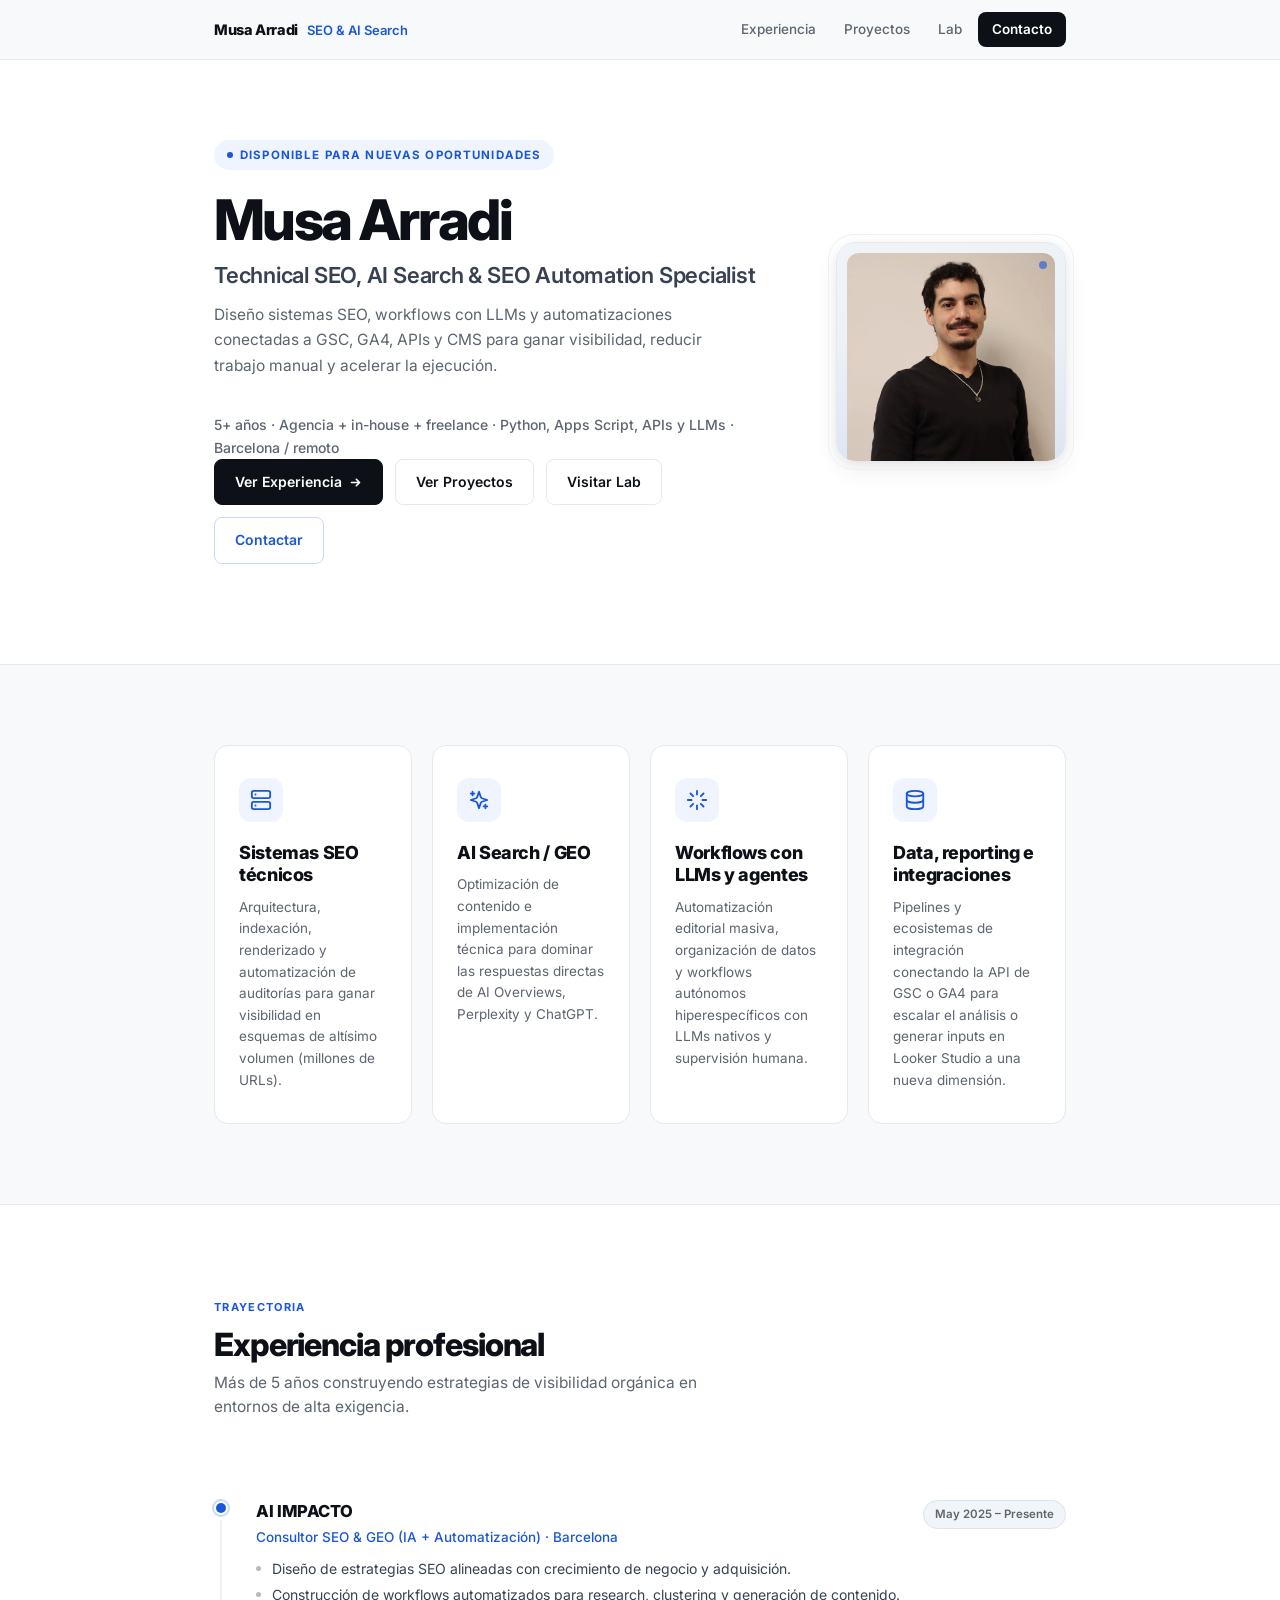
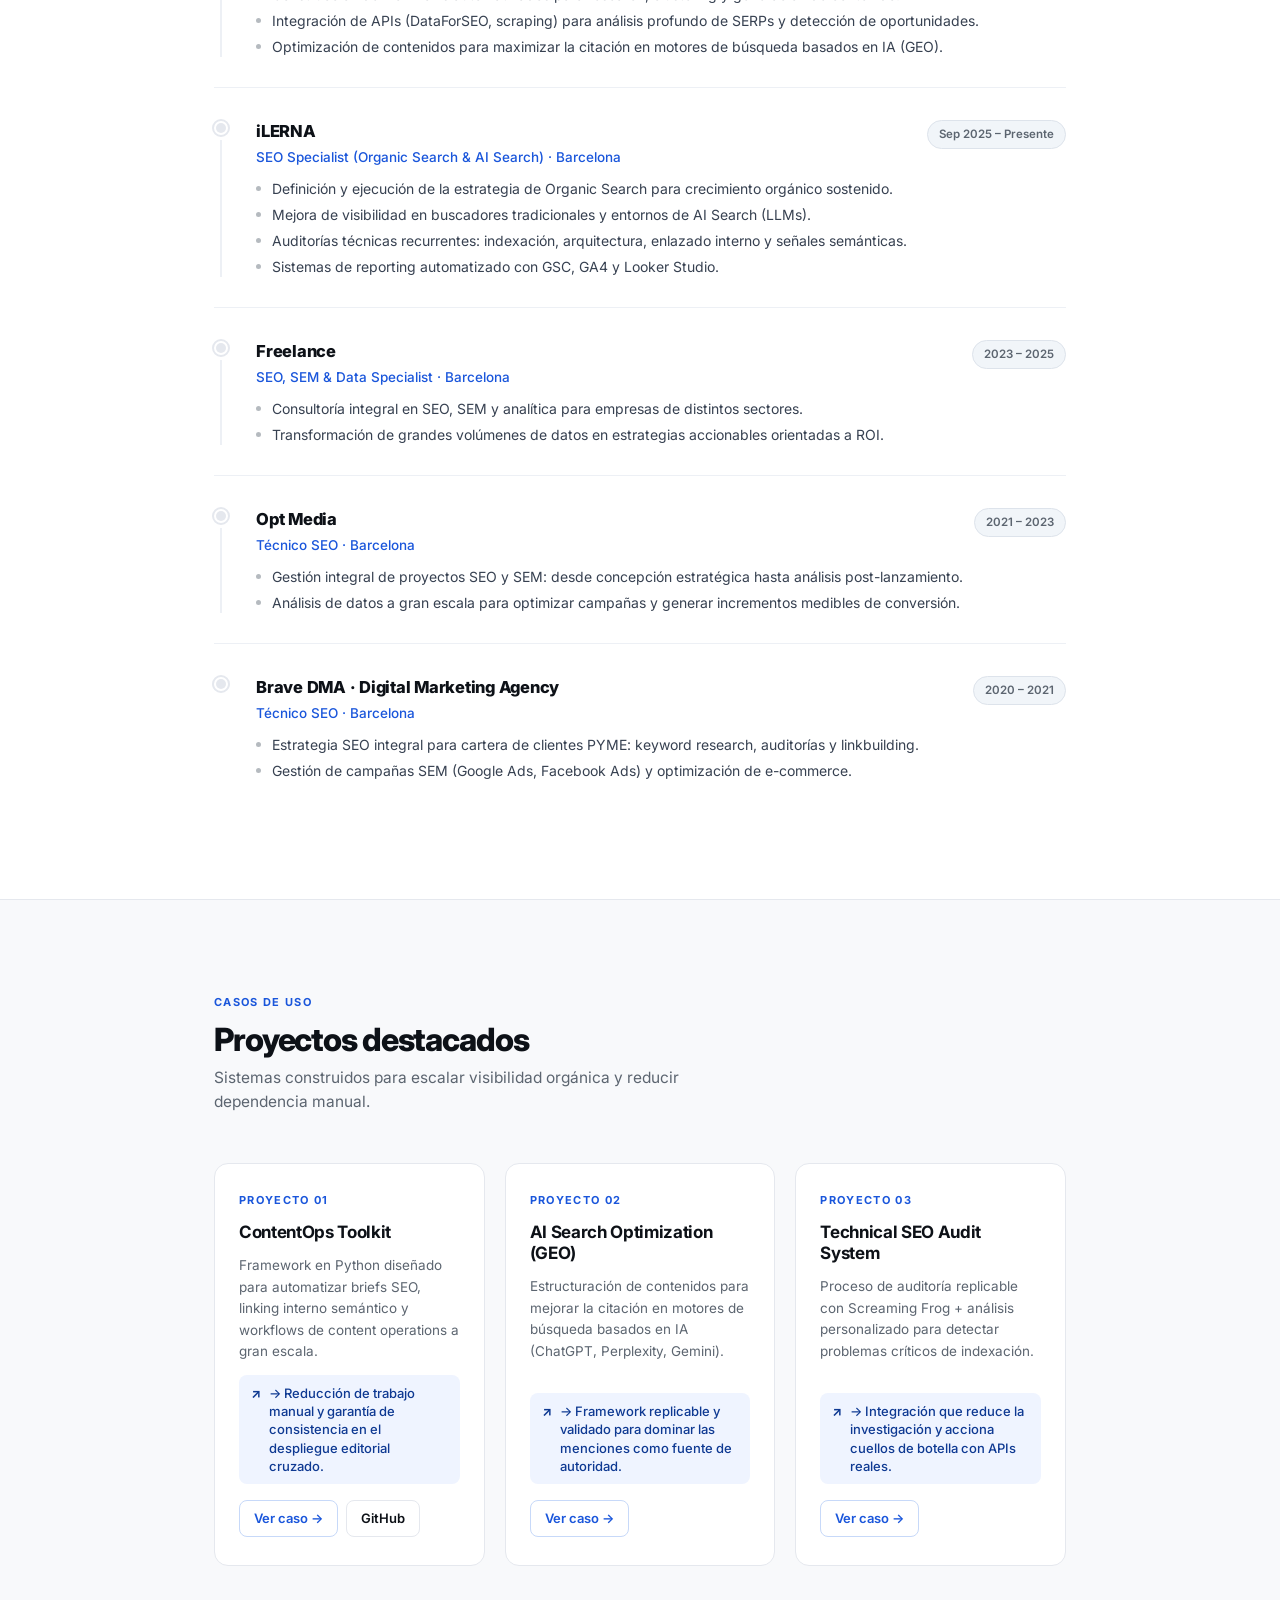
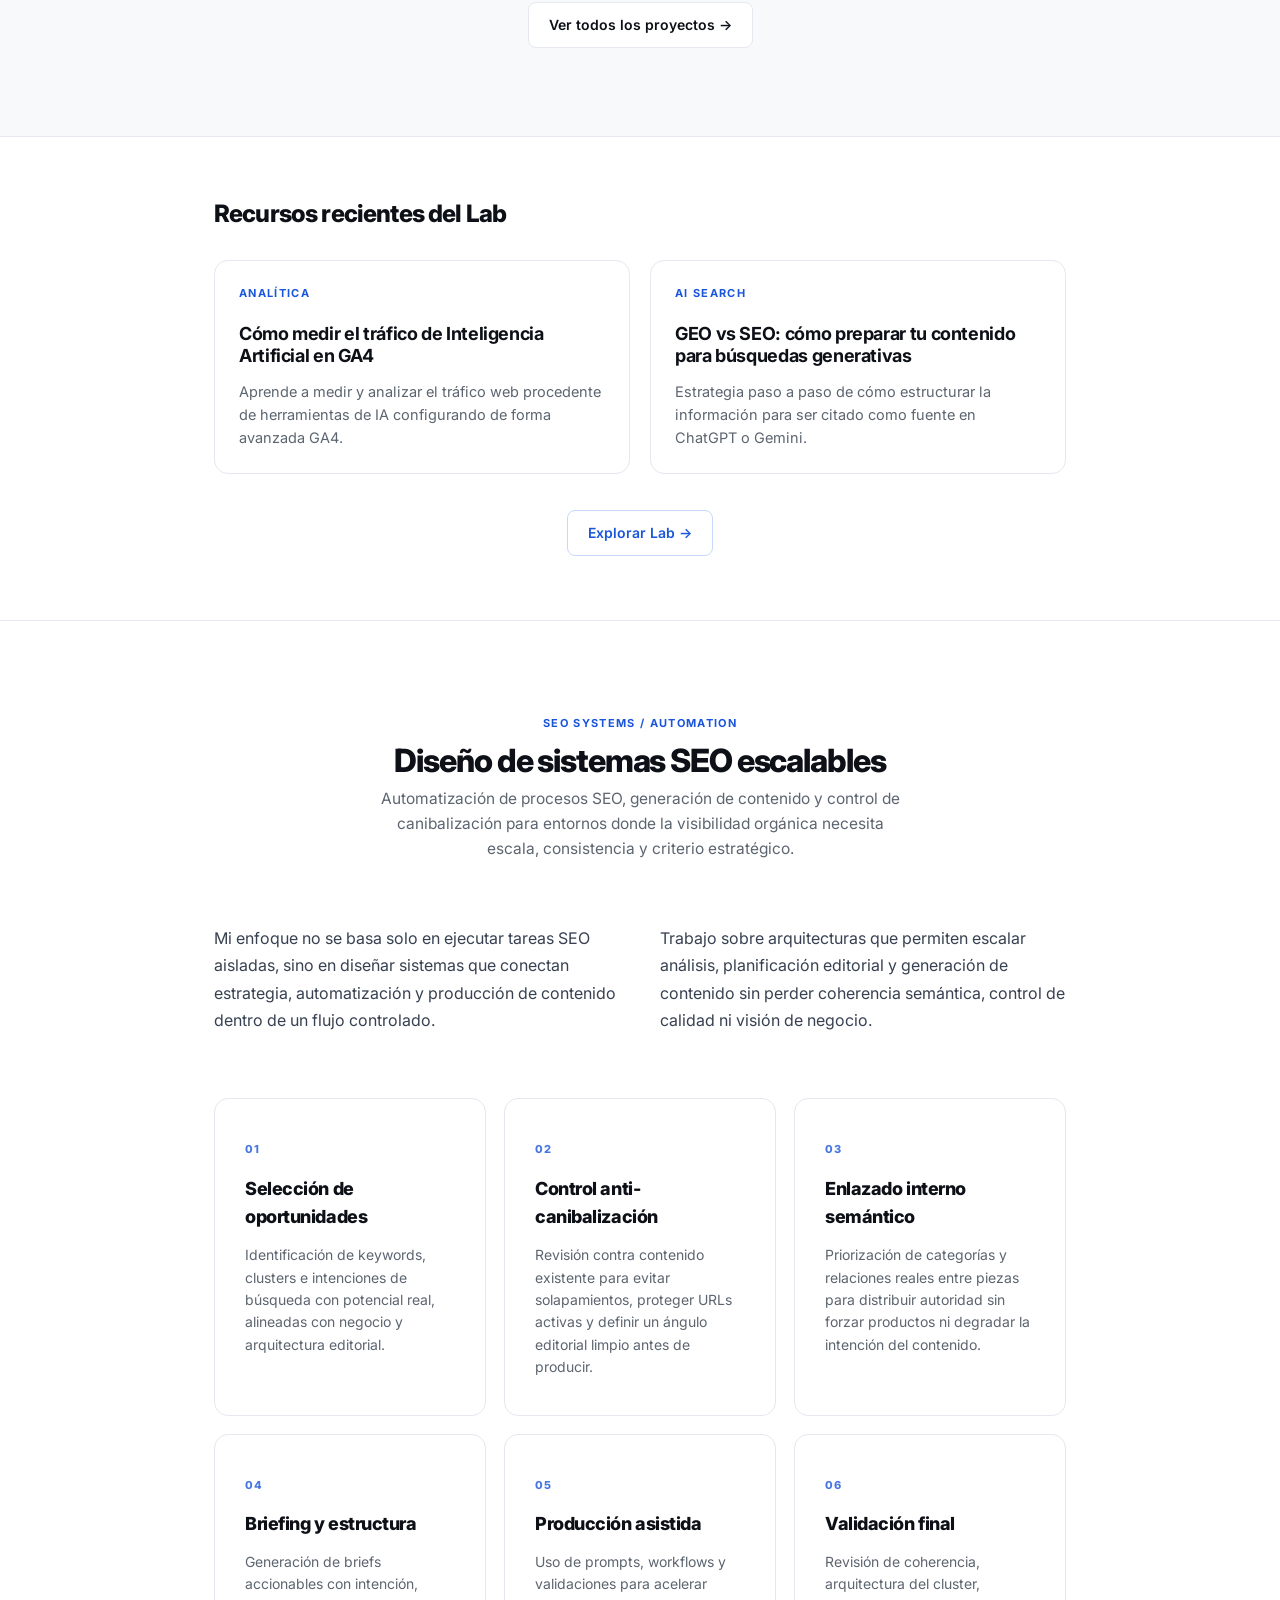
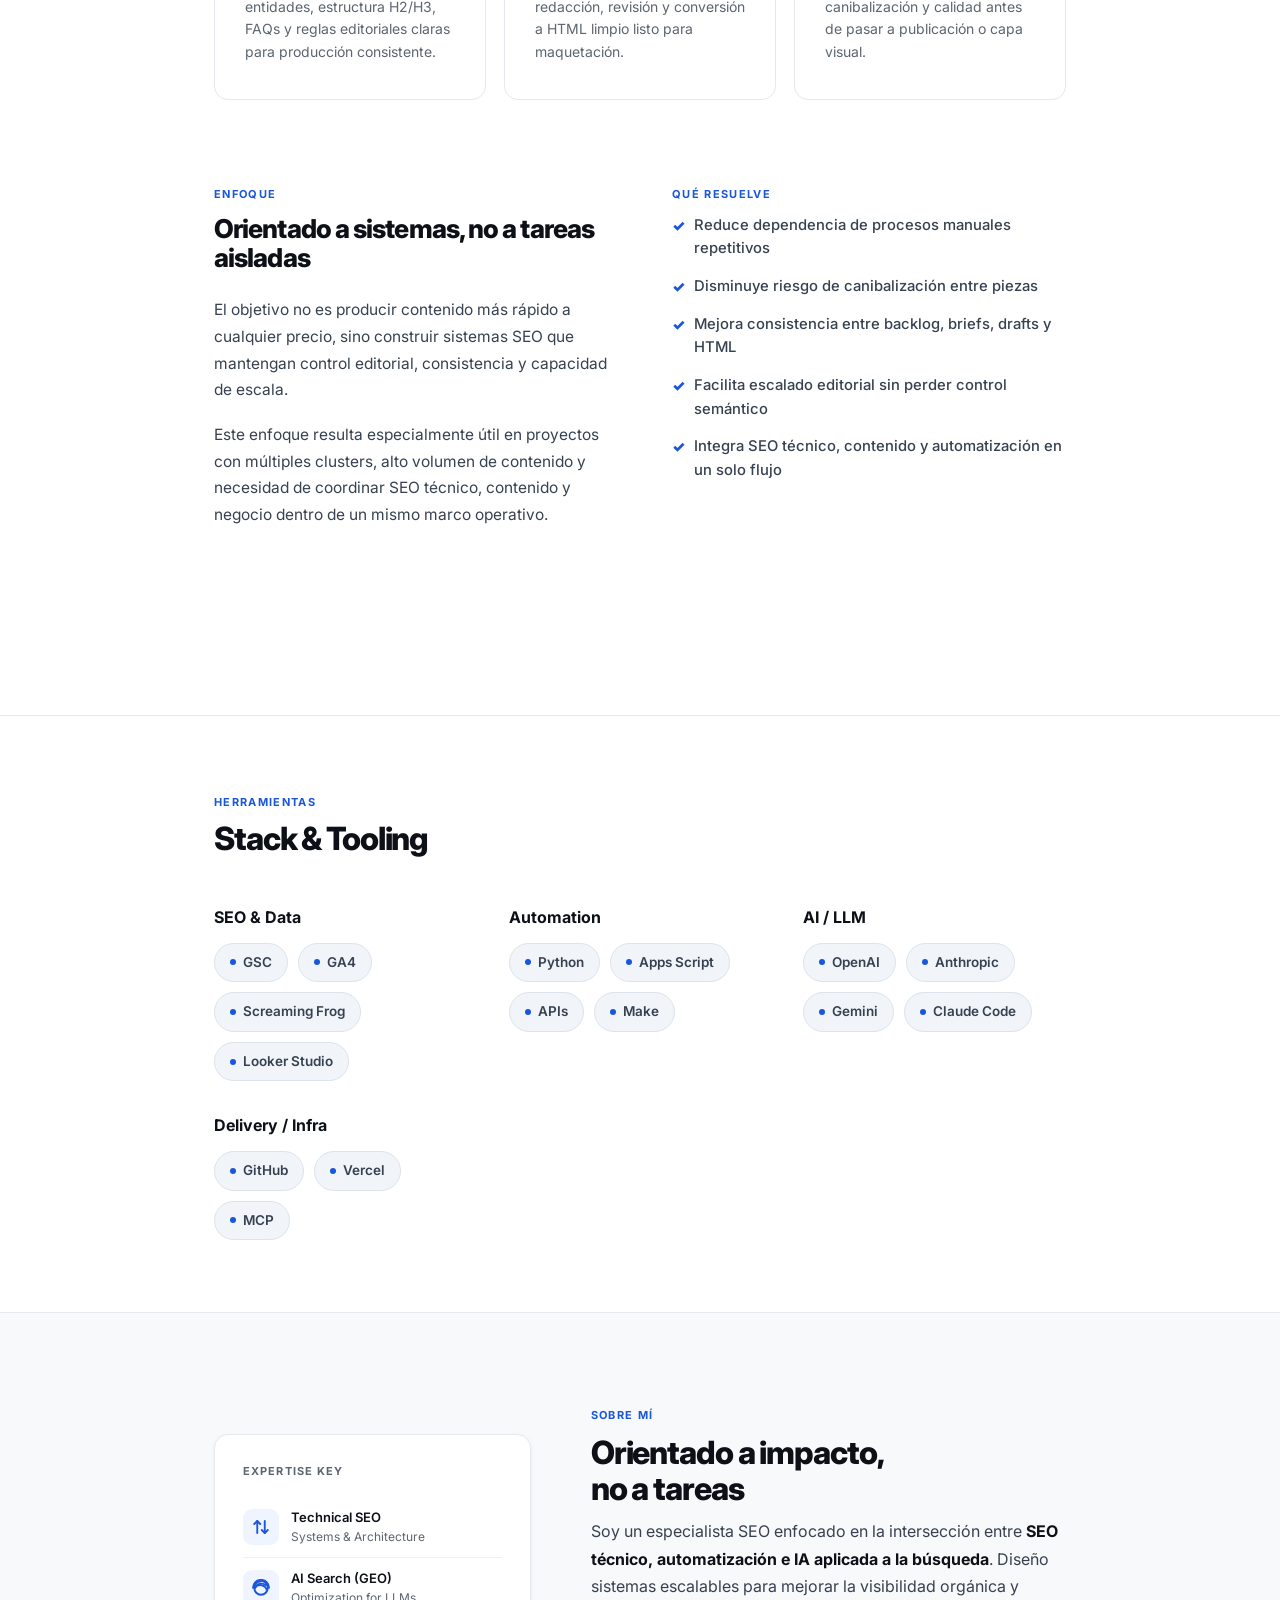
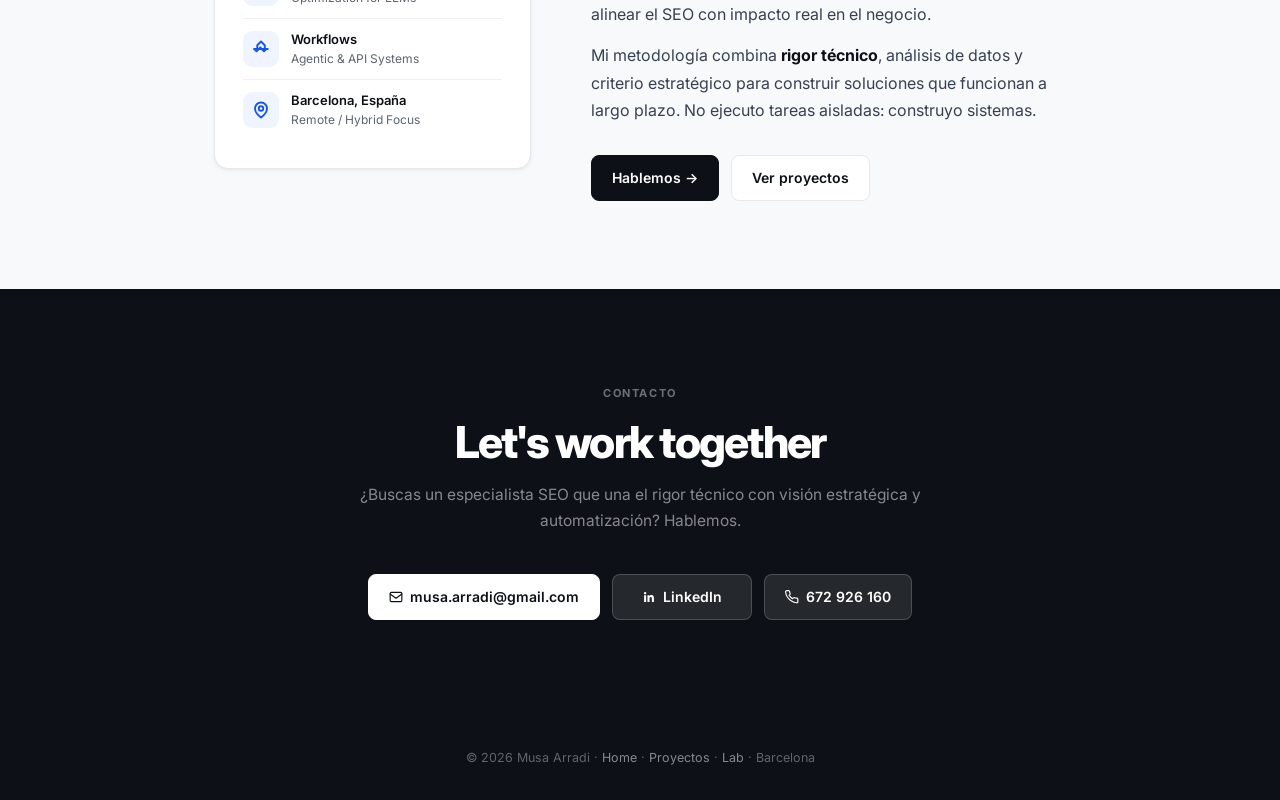
==== index.html @ 4c63f806 "refactor(home): elevate senior positioning, add Lab preview and consolidate tech stack" ====
<!DOCTYPE html>
<html lang="es">
<head>
  <meta charset="UTF-8" />
  <meta name="viewport" content="width=device-width, initial-scale=1.0" />
  <title>Musa Arradi &mdash; Technical SEO &amp; AI Search Specialist</title>
  <meta name="description" content="Technical SEO &amp; AI Search Specialist. SEO t&eacute;cnico, automatizaci&oacute;n y estrategia orientada a negocio. Especializado en visibilidad org&aacute;nica en entornos de AI Search (GEO / AEO)." />
  <link rel="preconnect" href="https://fonts.googleapis.com" />
  <link rel="preconnect" href="https://fonts.gstatic.com" crossorigin />
  <link href="https://fonts.googleapis.com/css2?family=Inter:wght@300;400;500;600;700;800&display=swap" rel="stylesheet" />
  <link rel="stylesheet" href="styles.css" />
  <link rel="icon" href="favicon.svg" type="image/svg+xml" />
  <link rel="icon" href="favicon.png" type="image/png" />
  <link rel="apple-touch-icon" href="apple-touch-icon.png" />
  <meta name="theme-color" content="#0f172a" />
  <meta property="og:title" content="Musa Arradi — Technical SEO & AI Search Specialist" />
  <meta property="og:description" content="Technical SEO & AI Search Specialist. SEO técnico, automatización y estrategia orientada a negocio." />
  <meta property="og:type" content="website" />
  <meta property="og:url" content="https://portfolio-musa-phi.vercel.app/" />
  <meta property="og:image" content="https://portfolio-musa-phi.vercel.app/profile.webp" />
  <meta name="twitter:card" content="summary_large_image" />
  <meta name="twitter:title" content="Musa Arradi — Technical SEO & AI Search Specialist" />
  <meta name="twitter:image" content="https://portfolio-musa-phi.vercel.app/profile.webp" />

  <style>
    /* ── Hero ──────────────────────────────────────────────── */
    #hero {
      padding: 140px 0 100px;
      background: var(--surface);
    }
    .hero-inner {
      display: grid;
      grid-template-columns: 1fr auto;
      gap: 56px;
      align-items: center;
    }
    .hero-name {
      font-size: clamp(40px, 6.5vw, 56px);
      font-weight: 800;
      letter-spacing: -0.045em;
      color: var(--ink);
      line-height: 1.0;
      margin-bottom: 10px;
    }
    .hero-title {
      font-size: clamp(18px, 2.6vw, 22px);
      font-weight: 600;
      color: var(--ink-2);
      margin-bottom: 8px;
      letter-spacing: -0.01em;
    }
    .hero-subtitle {
      font-size: 15.5px;
      color: var(--muted);
      line-height: 1.65;
      max-width: 490px;
      margin-bottom: 36px;
    }
    .hero-cta { display: flex; gap: 12px; flex-wrap: wrap; }
    .hero-badge { margin-bottom: 22px; }

    /* ── Hero Photo &mdash; Premium Component ──────────────── */
    .hero-photo {
      position: relative;
      flex-shrink: 0;
    }

    .hero-photo-card {
      position: relative;
      background: linear-gradient(160deg, #f0f4f8 0%, #e8eef4 100%);
      border: 1px solid var(--border);
      border-radius: 20px;
      padding: 10px 10px 0 10px;
      box-shadow: var(--shadow-md);
      overflow: hidden;
      width: 230px;
      transition: box-shadow 0.3s var(--ease), transform 0.3s var(--ease);
    }

    .hero-photo-card:hover {
      transform: scale(1.025) translateY(-3px);
      box-shadow: var(--shadow-lg);
    }

    /* Decorative gradient accent */
    .hero-photo-card::before {
      content: '';
      position: absolute;
      bottom: 0; left: 0; right: 0;
      height: 60%;
      background: linear-gradient(to top, rgba(26,86,219,.06) 0%, transparent 100%);
      pointer-events: none;
      z-index: 0;
    }

    .hero-photo-card img {
      position: relative;
      z-index: 1;
      width: 100%;
      aspect-ratio: 1 / 1;
      object-fit: cover;
      object-position: center top;
      display: block;
      border-radius: 12px 12px 0 0;
      filter: contrast(1.03) brightness(1.02);
    }

    /* Decorative accent dot top-right */
    .hero-photo-card::after {
      content: '';
      position: absolute;
      top: 18px; right: 18px;
      width: 8px; height: 8px;
      border-radius: 50%;
      background: var(--accent);
      opacity: 0.6;
      z-index: 2;
    }

    /* Outer ring frame */
    .hero-photo-ring {
      position: absolute;
      inset: -8px;
      border: 1.5px solid var(--border-soft);
      border-radius: 26px;
      pointer-events: none;
    }

    /* ── Value Snapshot ────────────────────────────────────── */
    #value { padding: 80px 0; background: var(--bg); }
    .value-grid {
      display: grid;
      grid-template-columns: repeat(4, 1fr);
      gap: 20px;
    }
    .value-card { 
      padding: 32px 24px; 
      display: flex; 
      flex-direction: column;
      height: 100%;
    }
    .value-icon {
      width: 44px; height: 44px;
      background: var(--accent-soft);
      border-radius: 12px;
      display: flex;
      align-items: center;
      justify-content: center;
      margin-bottom: 20px;
      color: var(--accent);
      flex-shrink: 0;
    }
    .value-title {
      font-size: 18px;
      font-weight: 800;
      letter-spacing: -0.02em;
      color: var(--ink);
      margin-bottom: 10px;
      line-height: 1.25;
    }
    .value-desc { 
      font-size: 13.5px; 
      color: var(--muted); 
      line-height: 1.6;
      font-weight: 400;
    }

    /* ── Experience ────────────────────────────────────────── */
    #experience { background: var(--surface); }
    .exp-list { display: flex; flex-direction: column; }
    .exp-item {
      display: grid;
      grid-template-columns: 14px 1fr;
      gap: 0 28px;
      padding: 30px 0;
      border-bottom: 1px solid var(--border-soft);
    }
    .exp-item:last-child { border-bottom: none; }
    .exp-timeline {
      display: flex; flex-direction: column; align-items: center;
      padding-top: 5px;
    }
    .exp-dot {
      width: 10px; height: 10px;
      border-radius: 50%;
      background: var(--border);
      outline: 2px solid var(--border);
      outline-offset: 2px;
      flex-shrink: 0;
    }
    .exp-item:first-child .exp-dot {
      background: var(--accent);
      outline-color: var(--accent-mid);
    }
    .exp-line {
      width: 2px; flex: 1;
      background: var(--border-soft);
      margin-top: 7px;
    }
    .exp-item:last-child .exp-line { display: none; }
    .exp-header {
      display: flex; justify-content: space-between;
      align-items: flex-start; gap: 12px;
      margin-bottom: 8px; flex-wrap: wrap;
    }
    .exp-company {
      font-size: 16.5px; font-weight: 800;
      color: var(--ink); letter-spacing: -0.015em;
    }
    .exp-role {
      font-size: 13.5px; font-weight: 500;
      color: var(--accent); margin-top: 2px;
    }
    .exp-dates {
      font-size: 11.5px; font-weight: 600;
      color: var(--muted);
      background: var(--pill-bg);
      padding: 4px 11px; border-radius: 99px;
      white-space: nowrap; flex-shrink: 0;
      margin-top: 2px;
      border: 1px solid var(--pill-border);
    }
    .exp-bullets { list-style: none; display: flex; flex-direction: column; gap: 5px; margin-top: 10px; }
    .exp-bullets li {
      font-size: 14px; color: var(--ink-2);
      line-height: 1.5; padding-left: 16px; position: relative;
    }
    .exp-bullets li::before {
      content: ''; position: absolute;
      left: 0; top: 8px;
      width: 5px; height: 5px;
      background: var(--muted);
      border-radius: 50%; opacity: 0.45;
    }

    /* ── Featured Projects ─────────────────────────────────── */
    #projects { background: var(--bg); }
    .projects-grid {
      display: grid;
      grid-template-columns: repeat(3, 1fr);
      gap: 20px;
      margin-bottom: 36px;
    }
    .project-card { padding: 28px 24px; display: flex; flex-direction: column; gap: 12px; flex: 1; }
    .project-num {
      font-size: 11px; font-weight: 700;
      letter-spacing: 0.12em; color: var(--accent); text-transform: uppercase;
    }
    .project-title {
      font-size: 17px; font-weight: 700;
      color: var(--ink); letter-spacing: -0.02em;
      line-height: 1.25;
    }
    .project-desc { font-size: 13.5px; color: var(--muted); line-height: 1.6; flex: 1; }
    .project-impact {
      background: var(--accent-soft);
      border-radius: var(--r-sm);
      padding: 9px 12px;
      font-size: 13px; color: var(--accent-dark);
      font-weight: 500; line-height: 1.4;
      display: flex; gap: 8px; align-items: flex-start;
    }
    .project-impact::before { content: '↗'; font-weight: 700; flex-shrink: 0; }
    .project-cta { display: flex; gap: 8px; flex-wrap: wrap; margin-top: 4px; }
    .projects-more { text-align: center; }

    /* ── Stack ─────────────────────────────────────────────── */
    #stack { background: var(--surface); padding: 72px 0; }
    .stack-pills { display: flex; flex-wrap: wrap; gap: 10px; }

    /* ── About ─────────────────────────────────────────────── */
    #about { background: var(--bg); }
    .about-inner {
      display: grid; grid-template-columns: 1fr 1.5fr;
      gap: 60px; align-items: center;
    }
    .about-card {
      background: var(--surface); border: 1px solid var(--border);
      border-radius: var(--r-md); padding: 28px;
      box-shadow: var(--shadow-sm);
    }
    .about-card-label {
      font-size: 11px; font-weight: 700; letter-spacing: 0.1em;
      text-transform: uppercase; color: var(--muted); margin-bottom: 16px;
    }
    .about-metric {
      display: flex; align-items: center; gap: 12px;
      padding: 10px 0; border-bottom: 1px solid var(--border-soft);
    }
    .about-metric:last-child { border-bottom: none; }
    .metric-icon {
      width: 36px; height: 36px; border-radius: 9px;
      background: var(--accent-soft);
      display: flex; align-items: center; justify-content: center;
      font-size: 16px; flex-shrink: 0;
    }
    .metric-label { font-size: 13px; font-weight: 600; color: var(--ink); }
    .metric-value { font-size: 12px; color: var(--muted); }
    .about-text {
      font-size: 16px; line-height: 1.72; color: var(--ink-2);
      margin-top: 12px;
    }
    .about-text strong { color: var(--ink); font-weight: 700; }

    /* ── Contact ───────────────────────────────────────────── */
    #contact { background: var(--ink); padding: 96px 0; }
    .contact-inner { text-align: center; max-width: 600px; margin: 0 auto; }
    .contact-eyebrow {
      font-size: 11px; font-weight: 700; letter-spacing: 0.14em;
      text-transform: uppercase; color: rgba(255,255,255,.4); margin-bottom: 16px;
      display: block;
    }
    .contact-title {
      font-size: clamp(30px, 5vw, 44px); font-weight: 800;
      letter-spacing: -0.04em; color: #fff; line-height: 1.08; margin-bottom: 16px;
    }
    .contact-sub {
      font-size: 15.5px; color: rgba(255,255,255,.5);
      margin-bottom: 40px; line-height: 1.65;
    }
    .contact-links { display: flex; gap: 12px; justify-content: center; flex-wrap: wrap; }
    .contact-links .btn { min-width: 140px; justify-content: center; }

    /* ── Responsive ────────────────────────────────────────── */
    @media (max-width: 768px) {
      #hero { padding: 110px 0 72px; }
      .hero-inner { grid-template-columns: 1fr; text-align: center; }
      .hero-photo { order: -1; display: flex; justify-content: center; }
      .hero-photo-card { width: 180px; }
      .hero-photo-ring { display: none; }
      .hero-subtitle { max-width: 100%; }
      .hero-cta { justify-content: center; }
      .value-grid { grid-template-columns: 1fr 1fr; }
      .projects-grid { grid-template-columns: 1fr; }
      .about-inner { grid-template-columns: 1fr; gap: 36px; }
      .exp-timeline { display: none; }
      .exp-item { grid-template-columns: 1fr; }
    }
    @media (max-width: 480px) {
      .value-grid { grid-template-columns: 1fr; }
    }
  </style>
</head>
<body>

  <!-- Navigation -->
  <nav class="nav" id="navbar">
    <div class="nav-inner">
      <a href="index.html" class="nav-logo">Musa Arradi <span>SEO &amp; AI Search</span></a>
      <ul class="nav-links" id="navLinks">
        <li><a href="index.html#experience">Experiencia</a></li>
        <li><a href="projects.html">Proyectos</a></li>
        <li><a href="blog.html">Lab</a></li>
        <li class="nav-cta"><a href="index.html#contact">Contacto</a></li>
      </ul>
      <button class="hamburger" id="hamburger" aria-label="Abrir men&uacute;">
        <span></span><span></span><span></span>
      </button>
    </div>
  </nav>

  <!-- HERO -->
  <section id="hero">
    <div class="container">
      <div class="hero-inner">
        <div>
          <div class="badge hero-badge">Disponible para nuevas oportunidades</div>
          <h1 class="hero-name">Musa Arradi</h1>
          <div class="hero-title">Technical SEO, AI Search &amp; SEO Automation Specialist</div>
          <p class="hero-subtitle">
            Dise&ntilde;o sistemas SEO, workflows con LLMs y automatizaciones conectadas a GSC, GA4, APIs y CMS para ganar visibilidad, reducir trabajo manual y acelerar la ejecuci&oacute;n.
          </p>
          <div class="hero-micro-proof" style="margin-top:20px; font-size:14px; color:var(--muted); font-weight:500;">
            5+ a&ntilde;os &middot; Agencia + in-house + freelance &middot; Python, Apps Script, APIs y LLMs &middot; Barcelona / remoto
          </div>
          <div class="hero-cta">
            <a href="#experience" class="btn btn-primary" id="cta-experience">
              Ver Experiencia
              <svg width="13" height="13" viewBox="0 0 16 16" fill="none"><path d="M3 8h10M9 4l4 4-4 4" stroke="currentColor" stroke-width="2" stroke-linecap="round" stroke-linejoin="round"/></svg>
            </a>
            <a href="projects.html" class="btn btn-secondary" id="cta-projects">Ver Proyectos</a>
            <a href="blog.html" class="btn btn-secondary" id="cta-lab">Visitar Lab</a>
            <a href="#contact" class="btn btn-ghost" id="cta-contact">Contactar</a>
          </div>
        </div>
        <div class="hero-photo">
          <div class="hero-photo-card">
            <picture>
              <source srcset="profile.webp" type="image/webp">
              <img id="profile-img" src="profile.webp" alt="Musa Arradi - Technical SEO &amp; AI Search Specialist" />
            </picture>
          </div>
          <div class="hero-photo-ring"></div>
        </div>
      </div>
    </div>
  </section>

  <hr class="divider" />

  <!-- VALUE SNAPSHOT -->
  <section id="value">
    <div class="container">
      <div class="value-grid">

        <div class="card value-card fi" data-delay="0">
          <div class="value-icon">
            <svg width="22" height="22" viewBox="0 0 24 24" fill="none" stroke="currentColor" stroke-width="2" stroke-linecap="round" stroke-linejoin="round"><rect x="2" y="2" width="20" height="8" rx="2" ry="2"></rect><rect x="2" y="14" width="20" height="8" rx="2" ry="2"></rect><line x1="6" y1="6" x2="6.01" y2="6"></line><line x1="6" y1="18" x2="6.01" y2="18"></line></svg>
          </div>
          <h3 class="value-title">Sistemas SEO t&eacute;cnicos</h3>
          <p class="value-desc">Arquitectura, indexaci&oacute;n, renderizado y automatizaci&oacute;n de auditor&iacute;as para ganar visibilidad en esquemas de alt&iacute;simo volumen (millones de URLs).</p>
        </div>

        <div class="card value-card fi" data-delay="1">
          <div class="value-icon">
            <svg width="22" height="22" viewBox="0 0 24 24" fill="none" stroke="currentColor" stroke-width="2" stroke-linecap="round" stroke-linejoin="round"><path d="m12 3-1.912 5.813a2 2 0 0 1-1.275 1.275L3 12l5.813 1.912a2 2 0 0 1 1.275 1.275L12 21l1.912-5.813a2 2 0 0 1 1.275-1.275L21 12l-5.813-1.912a2 2 0 0 1-1.275-1.275L12 3Z"></path><path d="M5 3v4"></path><path d="M19 17v4"></path><path d="M3 5h4"></path><path d="M17 19h4"></path></svg>
          </div>
          <h3 class="value-title">AI Search / GEO</h3>
          <p class="value-desc">Optimizaci&oacute;n de contenido e implementaci&oacute;n t&eacute;cnica para dominar las respuestas directas de AI Overviews, Perplexity y ChatGPT.</p>
        </div>

        <div class="card value-card fi" data-delay="2">
          <div class="value-icon">
            <svg width="22" height="22" viewBox="0 0 24 24" fill="none" stroke="currentColor" stroke-width="2" stroke-linecap="round" stroke-linejoin="round"><path d="M12 2v4"></path><path d="m16.2 7.8 2.9-2.9"></path><path d="M18 12h4"></path><path d="m16.2 16.2 2.9 2.9"></path><path d="M12 18v4"></path><path d="m4.9 19.1 2.9-2.9"></path><path d="M2 12h4"></path><path d="m4.9 4.9 2.9 2.9"></path></svg>
          </div>
          <h3 class="value-title">Workflows con LLMs y agentes</h3>
          <p class="value-desc">Automatizaci&oacute;n editorial masiva, organizaci&oacute;n de datos y workflows aut&oacute;nomos hiperespec&iacute;ficos con LLMs nativos y supervisi&oacute;n humana.</p>
        </div>

        <div class="card value-card fi" data-delay="3">
          <div class="value-icon">
            <svg width="22" height="22" viewBox="0 0 24 24" fill="none" stroke="currentColor" stroke-width="2" stroke-linecap="round" stroke-linejoin="round"><ellipse cx="12" cy="5" rx="9" ry="3"></ellipse><path d="M21 12c0 1.66-4 3-9 3s-9-1.34-9-3"></path><path d="M3 5v14c0 1.66 4 3 9 3s9-1.34 9-3V5"></path></svg>
          </div>
          <h3 class="value-title">Data, reporting e integraciones</h3>
          <p class="value-desc">Pipelines y ecosistemas de integraci&oacute;n conectando la API de GSC o GA4 para escalar el an&aacute;lisis o generar inputs en Looker Studio a una nueva dimensi&oacute;n.</p
        </div>

      </div>
    </div>
  </section>

  <hr class="divider" />

  <!-- EXPERIENCE -->
  <section id="experience">
    <div class="container">
      <div class="section-header fi">
        <span class="section-label">Trayectoria</span>
        <h2 class="section-title">Experiencia profesional</h2>
        <p class="section-subtitle">M&aacute;s de 5 a&ntilde;os construyendo estrategias de visibilidad org&aacute;nica en entornos de alta exigencia.</p>
      </div>
      <div class="exp-list">

        <div class="exp-item fi">
          <div class="exp-timeline"><div class="exp-dot"></div><div class="exp-line"></div></div>
          <div>
            <div class="exp-header">
              <div>
                <div class="exp-company">AI IMPACTO</div>
                <div class="exp-role">Consultor SEO &amp; GEO (IA + Automatizaci&oacute;n) &middot; Barcelona</div>
              </div>
              <div class="exp-dates">May 2025 &ndash; Presente</div>
            </div>
            <ul class="exp-bullets">
              <li>Dise&ntilde;o de estrategias SEO alineadas con crecimiento de negocio y adquisici&oacute;n.</li>
              <li>Construcci&oacute;n de workflows automatizados para research, clustering y generaci&oacute;n de contenido.</li>
              <li>Integraci&oacute;n de APIs (DataForSEO, scraping) para an&aacute;lisis profundo de SERPs y detecci&oacute;n de oportunidades.</li>
              <li>Optimizaci&oacute;n de contenidos para maximizar la citaci&oacute;n en motores de b&uacute;squeda basados en IA (GEO).</li>
            </ul>
          </div>
        </div>

        <div class="exp-item fi">
          <div class="exp-timeline"><div class="exp-dot"></div><div class="exp-line"></div></div>
          <div>
            <div class="exp-header">
              <div>
                <div class="exp-company">iLERNA</div>
                <div class="exp-role">SEO Specialist (Organic Search &amp; AI Search) &middot; Barcelona</div>
              </div>
              <div class="exp-dates">Sep 2025 &ndash; Presente</div>
            </div>
            <ul class="exp-bullets">
              <li>Definici&oacute;n y ejecuci&oacute;n de la estrategia de Organic Search para crecimiento org&aacute;nico sostenido.</li>
              <li>Mejora de visibilidad en buscadores tradicionales y entornos de AI Search (LLMs).</li>
              <li>Auditor&iacute;as t&eacute;cnicas recurrentes: indexaci&oacute;n, arquitectura, enlazado interno y se&ntilde;ales sem&aacute;nticas.</li>
              <li>Sistemas de reporting automatizado con GSC, GA4 y Looker Studio.</li>
            </ul>
          </div>
        </div>

        <div class="exp-item fi">
          <div class="exp-timeline"><div class="exp-dot"></div><div class="exp-line"></div></div>
          <div>
            <div class="exp-header">
              <div>
                <div class="exp-company">Freelance</div>
                <div class="exp-role">SEO, SEM &amp; Data Specialist &middot; Barcelona</div>
              </div>
              <div class="exp-dates">2023 &ndash; 2025</div>
            </div>
            <ul class="exp-bullets">
              <li>Consultor&iacute;a integral en SEO, SEM y anal&iacute;tica para empresas de distintos sectores.</li>
              <li>Transformaci&oacute;n de grandes vol&uacute;menes de datos en estrategias accionables orientadas a ROI.</li>
            </ul>
          </div>
        </div>

        <div class="exp-item fi">
          <div class="exp-timeline"><div class="exp-dot"></div><div class="exp-line"></div></div>
          <div>
            <div class="exp-header">
              <div>
                <div class="exp-company">Opt Media</div>
                <div class="exp-role">T&eacute;cnico SEO &middot; Barcelona</div>
              </div>
              <div class="exp-dates">2021 &ndash; 2023</div>
            </div>
            <ul class="exp-bullets">
              <li>Gesti&oacute;n integral de proyectos SEO y SEM: desde concepci&oacute;n estrat&eacute;gica hasta an&aacute;lisis post-lanzamiento.</li>
              <li>An&aacute;lisis de datos a gran escala para optimizar campa&ntilde;as y generar incrementos medibles de conversi&oacute;n.</li>
            </ul>
          </div>
        </div>

        <div class="exp-item fi">
          <div class="exp-timeline"><div class="exp-dot"></div><div class="exp-line"></div></div>
          <div>
            <div class="exp-header">
              <div>
                <div class="exp-company">Brave DMA &middot; Digital Marketing Agency</div>
                <div class="exp-role">T&eacute;cnico SEO &middot; Barcelona</div>
              </div>
              <div class="exp-dates">2020 &ndash; 2021</div>
            </div>
            <ul class="exp-bullets">
              <li>Estrategia SEO integral para cartera de clientes PYME: keyword research, auditor&iacute;as y linkbuilding.</li>
              <li>Gesti&oacute;n de campa&ntilde;as SEM (Google Ads, Facebook Ads) y optimizaci&oacute;n de e-commerce.</li>
            </ul>
          </div>
        </div>

      </div>
    </div>
  </section>

  <hr class="divider" />

  <!-- FEATURED PROJECTS -->
  <section id="projects">
    <div class="container">
      <div class="section-header fi">
        <span class="section-label">Casos de uso</span>
        <h2 class="section-title">Proyectos destacados</h2>
        <p class="section-subtitle">Sistemas construidos para escalar visibilidad org&aacute;nica y reducir dependencia manual.</p>
      </div>
      <div class="projects-grid">

        <div class="card project-card fi" data-delay="0">
          <div class="project-num">Proyecto 01</div>
          <h3 class="project-title">ContentOps Toolkit</h3>
          <p class="project-desc">Framework en Python diseñado para automatizar briefs SEO, linking interno semántico y workflows de content operations a gran escala.</p>
          <div class="project-impact">&rarr; Reducci&oacute;n de trabajo manual y garant&iacute;a de consistencia en el despliegue editorial cruzado.</div>
          <div class="project-cta">
            <a href="projects.html#p-toolkit" class="btn btn-sm btn-ghost">Ver caso &rarr;</a>
            <a href="https://github.com/musaarradi-gif/contentops-toolkit" target="_blank" rel="noopener" class="btn btn-sm btn-secondary">GitHub</a>
          </div>
        </div>

        <div class="card project-card fi" data-delay="1">
          <div class="project-num">Proyecto 02</div>
          <h3 class="project-title">AI Search Optimization (GEO)</h3>
          <p class="project-desc">Estructuraci&oacute;n de contenidos para mejorar la citaci&oacute;n en motores de b&uacute;squeda basados en IA (ChatGPT, Perplexity, Gemini).</p>
          <div class="project-impact">&rarr; Framework replicable y validado para dominar las menciones como fuente de autoridad.</div>
          <div class="project-cta">
            <a href="projects.html#p-geo" class="btn btn-sm btn-ghost">Ver caso &rarr;</a>
          </div>
        </div>

        <div class="card project-card fi" data-delay="2">
          <div class="project-num">Proyecto 03</div>
          <h3 class="project-title">Technical SEO Audit System</h3>
          <p class="project-desc">Proceso de auditor&iacute;a replicable con Screaming Frog + an&aacute;lisis personalizado para detectar problemas cr&iacute;ticos de indexaci&oacute;n.</p>
          <div class="project-impact">&rarr; Integraci&oacute;n que reduce la investigaci&oacute;n y acciona cuellos de botella con APIs reales.</div>
          <div class="project-cta">
            <a href="projects.html#p-audit" class="btn btn-sm btn-ghost">Ver caso &rarr;</a>
          </div>
        </div>

      </div>
      <div class="projects-more fi">
        <a href="projects.html" class="btn btn-secondary">Ver todos los proyectos &rarr;</a>
      </div>
    </div>
  </section>

  <hr class="divider" />

  <!-- LAB PREVIEW -->
  <section id="lab-preview" style="padding: 64px 0; background: var(--surface);">
    <div class="container">
      <div class="section-header fi" style="margin-bottom: 32px;">
        <h2 class="section-title" style="font-size: 24px;">Recursos recientes del Lab</h2>
      </div>
      <div class="projects-grid fi" style="grid-template-columns: repeat(auto-fit, minmax(300px, 1fr)); row-gap: 24px;">
        
        <a href="blog/medir-trafico-ia-ga4.html" class="card project-card" style="text-decoration:none; padding:24px;">
          <div class="project-num" style="margin-bottom:8px;">Anal&iacute;tica</div>
          <h3 class="project-title" style="font-size:18px;">C&oacute;mo medir el tr&aacute;fico de Inteligencia Artificial en GA4</h3>
          <p class="project-desc" style="font-size:14.5px;">Aprende a medir y analizar el tr&aacute;fico web procedente de herramientas de IA configurando de forma avanzada GA4.</p>
        </a>

        <a href="blog/geo-vs-seo-especialista-seo.html" class="card project-card" style="text-decoration:none; padding:24px;">
          <div class="project-num" style="margin-bottom:8px;">AI Search</div>
          <h3 class="project-title" style="font-size:18px;">GEO vs SEO: c&oacute;mo preparar tu contenido para b&uacute;squedas generativas</h3>
          <p class="project-desc" style="font-size:14.5px;">Estrategia paso a paso de c&oacute;mo estructurar la informaci&oacute;n para ser citado como fuente en ChatGPT o Gemini.</p>
        </a>

      </div>
      <div class="projects-more fi" style="margin-top:24px;">
        <a href="blog.html" class="btn btn-ghost">Explorar Lab &rarr;</a>
      </div>
    </div>
  </section>

  <hr class="divider" />

  <!-- SEO SYSTEMS / AUTOMATION -->
  <section id="seo-system">
    <div class="container">
      <div class="section-header fi">
        <span class="section-label">SEO Systems / Automation</span>
        <h2 class="section-title">Dise&ntilde;o de sistemas SEO escalables</h2>
        <p class="section-subtitle">
          Automatizaci&oacute;n de procesos SEO, generaci&oacute;n de contenido y control de canibalizaci&oacute;n
          para entornos donde la visibilidad org&aacute;nica necesita escala, consistencia y criterio estrat&eacute;gico.
        </p>
      </div>

      <div class="seo-system__intro fi" data-delay="1">
        <p>
          Mi enfoque no se basa solo en ejecutar tareas SEO aisladas, sino en dise&ntilde;ar sistemas
          que conectan estrategia, automatizaci&oacute;n y producci&oacute;n de contenido dentro de un flujo controlado.
        </p>
        <p>
          Trabajo sobre arquitecturas que permiten escalar an&aacute;lisis, planificaci&oacute;n editorial y generaci&oacute;n
          de contenido sin perder coherencia sem&aacute;ntica, control de calidad ni visi&oacute;n de negocio.
        </p>
      </div>

      <div class="seo-system__grid">
        <article class="card seo-system__card fi" data-delay="0">
          <span class="seo-system__step">01</span>
          <h3>Selecci&oacute;n de oportunidades</h3>
          <p>
            Identificaci&oacute;n de keywords, clusters e intenciones de b&uacute;squeda con potencial real,
            alineadas con negocio y arquitectura editorial.
          </p>
        </article>

        <article class="card seo-system__card fi" data-delay="1">
          <span class="seo-system__step">02</span>
          <h3>Control anti-canibalizaci&oacute;n</h3>
          <p>
            Revisi&oacute;n contra contenido existente para evitar solapamientos, proteger URLs activas
            y definir un &aacute;ngulo editorial limpio antes de producir.
          </p>
        </article>

        <article class="card seo-system__card fi" data-delay="2">
          <span class="seo-system__step">03</span>
          <h3>Enlazado interno sem&aacute;ntico</h3>
          <p>
            Priorizaci&oacute;n de categor&iacute;as y relaciones reales entre piezas para distribuir autoridad
            sin forzar productos ni degradar la intenci&oacute;n del contenido.
          </p>
        </article>

        <article class="card seo-system__card fi" data-delay="0">
          <span class="seo-system__step">04</span>
          <h3>Briefing y estructura</h3>
          <p>
            Generaci&oacute;n de briefs accionables con intenci&oacute;n, entidades, estructura H2/H3,
            FAQs y reglas editoriales claras para producci&oacute;n consistente.
          </p>
        </article>

        <article class="card seo-system__card fi" data-delay="1">
          <span class="seo-system__step">05</span>
          <h3>Producci&oacute;n asistida</h3>
          <p>
            Uso de prompts, workflows y validaciones para acelerar redacci&oacute;n, revisi&oacute;n
            y conversi&oacute;n a HTML limpio listo para maquetaci&oacute;n.
          </p>
        </article>

        <article class="card seo-system__card fi" data-delay="2">
          <span class="seo-system__step">06</span>
          <h3>Validaci&oacute;n final</h3>
          <p>
            Revisi&oacute;n de coherencia, arquitectura del cluster, canibalizaci&oacute;n y calidad
            antes de pasar a publicaci&oacute;n o capa visual.
          </p>
        </article>
      </div>

      <div class="seo-system__split fi" data-delay="1">
        <div class="seo-system__block">
          <span class="section-label">Enfoque</span>
          <h3>Orientado a sistemas, no a tareas aisladas</h3>
          <p>
            El objetivo no es producir contenido m&aacute;s r&aacute;pido a cualquier precio, sino construir
            sistemas SEO que mantengan control editorial, consistencia y capacidad de escala.
          </p>
          <p>
            Este enfoque resulta especialmente &uacute;til en proyectos con m&uacute;ltiples clusters,
            alto volumen de contenido y necesidad de coordinar SEO t&eacute;cnico, contenido y negocio
            dentro de un mismo marco operativo.
          </p>
        </div>

        <div class="seo-system__block">
          <span class="section-label">Qu&eacute; resuelve</span>
          <ul class="seo-system__list">
            <li>Reduce dependencia de procesos manuales repetitivos</li>
            <li>Disminuye riesgo de canibalizaci&oacute;n entre piezas</li>
            <li>Mejora consistencia entre backlog, briefs, drafts y HTML</li>
            <li>Facilita escalado editorial sin perder control sem&aacute;ntico</li>
            <li>Integra SEO t&eacute;cnico, contenido y automatizaci&oacute;n en un solo flujo</li>
          </ul>
        </div>
      </div>
    </div>
  </section>

  <hr class="divider" />

  <!-- TECH STACK -->
  <section id="stack">
    <div class="container">
      <div class="section-header fi">
        <span class="section-label">Herramientas</span>
        <h2 class="section-title">Stack &amp; Tooling</h2>
      </div>
      <div class="stack-grid fi" style="display:grid; grid-template-columns:repeat(auto-fit, minmax(200px, 1fr)); gap:32px; margin-top:32px;">
        <div>
          <h4 style="font-size:16px; margin-bottom:12px; color:var(--ink);">SEO &amp; Data</h4>
          <div class="stack-pills" style="margin-top:0; justify-content:flex-start;">
            <span class="pill"><span class="pill-dot"></span>GSC</span>
            <span class="pill"><span class="pill-dot"></span>GA4</span>
            <span class="pill"><span class="pill-dot"></span>Screaming Frog</span>
            <span class="pill"><span class="pill-dot"></span>Looker Studio</span>
          </div>
        </div>
        <div>
          <h4 style="font-size:16px; margin-bottom:12px; color:var(--ink);">Automation</h4>
          <div class="stack-pills" style="margin-top:0; justify-content:flex-start;">
            <span class="pill"><span class="pill-dot"></span>Python</span>
            <span class="pill"><span class="pill-dot"></span>Apps Script</span>
            <span class="pill"><span class="pill-dot"></span>APIs</span>
            <span class="pill"><span class="pill-dot"></span>Make</span>
          </div>
        </div>
        <div>
          <h4 style="font-size:16px; margin-bottom:12px; color:var(--ink);">AI / LLM</h4>
          <div class="stack-pills" style="margin-top:0; justify-content:flex-start;">
            <span class="pill"><span class="pill-dot"></span>OpenAI</span>
            <span class="pill"><span class="pill-dot"></span>Anthropic</span>
            <span class="pill"><span class="pill-dot"></span>Gemini</span>
            <span class="pill"><span class="pill-dot"></span>Claude Code</span>
          </div>
        </div>
        <div>
          <h4 style="font-size:16px; margin-bottom:12px; color:var(--ink);">Delivery / Infra</h4>
          <div class="stack-pills" style="margin-top:0; justify-content:flex-start;">
            <span class="pill"><span class="pill-dot"></span>GitHub</span>
            <span class="pill"><span class="pill-dot"></span>Vercel</span>
            <span class="pill"><span class="pill-dot"></span>MCP</span>
          </div>
        </div>
      </div>
    </div>
  </section>

  <hr class="divider" />

  <!-- ABOUT -->
  <section id="about">
    <div class="container">
      <div class="about-inner">

        <div class="about-card fi">
          <div class="about-card-label">Expertise Key</div>
          <div class="about-metric">
            <div class="metric-icon">
              <svg width="18" height="18" viewBox="0 0 24 24" fill="none" stroke="currentColor" stroke-width="2.5" stroke-linecap="round" stroke-linejoin="round" style="color: var(--accent)"><path d="m21 16-4 4-4-4"></path><path d="M17 20V4"></path><path d="m3 8 4-4 4 4"></path><path d="M7 4v16"></path></svg>
            </div>
            <div>
              <div class="metric-label">Technical SEO</div>
              <div class="metric-value">Systems &amp; Architecture</div>
            </div>
          </div>
          <div class="about-metric">
            <div class="metric-icon">
              <svg width="18" height="18" viewBox="0 0 24 24" fill="none" stroke="currentColor" stroke-width="2.5" stroke-linecap="round" stroke-linejoin="round" style="color: var(--accent)"><path d="M12 3a9 9 0 1 0 9 9 9.75 9.75 0 0 0-6.74-9.31"></path><path d="M18.39 8.26a9.25 9.25 0 0 0-14.66 4.27"></path><path d="M22.69 11.8a9.25 9.25 0 0 0-21.38 0"></path><path d="M19.89 15.31a9.25 9.25 0 0 0-15.78-4.26"></path></svg>
            </div>
            <div>
              <div class="metric-label">AI Search (GEO)</div>
              <div class="metric-value">Optimization for LLMs</div>
            </div>
          </div>
          <div class="about-metric">
            <div class="metric-icon">
              <svg width="18" height="18" viewBox="0 0 24 24" fill="none" stroke="currentColor" stroke-width="2.5" stroke-linecap="round" stroke-linejoin="round" style="color: var(--accent)"><path d="M7 11V7l5-5 5 5v4"></path><path d="M21 12H3"></path><path d="m3 12 3 3 5-5 5 5 3-3"></path></svg>
            </div>
            <div>
              <div class="metric-label">Workflows</div>
              <div class="metric-value">Agentic &amp; API Systems</div>
            </div>
          </div>
          <div class="about-metric">
            <div class="metric-icon">
              <svg width="18" height="18" viewBox="0 0 24 24" fill="none" stroke="currentColor" stroke-width="2.5" stroke-linecap="round" stroke-linejoin="round" style="color: var(--accent)"><path d="M20 10c0 6-8 12-8 12s-8-6-8-12a8 8 0 0 1 16 0Z"></path><circle cx="12" cy="10" r="3"></circle></svg>
            </div>
            <div>
              <div class="metric-label">Barcelona, España</div>
              <div class="metric-value">Remote / Hybrid Focus</div>
            </div>
          </div>
        </div>

        <div class="fi">
          <span class="section-label">Sobre m&iacute;</span>
          <h2 class="section-title">Orientado a impacto,<br>no a tareas</h2>
          <p class="about-text">
            Soy un especialista SEO enfocado en la intersecci&oacute;n entre <strong>SEO t&eacute;cnico, automatizaci&oacute;n e IA aplicada a la b&uacute;squeda</strong>. Dise&ntilde;o sistemas escalables para mejorar la visibilidad org&aacute;nica y alinear el SEO con impacto real en el negocio.
          </p>
          <p class="about-text" style="margin-top:14px;">
            Mi metodolog&iacute;a combina <strong>rigor t&eacute;cnico</strong>, an&aacute;lisis de datos y criterio estrat&eacute;gico para construir soluciones que funcionan a largo plazo. No ejecuto tareas aisladas: construyo sistemas.
          </p>
          <div style="margin-top:30px; display:flex; gap:12px; flex-wrap:wrap;">
            <a href="#contact" class="btn btn-primary">Hablemos &rarr;</a>
            <a href="projects.html" class="btn btn-secondary">Ver proyectos</a>
          </div>
        </div>

      </div>
    </div>
  </section>

  <!-- CONTACT -->
  <section id="contact">
    <div class="container">
      <div class="contact-inner fi">
        <span class="contact-eyebrow">Contacto</span>
        <h2 class="contact-title">Let's work together</h2>
        <p class="contact-sub">&iquest;Buscas un especialista SEO que una el rigor t&eacute;cnico con visi&oacute;n estrat&eacute;gica y automatizaci&oacute;n? Hablemos.</p>
        <div class="contact-links">
          <a href="mailto:musa.arradi@gmail.com" class="btn btn-white" id="contact-email">
            <svg width="14" height="14" viewBox="0 0 24 24" fill="none"><rect x="2" y="4" width="20" height="16" rx="2" stroke="currentColor" stroke-width="2"/><path d="m2 7 10 7 10-7" stroke="currentColor" stroke-width="2" stroke-linecap="round"/></svg>
            musa.arradi@gmail.com
          </a>
          <a href="https://www.linkedin.com/in/musa-arradi" target="_blank" rel="noopener" class="btn btn-light" id="contact-linkedin">
            <svg width="14" height="14" viewBox="0 0 24 24" fill="currentColor"><path d="M20.447 20.452h-3.554v-5.569c0-1.328-.027-3.037-1.852-3.037-1.853 0-2.136 1.445-2.136 2.939v5.667H9.351V9h3.414v1.561h.046c.477-.9 1.637-1.85 3.37-1.85 3.601 0 4.267 2.37 4.267 5.455v6.286zM5.337 7.433a2.062 2.062 0 0 1-2.063-2.065 2.064 2.064 0 1 1 2.063 2.065zm1.782 13.019H3.555V9h3.564v11.452z"/></svg>
            LinkedIn
          </a>
          <a href="tel:+34672926160" class="btn btn-light" id="contact-phone">
            <svg width="14" height="14" viewBox="0 0 24 24" fill="none"><path d="M22 16.92v3a2 2 0 0 1-2.18 2 19.79 19.79 0 0 1-8.63-3.07A19.5 19.5 0 0 1 4.08 12a19.79 19.79 0 0 1-3.07-8.67A2 2 0 0 1 3 1.18h3a2 2 0 0 1 2 1.72 12.84 12.84 0 0 0 .7 2.81 2 2 0 0 1-.45 2.11L7.09 8.91a16 16 0 0 0 6 6l1.27-1.27a2 2 0 0 1 2.11-.45 12.84 12.84 0 0 0 2.81.7A2 2 0 0 1 22 16z" stroke="currentColor" stroke-width="2" stroke-linecap="round" stroke-linejoin="round"/></svg>
            672 926 160
          </a>
        </div>
      </div>
    </div>
  </section>

  <footer class="site-footer">
    <p>&copy; 2026 Musa Arradi &middot; <a href="index.html">Home</a> &middot; <a href="projects.html">Proyectos</a> &middot; <a href="blog.html">Lab</a> &middot; Barcelona</p>
  </footer>

  <script>
    const nav = document.getElementById('navbar');
    window.addEventListener('scroll', () => nav.classList.toggle('scrolled', window.scrollY > 10), { passive: true });

    const ham = document.getElementById('hamburger');
    const links = document.getElementById('navLinks');
    ham.addEventListener('click', () => links.classList.toggle('open'));
    links.querySelectorAll('a').forEach(a => a.addEventListener('click', () => links.classList.remove('open')));

    const obs = new IntersectionObserver(entries => {
      entries.forEach(e => { if (e.isIntersecting) { e.target.classList.add('visible'); obs.unobserve(e.target); } });
    }, { threshold: 0.1 });
    document.querySelectorAll('.fi').forEach(el => obs.observe(el));

    const img = document.getElementById('profile-img');
    if (img) img.onerror = () => { img.parentElement.style.display = 'none'; };
  </script>
</body>
</html>
---- styles.css ----
/* ═══════════════════════════════════════════════════════════════
   MUSA ARRADI — Shared Design System
   styles.css
═══════════════════════════════════════════════════════════════ */

/* ─── Reset ────────────────────────────────────────────────── */
*, *::before, *::after { box-sizing: border-box; margin: 0; padding: 0; }
html { scroll-behavior: smooth; }

/* ─── Design Tokens ────────────────────────────────────────── */
:root {
  /* Colors */
  --bg:           #f8f9fb;
  --surface:      #ffffff;
  --border:       #e5e8ee;
  --border-soft:  #edf0f5;
  --ink:          #0d1117;
  --ink-2:        #374151;
  --muted:        #5c6570;
  --accent:       #1a56db;
  --accent-dark:  #0e3992;
  --accent-soft:  #eff4ff;
  --accent-mid:   #c7d9f9;
  --pill-bg:      #f1f5f9;
  --pill-border:  #dde3eb;

  /* Shadows */
  --shadow-sm:    0 1px 2px rgba(0,0,0,.04), 0 2px 6px rgba(0,0,0,.04);
  --shadow-md:    0 2px 8px rgba(0,0,0,.05), 0 8px 24px rgba(0,0,0,.07);
  --shadow-lg:    0 4px 12px rgba(0,0,0,.07), 0 20px 48px rgba(0,0,0,.10);

  /* Radii */
  --r-sm:  8px;
  --r-md:  14px;
  --r-lg:  20px;

  /* Typography */
  --font:  'Inter', system-ui, -apple-system, sans-serif;

  /* Layout */
  --max-w: 900px;

  /* Transition */
  --ease:  cubic-bezier(.4, 0, .2, 1);
  --t:     0.2s;
}

/* ─── Base ─────────────────────────────────────────────────── */
body {
  background: var(--bg);
  color: var(--ink);
  font-family: var(--font);
  font-size: 16px;
  line-height: 1.6;
  -webkit-font-smoothing: antialiased;
}

::-webkit-scrollbar           { width: 5px; }
::-webkit-scrollbar-track     { background: transparent; }
::-webkit-scrollbar-thumb     { background: #d1d5db; border-radius: 99px; }

/* ─── Container ────────────────────────────────────────────── */
.container {
  max-width: var(--max-w);
  margin: 0 auto;
  padding: 0 24px;
}

/* ─── Navigation ───────────────────────────────────────────── */
.nav {
  position: fixed;
  top: 0; left: 0; right: 0;
  z-index: 200;
  height: 60px;
  background: rgba(248,249,251,.88);
  backdrop-filter: blur(16px);
  -webkit-backdrop-filter: blur(16px);
  border-bottom: 1px solid var(--border);
  transition: box-shadow var(--t) var(--ease);
}
.nav.scrolled { box-shadow: 0 2px 20px rgba(0,0,0,.07); }

.nav-inner {
  max-width: var(--max-w);
  margin: 0 auto;
  padding: 0 24px;
  height: 100%;
  display: flex;
  align-items: center;
  justify-content: space-between;
}

.nav-logo {
  font-size: 14.5px;
  font-weight: 800;
  color: var(--ink);
  text-decoration: none;
  letter-spacing: -0.025em;
}

.nav-logo span {
  color: var(--accent);
  font-weight: 600;
  font-size: 13px;
  margin-left: 6px;
  letter-spacing: 0;
}

.nav-links {
  display: flex;
  align-items: center;
  gap: 4px;
  list-style: none;
}

.nav-links a {
  display: block;
  padding: 6px 12px;
  font-size: 13.5px;
  font-weight: 500;
  color: var(--muted);
  text-decoration: none;
  border-radius: var(--r-sm);
  transition: color var(--t) var(--ease), background var(--t) var(--ease);
}

.nav-links a:hover { color: var(--ink); background: var(--border-soft); }
.nav-links a.active { color: var(--ink); font-weight: 600; }

.nav-links .nav-cta a {
  background: var(--ink);
  color: #fff;
  padding: 7px 14px;
  font-weight: 600;
}
.nav-links .nav-cta a:hover {
  background: #1d2330;
  color: #fff;
}

/* Hamburger (mobile) */
.hamburger {
  display: none;
  flex-direction: column;
  gap: 5px;
  cursor: pointer;
  padding: 4px;
  background: none;
  border: none;
}
.hamburger span {
  width: 22px; height: 2px;
  background: var(--ink);
  border-radius: 2px;
  display: block;
  transition: all var(--t) var(--ease);
}

/* ─── Section Primitives ────────────────────────────────────── */
section { padding: 88px 0; }

hr.divider {
  border: none;
  border-top: 1px solid var(--border);
}

.section-label {
  display: inline-block;
  font-size: 11px;
  font-weight: 700;
  letter-spacing: 0.12em;
  text-transform: uppercase;
  color: var(--accent);
  margin-bottom: 10px;
}

.section-title {
  font-size: clamp(24px, 4vw, 32px);
  font-weight: 800;
  letter-spacing: -0.035em;
  color: var(--ink);
  line-height: 1.12;
  margin-bottom: 8px;
}

.section-subtitle {
  font-size: 15.5px;
  color: var(--muted);
  max-width: 520px;
  line-height: 1.6;
}

.section-header { margin-bottom: 48px; }

/* ─── Buttons ──────────────────────────────────────────────── */
.btn {
  display: inline-flex;
  align-items: center;
  gap: 7px;
  padding: 11px 20px;
  border-radius: var(--r-sm);
  font-size: 14px;
  font-weight: 600;
  text-decoration: none;
  transition: transform var(--t) var(--ease), box-shadow var(--t) var(--ease),
              background var(--t) var(--ease), border-color var(--t) var(--ease);
  cursor: pointer;
  border: 1.5px solid transparent;
  white-space: nowrap;
  font-family: var(--font);
}

.btn-primary {
  background: var(--ink);
  color: #fff;
  border-color: var(--ink);
}
.btn-primary:hover {
  background: #1d2330;
  box-shadow: 0 6px 22px rgba(0,0,0,.2);
  transform: translateY(-1px);
}

.btn-secondary {
  background: var(--surface);
  color: var(--ink);
  border-color: var(--border);
}
.btn-secondary:hover {
  border-color: #bdc6d2;
  background: #f4f6f9;
  transform: translateY(-1px);
}

.btn-accent {
  background: var(--accent);
  color: #fff;
  border-color: var(--accent);
}
.btn-accent:hover {
  background: var(--accent-dark);
  box-shadow: 0 6px 22px rgba(26,86,219,.28);
  transform: translateY(-1px);
}

.btn-ghost {
  background: transparent;
  color: var(--accent);
  border-color: var(--accent-mid);
}
.btn-ghost:hover {
  background: var(--accent-soft);
  transform: translateY(-1px);
}

.btn-sm {
  padding: 7px 14px;
  font-size: 13px;
}

/* Contact section buttons (dark bg) */
.btn-light {
  background: rgba(255,255,255,.1);
  color: #fff;
  border-color: rgba(255,255,255,.18);
}
.btn-light:hover {
  background: rgba(255,255,255,.18);
  border-color: rgba(255,255,255,.3);
  transform: translateY(-1px);
}
.btn-white {
  background: #fff;
  color: var(--ink);
  border-color: #fff;
}
.btn-white:hover {
  background: #f0f2f5;
  box-shadow: 0 8px 28px rgba(0,0,0,.22);
  transform: translateY(-1px);
}

/* ─── Cards ────────────────────────────────────────────────── */
.card {
  background: var(--surface);
  border: 1px solid var(--border);
  border-radius: var(--r-md);
  transition: transform var(--t) var(--ease), box-shadow var(--t) var(--ease),
              border-color var(--t) var(--ease);
}
.card:hover {
  transform: translateY(-3px);
  box-shadow: var(--shadow-lg);
  border-color: #cdd5e0;
}

/* Pills */
.pill {
  display: inline-flex;
  align-items: center;
  gap: 7px;
  padding: 8px 15px;
  background: var(--pill-bg);
  border: 1px solid var(--pill-border);
  border-radius: 99px;
  font-size: 13.5px;
  font-weight: 600;
  color: var(--ink-2);
  transition: background var(--t) var(--ease), color var(--t) var(--ease),
              border-color var(--t) var(--ease), transform var(--t) var(--ease);
  cursor: default;
}
.pill:hover {
  background: var(--ink);
  color: #fff;
  border-color: var(--ink);
  transform: translateY(-2px);
}
.pill-dot {
  width: 6px; height: 6px;
  border-radius: 50%;
  background: var(--accent);
  flex-shrink: 0;
  transition: background var(--t) var(--ease);
}
.pill:hover .pill-dot { background: rgba(255,255,255,.55); }

/* Mini tech pills (inside cards) */
.tech-pill {
  display: inline-block;
  padding: 3px 9px;
  background: var(--accent-soft);
  border: 1px solid var(--accent-mid);
  border-radius: 99px;
  font-size: 11.5px;
  font-weight: 600;
  color: var(--accent-dark);
  transition: background var(--t) var(--ease), color var(--t) var(--ease),
              border-color var(--t) var(--ease);
}
.tech-pill:hover {
  background: var(--accent);
  color: #fff;
  border-color: var(--accent);
}

/* ─── Badge / Eyebrow ──────────────────────────────────────── */
.badge {
  display: inline-flex;
  align-items: center;
  gap: 7px;
  font-size: 11.5px;
  font-weight: 700;
  letter-spacing: 0.1em;
  text-transform: uppercase;
  color: var(--accent);
  background: var(--accent-soft);
  padding: 6px 13px;
  border-radius: 99px;
}
.badge::before {
  content: '';
  width: 6px; height: 6px;
  background: var(--accent);
  border-radius: 50%;
  flex-shrink: 0;
}

/* ─── Fade-in Animation ─────────────────────────────────────── */
.fi {
  opacity: 0;
  transform: translateY(24px);
  transition: opacity .55s var(--ease), transform .55s var(--ease);
}
.fi.visible { opacity: 1; transform: translateY(0); }
.fi[data-delay="1"] { transition-delay: .08s; }
.fi[data-delay="2"] { transition-delay: .16s; }
.fi[data-delay="3"] { transition-delay: .24s; }
.fi[data-delay="4"] { transition-delay: .32s; }

/* ─── Footer ────────────────────────────────────────────────── */
.site-footer {
  background: var(--ink);
  padding: 32px 24px;
  text-align: center;
}
.site-footer p {
  font-size: 12.5px;
  color: rgba(255,255,255,.35);
}
.site-footer a {
  color: rgba(255,255,255,.5);
  text-decoration: none;
  transition: color var(--t) var(--ease);
}
.site-footer a:hover { color: rgba(255,255,255,.85); }

/* ─── Page Header (inner pages) ─────────────────────────────── */
.page-header {
  padding: 120px 0 64px;
  background: var(--surface);
  border-bottom: 1px solid var(--border);
}
.page-header .badge { margin-bottom: 16px; }
.page-header h1 {
  font-size: clamp(30px, 5vw, 44px);
  font-weight: 800;
  letter-spacing: -0.04em;
  line-height: 1.08;
  color: var(--ink);
  margin-bottom: 12px;
}
.page-header p {
  font-size: 16px;
  color: var(--muted);
  max-width: 520px;
  line-height: 1.65;
}

/* ─── Empty State ──────────────────────────────────────────── */
.empty-state {
  text-align: center;
  padding: 72px 24px;
  color: var(--muted);
}
.empty-state-icon {
  font-size: 40px;
  margin-bottom: 16px;
  opacity: .5;
}
.empty-state h3 {
  font-size: 18px;
  font-weight: 700;
  color: var(--ink);
  margin-bottom: 8px;
}
.empty-state p { font-size: 14px; line-height: 1.6; }

/* ─── Responsive ────────────────────────────────────────────── */
@media (max-width: 768px) {
  section { padding: 64px 0; }
  .section-header { margin-bottom: 36px; }

  .nav-links {
    display: none;
    position: absolute;
    top: 60px; left: 0; right: 0;
    background: rgba(248,249,251,.97);
    backdrop-filter: blur(16px);
    border-bottom: 1px solid var(--border);
    flex-direction: column;
    align-items: flex-start;
    padding: 16px 24px;
    gap: 4px;
    z-index: 199;
  }
  .nav-links.open { display: flex; }
  .nav-links a { padding: 10px 14px; width: 100%; }
  .hamburger { display: flex; }

  .page-header { padding: 100px 0 48px; }
}

/* ─── SEO Systems Section ───────────────────────────────────── */
#seo-system { background: var(--surface); }
#seo-system .section-header { text-align: center; margin-bottom: 64px; }
#seo-system .section-subtitle { margin: 0 auto; }

.seo-system__intro {
  display: grid;
  grid-template-columns: 1fr 1fr;
  gap: 40px;
  margin-bottom: 64px;
}
.seo-system__intro p {
  font-size: 16px;
  line-height: 1.7;
  color: var(--ink-2);
}

.seo-system__grid {
  display: grid;
  grid-template-columns: repeat(3, 1fr);
  gap: 18px;
  margin-bottom: 80px;
}

.seo-system__card {
  padding: 36px 30px;
}

.seo-system__step {
  display: inline-block;
  font-size: 11px;
  font-weight: 800;
  color: var(--accent);
  margin-bottom: 16px;
  opacity: 0.8;
  letter-spacing: 0.12em;
}

.seo-system__card h3 {
  font-size: 18px;
  font-weight: 800;
  letter-spacing: -0.025em;
  color: var(--ink);
  margin-bottom: 12px;
}

.seo-system__card p {
  font-size: 14px;
  line-height: 1.6;
  color: var(--muted);
}

.seo-system__split {
  display: grid;
  grid-template-columns: 1fr 1fr;
  gap: 64px;
  margin-bottom: 80px;
  align-items: start;
}

.seo-system__block h3 {
  font-size: 26px;
  font-weight: 800;
  letter-spacing: -0.035em;
  color: var(--ink);
  margin-bottom: 24px;
  line-height: 1.15;
}

.seo-system__block p {
  font-size: 15.5px;
  line-height: 1.72;
  color: var(--ink-2);
  margin-bottom: 18px;
}

.seo-system__list {
  list-style: none;
  display: flex;
  flex-direction: column;
  gap: 14px;
}

.seo-system__list li {
  font-size: 14.8px;
  color: var(--ink-2);
  padding-left: 22px;
  position: relative;
  font-weight: 500;
}

.seo-system__list li::before {
  content: '✓';
  position: absolute;
  left: 0;
  top: 1px;
  color: var(--accent);
  font-weight: 900;
}

.seo-system__stack {
  padding-top: 56px;
  border-top: 1px solid var(--border-soft);
}

.seo-system__pills {
  display: flex;
  flex-wrap: wrap;
  gap: 10px;
  margin-top: 24px;
}

@media (max-width: 768px) {
  .seo-system__intro,
  .seo-system__grid,
  .seo-system__split {
    grid-template-columns: 1fr;
    gap: 32px;
  }
}
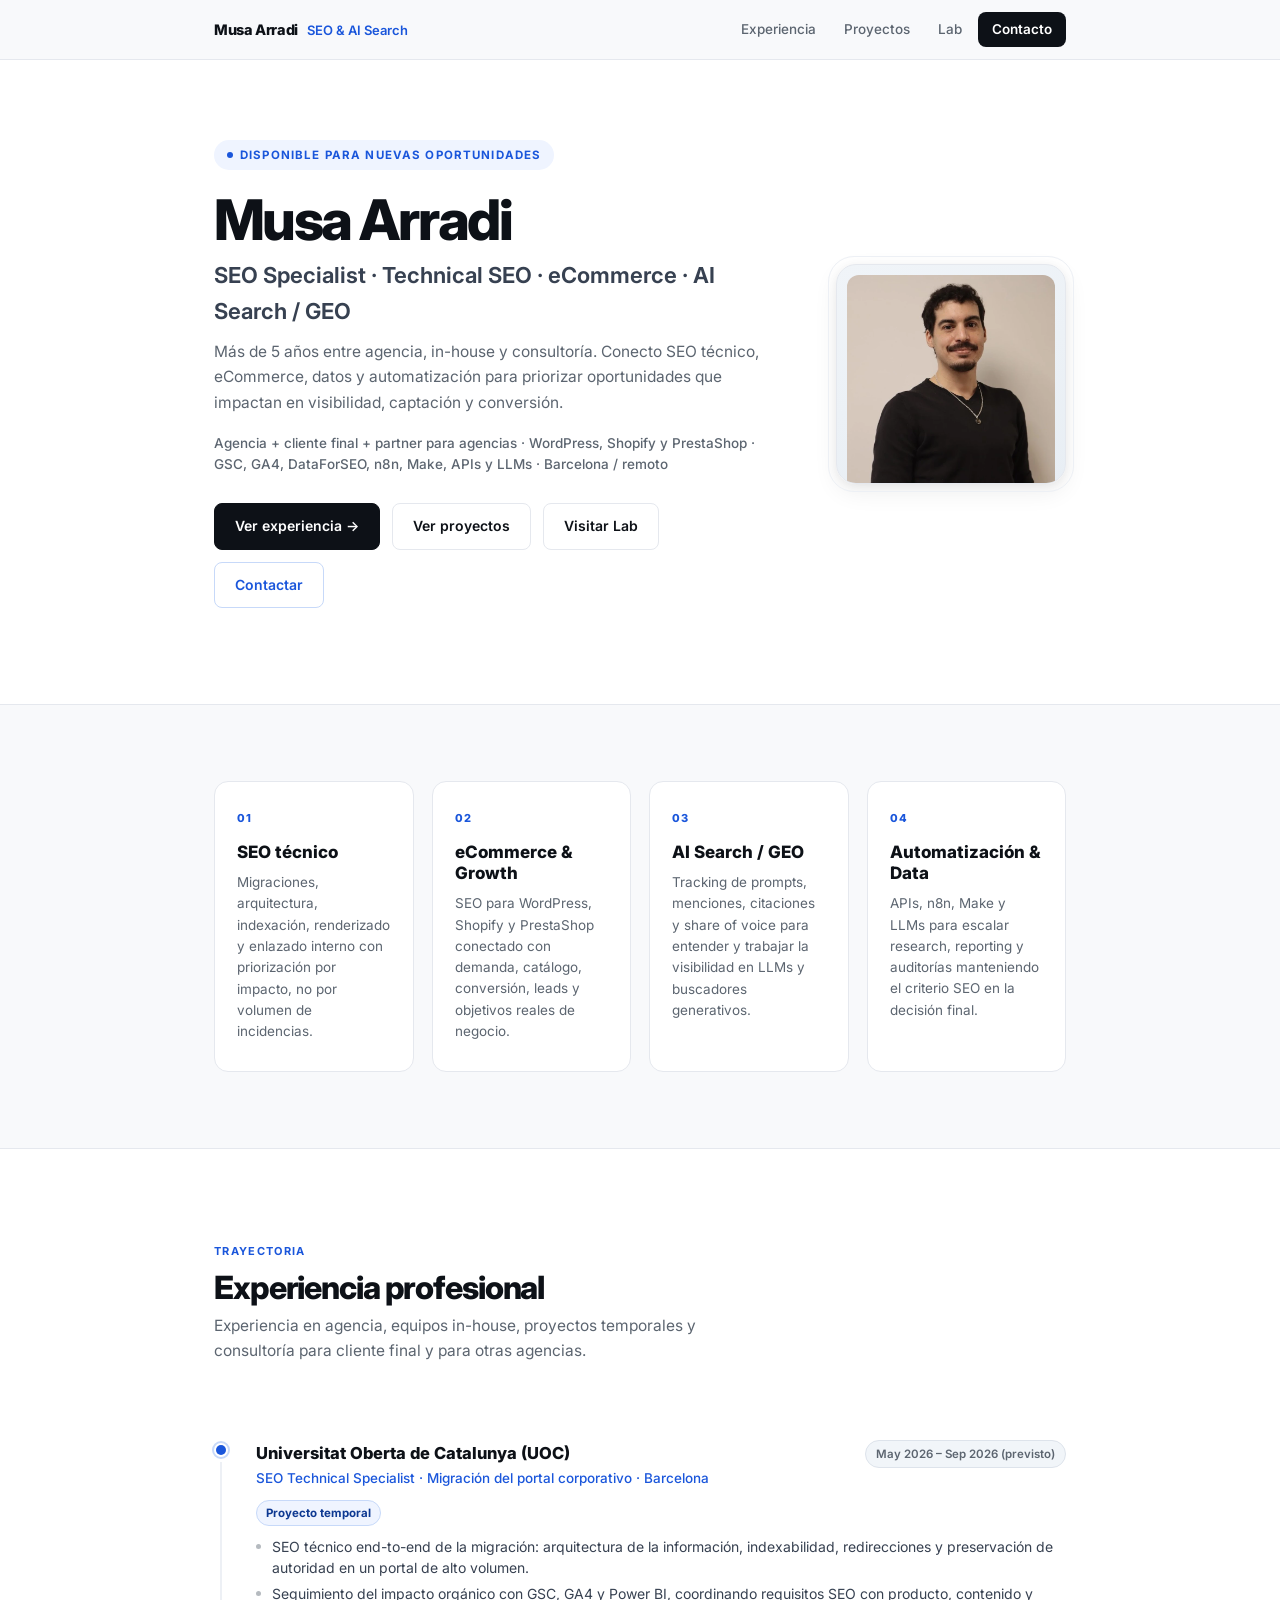
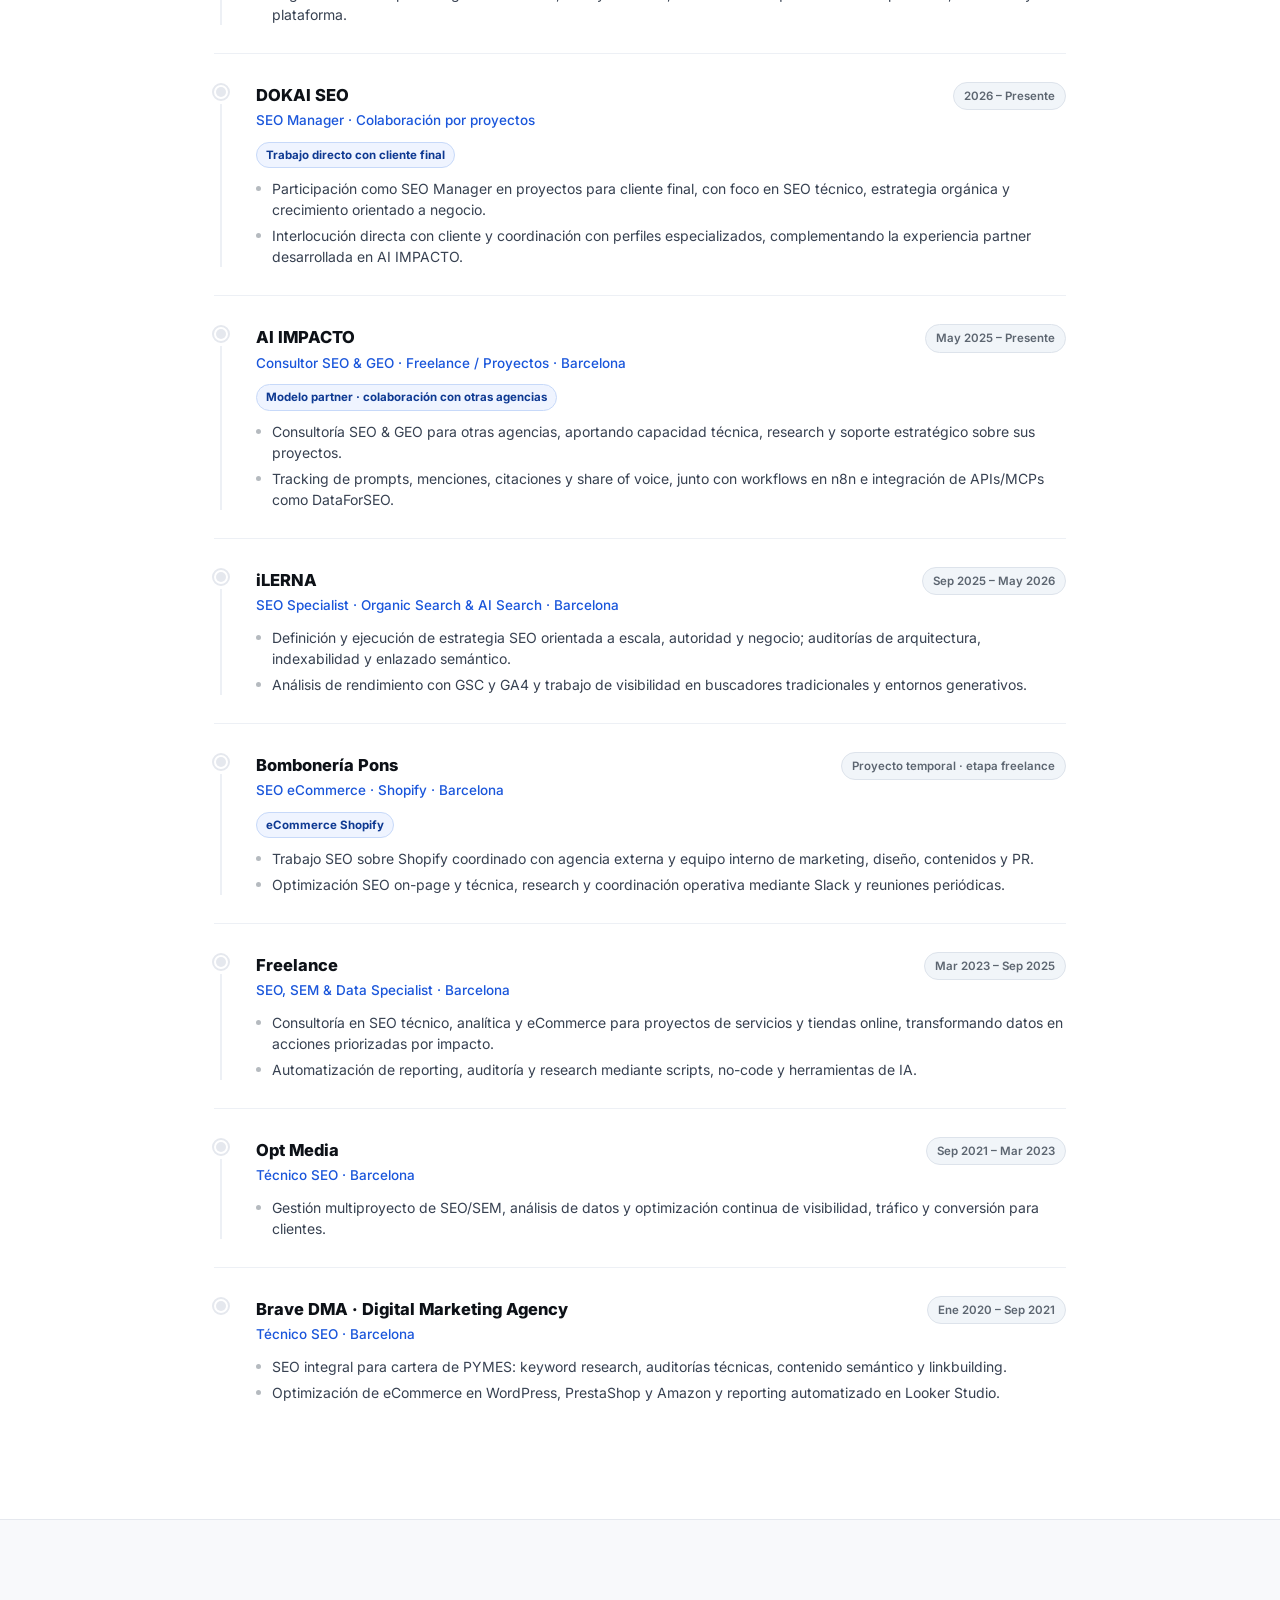
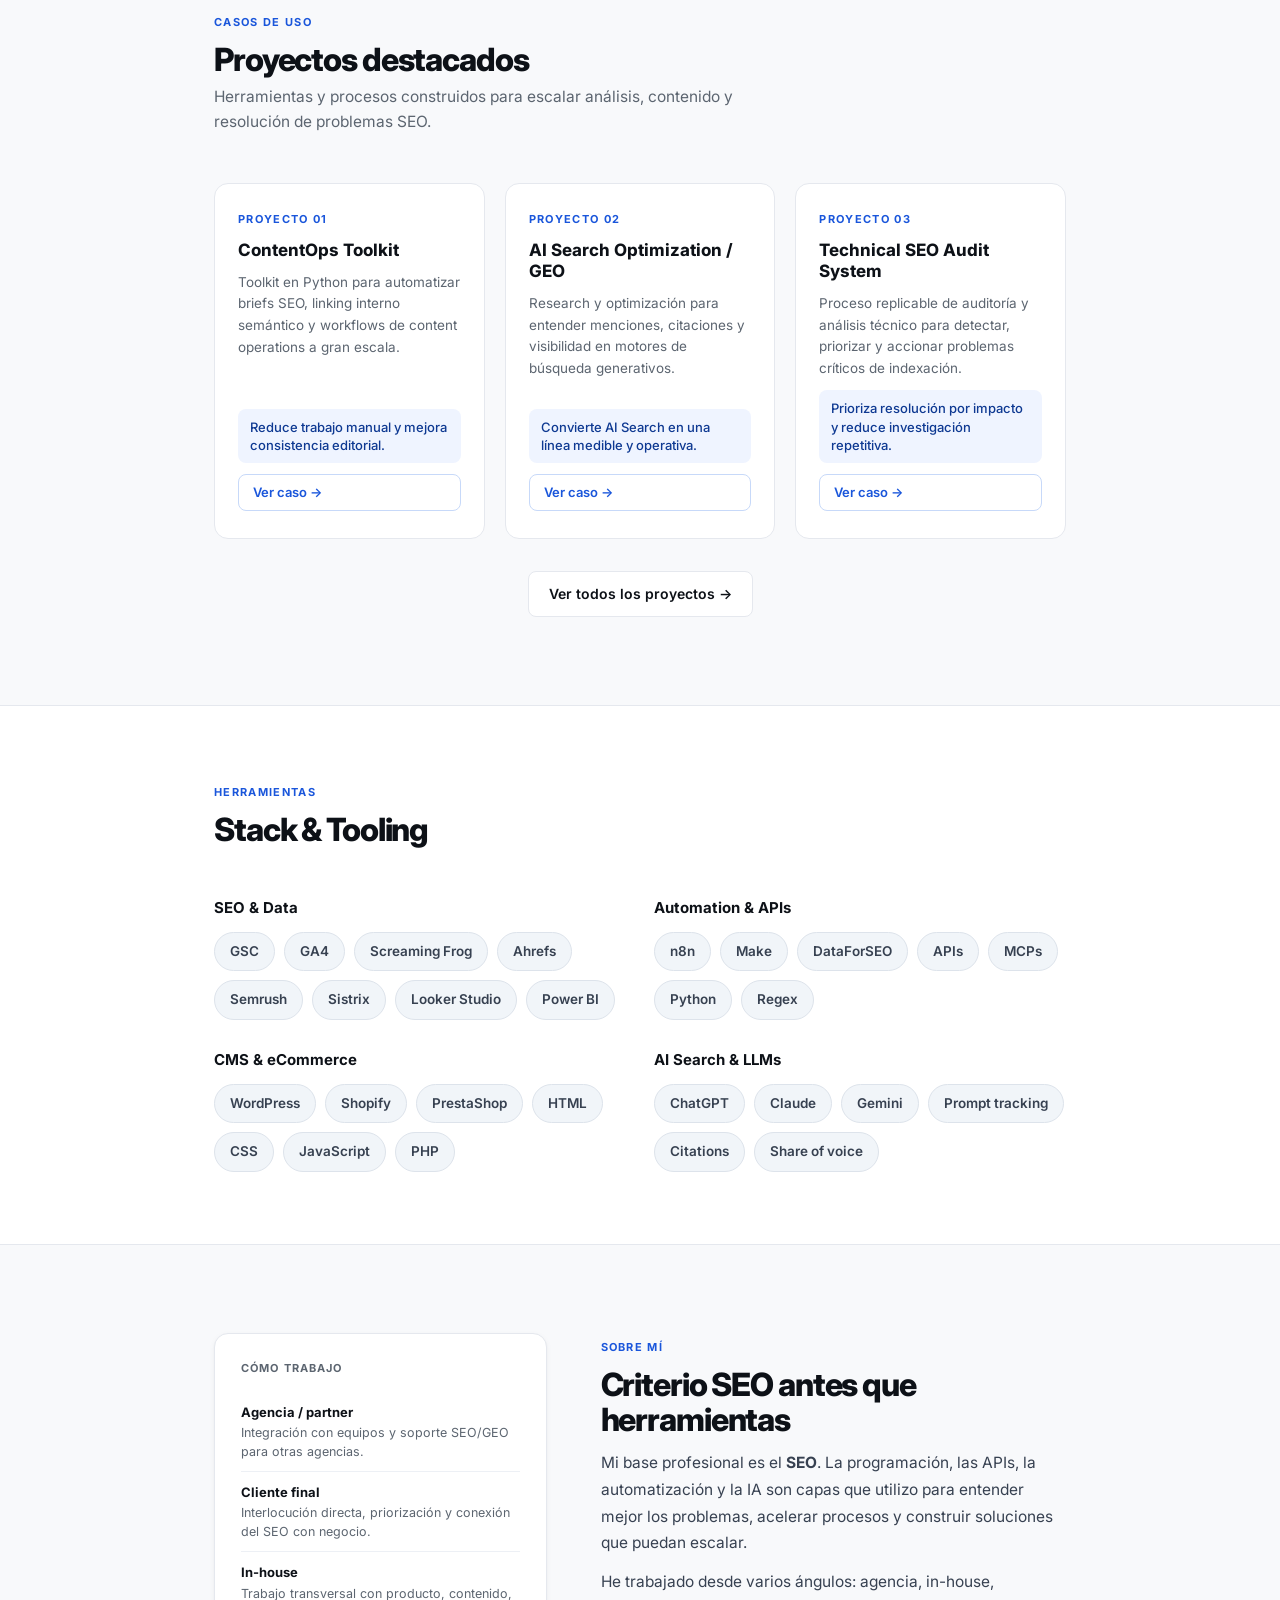
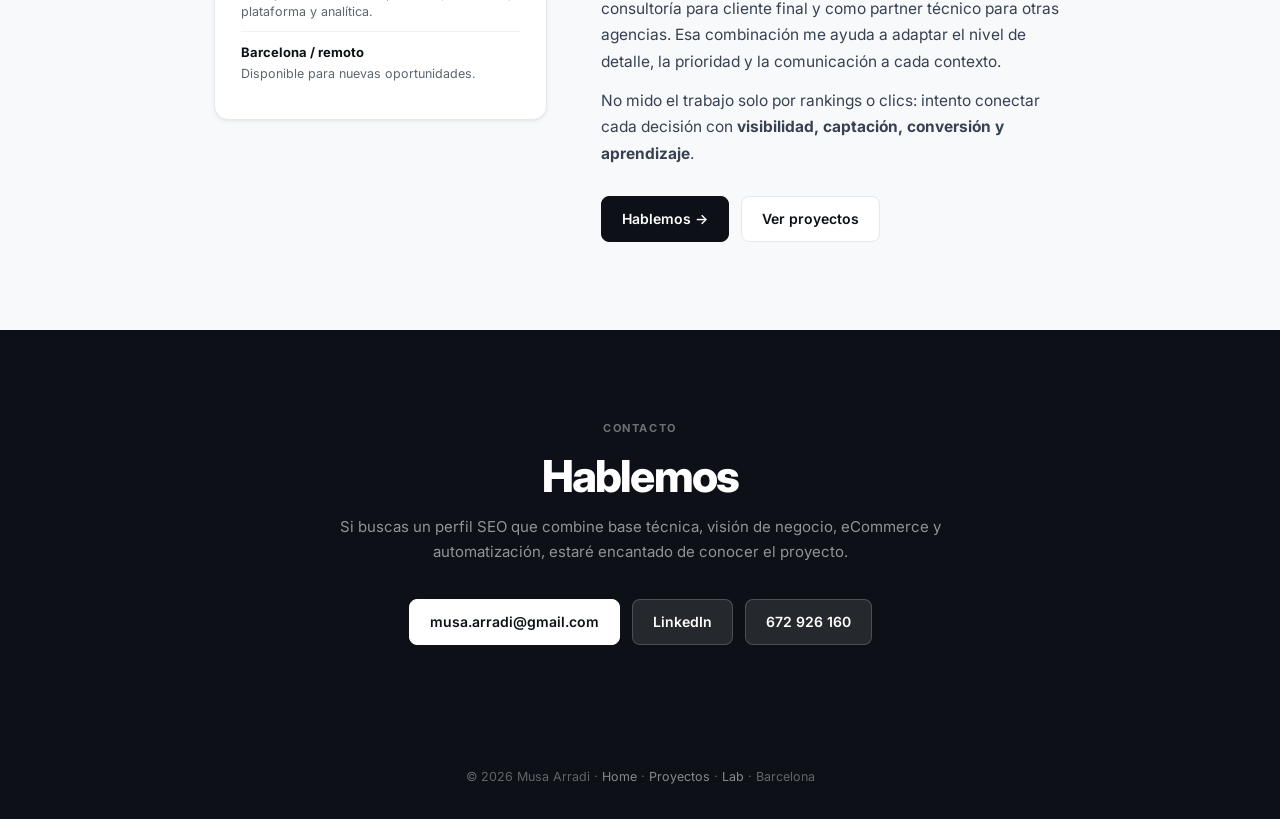
==== commit 5ee869b8: "feat(home): update professional positioning and experience" ====
--- a/index.html
+++ b/index.html
@@ -3,8 +3,9 @@
 <head>
   <meta charset="UTF-8" />
   <meta name="viewport" content="width=device-width, initial-scale=1.0" />
-  <title>Musa Arradi &mdash; Technical SEO &amp; AI Search Specialist</title>
-  <meta name="description" content="Technical SEO &amp; AI Search Specialist. SEO t&eacute;cnico, automatizaci&oacute;n y estrategia orientada a negocio. Especializado en visibilidad org&aacute;nica en entornos de AI Search (GEO / AEO)." />
+  <title>Musa Arradi — SEO Specialist · Technical SEO, eCommerce & AI Search</title>
+  <meta name="description" content="SEO Specialist con más de 5 años de experiencia en SEO técnico, eCommerce, AI Search/GEO y automatización. Agencia, in-house, cliente final y colaboración con otras agencias." />
+  <link rel="canonical" href="https://www.musaarradi.es/" />
   <link rel="preconnect" href="https://fonts.googleapis.com" />
   <link rel="preconnect" href="https://fonts.gstatic.com" crossorigin />
   <link href="https://fonts.googleapis.com/css2?family=Inter:wght@300;400;500;600;700;800&display=swap" rel="stylesheet" />
@@ -13,383 +14,78 @@
   <link rel="icon" href="favicon.png" type="image/png" />
   <link rel="apple-touch-icon" href="apple-touch-icon.png" />
   <meta name="theme-color" content="#0f172a" />
-  <meta property="og:title" content="Musa Arradi — Technical SEO & AI Search Specialist" />
-  <meta property="og:description" content="Technical SEO & AI Search Specialist. SEO técnico, automatización y estrategia orientada a negocio." />
+  <meta property="og:title" content="Musa Arradi — SEO Specialist · Technical SEO, eCommerce & AI Search" />
+  <meta property="og:description" content="SEO técnico, eCommerce, AI Search/GEO y automatización orientados a visibilidad, captación y conversión." />
   <meta property="og:type" content="website" />
-  <meta property="og:url" content="https://portfolio-musa-phi.vercel.app/" />
-  <meta property="og:image" content="https://portfolio-musa-phi.vercel.app/profile.webp" />
+  <meta property="og:url" content="https://www.musaarradi.es/" />
+  <meta property="og:image" content="https://www.musaarradi.es/profile.webp" />
   <meta name="twitter:card" content="summary_large_image" />
-  <meta name="twitter:title" content="Musa Arradi — Technical SEO & AI Search Specialist" />
-  <meta name="twitter:image" content="https://portfolio-musa-phi.vercel.app/profile.webp" />
+  <meta name="twitter:title" content="Musa Arradi — SEO Specialist" />
+  <meta name="twitter:description" content="Technical SEO, eCommerce, AI Search/GEO y automatización." />
+  <meta name="twitter:image" content="https://www.musaarradi.es/profile.webp" />
 
   <style>
-    /* ── Hero ──────────────────────────────────────────────── */
-    #hero {
-      padding: 140px 0 100px;
-      background: var(--surface);
-    }
-    .hero-inner {
-      display: grid;
-      grid-template-columns: 1fr auto;
-      gap: 56px;
-      align-items: center;
-    }
-    .hero-name {
-      font-size: clamp(40px, 6.5vw, 56px);
-      font-weight: 800;
-      letter-spacing: -0.045em;
-      color: var(--ink);
-      line-height: 1.0;
-      margin-bottom: 10px;
-    }
-    .hero-title {
-      font-size: clamp(18px, 2.6vw, 22px);
-      font-weight: 600;
-      color: var(--ink-2);
-      margin-bottom: 8px;
-      letter-spacing: -0.01em;
-    }
-    .hero-subtitle {
-      font-size: 15.5px;
-      color: var(--muted);
-      line-height: 1.65;
-      max-width: 490px;
-      margin-bottom: 36px;
-    }
-    .hero-cta { display: flex; gap: 12px; flex-wrap: wrap; }
-    .hero-badge { margin-bottom: 22px; }
-
-    /* ── Hero Photo &mdash; Premium Component ──────────────── */
-    .hero-photo {
-      position: relative;
-      flex-shrink: 0;
-    }
-
-    .hero-photo-card {
-      position: relative;
-      background: linear-gradient(160deg, #f0f4f8 0%, #e8eef4 100%);
-      border: 1px solid var(--border);
-      border-radius: 20px;
-      padding: 10px 10px 0 10px;
-      box-shadow: var(--shadow-md);
-      overflow: hidden;
-      width: 230px;
-      transition: box-shadow 0.3s var(--ease), transform 0.3s var(--ease);
-    }
-
-    .hero-photo-card:hover {
-      transform: scale(1.025) translateY(-3px);
-      box-shadow: var(--shadow-lg);
-    }
-
-    /* Decorative gradient accent */
-    .hero-photo-card::before {
-      content: '';
-      position: absolute;
-      bottom: 0; left: 0; right: 0;
-      height: 60%;
-      background: linear-gradient(to top, rgba(26,86,219,.06) 0%, transparent 100%);
-      pointer-events: none;
-      z-index: 0;
-    }
-
-    .hero-photo-card img {
-      position: relative;
-      z-index: 1;
-      width: 100%;
-      aspect-ratio: 1 / 1;
-      object-fit: cover;
-      object-position: center top;
-      display: block;
-      border-radius: 12px 12px 0 0;
-      filter: contrast(1.03) brightness(1.02);
-    }
-
-    /* Decorative accent dot top-right */
-    .hero-photo-card::after {
-      content: '';
-      position: absolute;
-      top: 18px; right: 18px;
-      width: 8px; height: 8px;
-      border-radius: 50%;
-      background: var(--accent);
-      opacity: 0.6;
-      z-index: 2;
-    }
-
-    /* Outer ring frame */
-    .hero-photo-ring {
-      position: absolute;
-      inset: -8px;
-      border: 1.5px solid var(--border-soft);
-      border-radius: 26px;
-      pointer-events: none;
-    }
-
-    /* ── Value Snapshot ────────────────────────────────────── */
-    #value { padding: 80px 0; background: var(--bg); }
-    .value-grid {
-      display: grid;
-      grid-template-columns: repeat(4, 1fr);
-      gap: 20px;
-    }
-    .value-card { 
-      padding: 32px 24px; 
-      display: flex; 
-      flex-direction: column;
-      height: 100%;
-    }
-    .value-icon {
-      width: 44px; height: 44px;
-      background: var(--accent-soft);
-      border-radius: 12px;
-      display: flex;
-      align-items: center;
-      justify-content: center;
-      margin-bottom: 20px;
-      color: var(--accent);
-      flex-shrink: 0;
-    }
-    .value-title {
-      font-size: 18px;
-      font-weight: 800;
-      letter-spacing: -0.02em;
-      color: var(--ink);
-      margin-bottom: 10px;
-      line-height: 1.25;
-    }
-    .value-desc { 
-      font-size: 13.5px; 
-      color: var(--muted); 
-      line-height: 1.6;
-      font-weight: 400;
-    }
-
-    /* ── Experience ────────────────────────────────────────── */
-    #experience { background: var(--surface); }
-    .exp-list { display: flex; flex-direction: column; }
-    .exp-item {
-      display: grid;
-      grid-template-columns: 14px 1fr;
-      gap: 0 28px;
-      padding: 30px 0;
-      border-bottom: 1px solid var(--border-soft);
-    }
-    .exp-item:last-child { border-bottom: none; }
-    .exp-timeline {
-      display: flex; flex-direction: column; align-items: center;
-      padding-top: 5px;
-    }
-    .exp-dot {
-      width: 10px; height: 10px;
-      border-radius: 50%;
-      background: var(--border);
-      outline: 2px solid var(--border);
-      outline-offset: 2px;
-      flex-shrink: 0;
-    }
-    .exp-item:first-child .exp-dot {
-      background: var(--accent);
-      outline-color: var(--accent-mid);
-    }
-    .exp-line {
-      width: 2px; flex: 1;
-      background: var(--border-soft);
-      margin-top: 7px;
-    }
-    .exp-item:last-child .exp-line { display: none; }
-    .exp-header {
-      display: flex; justify-content: space-between;
-      align-items: flex-start; gap: 12px;
-      margin-bottom: 8px; flex-wrap: wrap;
-    }
-    .exp-company {
-      font-size: 16.5px; font-weight: 800;
-      color: var(--ink); letter-spacing: -0.015em;
-    }
-    .exp-role {
-      font-size: 13.5px; font-weight: 500;
-      color: var(--accent); margin-top: 2px;
-    }
-    .exp-dates {
-      font-size: 11.5px; font-weight: 600;
-      color: var(--muted);
-      background: var(--pill-bg);
-      padding: 4px 11px; border-radius: 99px;
-      white-space: nowrap; flex-shrink: 0;
-      margin-top: 2px;
-      border: 1px solid var(--pill-border);
-    }
-    .exp-bullets { list-style: none; display: flex; flex-direction: column; gap: 5px; margin-top: 10px; }
-    .exp-bullets li {
-      font-size: 14px; color: var(--ink-2);
-      line-height: 1.5; padding-left: 16px; position: relative;
-    }
-    .exp-bullets li::before {
-      content: ''; position: absolute;
-      left: 0; top: 8px;
-      width: 5px; height: 5px;
-      background: var(--muted);
-      border-radius: 50%; opacity: 0.45;
-    }
-
-    /* ── Featured Projects ─────────────────────────────────── */
-    #projects { background: var(--bg); }
-    .projects-grid {
-      display: grid;
-      grid-template-columns: repeat(3, 1fr);
-      gap: 20px;
-      margin-bottom: 36px;
-    }
-    .project-card { padding: 28px 24px; display: flex; flex-direction: column; gap: 12px; flex: 1; }
-    .project-num {
-      font-size: 11px; font-weight: 700;
-      letter-spacing: 0.12em; color: var(--accent); text-transform: uppercase;
-    }
-    .project-title {
-      font-size: 17px; font-weight: 700;
-      color: var(--ink); letter-spacing: -0.02em;
-      line-height: 1.25;
-    }
-    .project-desc { font-size: 13.5px; color: var(--muted); line-height: 1.6; flex: 1; }
-    .project-impact {
-      background: var(--accent-soft);
-      border-radius: var(--r-sm);
-      padding: 9px 12px;
-      font-size: 13px; color: var(--accent-dark);
-      font-weight: 500; line-height: 1.4;
-      display: flex; gap: 8px; align-items: flex-start;
-    }
-    .project-impact::before { content: '↗'; font-weight: 700; flex-shrink: 0; }
-    .project-cta { display: flex; gap: 8px; flex-wrap: wrap; margin-top: 4px; }
-    .projects-more { text-align: center; }
-
-    /* ── Stack ─────────────────────────────────────────────── */
-    #stack { background: var(--surface); padding: 72px 0; }
-    .stack-pills { display: flex; flex-wrap: wrap; gap: 10px; }
-
-    /* ── About ─────────────────────────────────────────────── */
-    #about { background: var(--bg); }
-    .about-inner {
-      display: grid; grid-template-columns: 1fr 1.5fr;
-      gap: 60px; align-items: center;
-    }
-    .about-card {
-      background: var(--surface); border: 1px solid var(--border);
-      border-radius: var(--r-md); padding: 28px;
-      box-shadow: var(--shadow-sm);
-    }
-    .about-card-label {
-      font-size: 11px; font-weight: 700; letter-spacing: 0.1em;
-      text-transform: uppercase; color: var(--muted); margin-bottom: 16px;
-    }
-    .about-metric {
-      display: flex; align-items: center; gap: 12px;
-      padding: 10px 0; border-bottom: 1px solid var(--border-soft);
-    }
-    .about-metric:last-child { border-bottom: none; }
-    .metric-icon {
-      width: 36px; height: 36px; border-radius: 9px;
-      background: var(--accent-soft);
-      display: flex; align-items: center; justify-content: center;
-      font-size: 16px; flex-shrink: 0;
-    }
-    .metric-label { font-size: 13px; font-weight: 600; color: var(--ink); }
-    .metric-value { font-size: 12px; color: var(--muted); }
-    .about-text {
-      font-size: 16px; line-height: 1.72; color: var(--ink-2);
-      margin-top: 12px;
-    }
-    .about-text strong { color: var(--ink); font-weight: 700; }
-
-    /* ── Contact ───────────────────────────────────────────── */
-    #contact { background: var(--ink); padding: 96px 0; }
-    .contact-inner { text-align: center; max-width: 600px; margin: 0 auto; }
-    .contact-eyebrow {
-      font-size: 11px; font-weight: 700; letter-spacing: 0.14em;
-      text-transform: uppercase; color: rgba(255,255,255,.4); margin-bottom: 16px;
-      display: block;
-    }
-    .contact-title {
-      font-size: clamp(30px, 5vw, 44px); font-weight: 800;
-      letter-spacing: -0.04em; color: #fff; line-height: 1.08; margin-bottom: 16px;
-    }
-    .contact-sub {
-      font-size: 15.5px; color: rgba(255,255,255,.5);
-      margin-bottom: 40px; line-height: 1.65;
-    }
-    .contact-links { display: flex; gap: 12px; justify-content: center; flex-wrap: wrap; }
-    .contact-links .btn { min-width: 140px; justify-content: center; }
-
-    /* ── Responsive ────────────────────────────────────────── */
-    @media (max-width: 768px) {
-      #hero { padding: 110px 0 72px; }
-      .hero-inner { grid-template-columns: 1fr; text-align: center; }
-      .hero-photo { order: -1; display: flex; justify-content: center; }
-      .hero-photo-card { width: 180px; }
-      .hero-photo-ring { display: none; }
-      .hero-subtitle { max-width: 100%; }
-      .hero-cta { justify-content: center; }
-      .value-grid { grid-template-columns: 1fr 1fr; }
-      .projects-grid { grid-template-columns: 1fr; }
-      .about-inner { grid-template-columns: 1fr; gap: 36px; }
-      .exp-timeline { display: none; }
-      .exp-item { grid-template-columns: 1fr; }
-    }
-    @media (max-width: 480px) {
-      .value-grid { grid-template-columns: 1fr; }
-    }
+    #hero{padding:140px 0 96px;background:var(--surface)}
+    .hero-inner{display:grid;grid-template-columns:1fr auto;gap:56px;align-items:center}
+    .hero-name{font-size:clamp(40px,6.5vw,56px);font-weight:800;letter-spacing:-.045em;line-height:1;margin-bottom:10px}
+    .hero-title{font-size:clamp(18px,2.6vw,22px);font-weight:650;color:var(--ink-2);margin-bottom:10px}
+    .hero-subtitle{font-size:15.5px;color:var(--muted);line-height:1.65;max-width:580px;margin-bottom:18px}
+    .hero-proof{font-size:13.5px;color:var(--muted);font-weight:500;line-height:1.55;max-width:650px;margin-bottom:28px}
+    .hero-cta{display:flex;gap:12px;flex-wrap:wrap}
+    .hero-badge{margin-bottom:22px}
+    .hero-photo{position:relative}.hero-photo-card{background:linear-gradient(160deg,#f0f4f8,#e8eef4);border:1px solid var(--border);border-radius:20px;padding:10px 10px 0;box-shadow:var(--shadow-md);overflow:hidden;width:230px}
+    .hero-photo-card img{width:100%;aspect-ratio:1/1;object-fit:cover;object-position:center top;display:block;border-radius:12px 12px 0 0}
+    .hero-photo-ring{position:absolute;inset:-8px;border:1.5px solid var(--border-soft);border-radius:26px;pointer-events:none}
+    #value{padding:76px 0;background:var(--bg)}.value-grid{display:grid;grid-template-columns:repeat(4,1fr);gap:18px}.value-card{padding:28px 22px;height:100%}.value-index{font-size:11px;font-weight:800;color:var(--accent);letter-spacing:.12em;margin-bottom:14px}.value-title{font-size:17px;font-weight:800;line-height:1.25;margin-bottom:9px}.value-desc{font-size:13.5px;color:var(--muted);line-height:1.58}
+    #experience{background:var(--surface)}.exp-list{display:flex;flex-direction:column}.exp-item{display:grid;grid-template-columns:14px 1fr;gap:0 28px;padding:28px 0;border-bottom:1px solid var(--border-soft)}.exp-item:last-child{border-bottom:0}.exp-timeline{display:flex;flex-direction:column;align-items:center;padding-top:5px}.exp-dot{width:10px;height:10px;border-radius:50%;background:var(--border);outline:2px solid var(--border);outline-offset:2px;flex-shrink:0}.exp-item:first-child .exp-dot{background:var(--accent);outline-color:var(--accent-mid)}.exp-line{width:2px;flex:1;background:var(--border-soft);margin-top:7px}.exp-header{display:flex;justify-content:space-between;align-items:flex-start;gap:12px;flex-wrap:wrap;margin-bottom:7px}.exp-company{font-size:16.5px;font-weight:800}.exp-role{font-size:13.5px;font-weight:500;color:var(--accent);margin-top:2px}.exp-dates{font-size:11.5px;font-weight:600;color:var(--muted);background:var(--pill-bg);border:1px solid var(--pill-border);padding:4px 10px;border-radius:99px;white-space:nowrap}.exp-context{display:inline-flex;font-size:11.5px;font-weight:700;color:var(--accent-dark);background:var(--accent-soft);border:1px solid var(--accent-mid);border-radius:99px;padding:3px 9px;margin-top:3px}.exp-bullets{list-style:none;display:flex;flex-direction:column;gap:5px;margin-top:10px}.exp-bullets li{font-size:14px;color:var(--ink-2);line-height:1.5;padding-left:16px;position:relative}.exp-bullets li:before{content:'';position:absolute;left:0;top:8px;width:5px;height:5px;background:var(--muted);border-radius:50%;opacity:.45}
+    #projects{background:var(--bg)}.projects-grid{display:grid;grid-template-columns:repeat(3,1fr);gap:20px;margin-bottom:32px}.project-card{padding:27px 23px;display:flex;flex-direction:column;gap:11px}.project-num{font-size:11px;font-weight:700;letter-spacing:.12em;color:var(--accent);text-transform:uppercase}.project-title{font-size:17px;font-weight:750;line-height:1.25}.project-desc{font-size:13.5px;color:var(--muted);line-height:1.6;flex:1}.project-impact{background:var(--accent-soft);border-radius:var(--r-sm);padding:9px 12px;font-size:13px;color:var(--accent-dark);font-weight:500;line-height:1.4}.projects-more{text-align:center}
+    #stack{background:var(--surface);padding:72px 0}.stack-grid{display:grid;grid-template-columns:repeat(2,1fr);gap:28px}.stack-group h3{font-size:15px;margin-bottom:12px}.stack-pills{display:flex;flex-wrap:wrap;gap:9px}
+    #about{background:var(--bg)}.about-inner{display:grid;grid-template-columns:1fr 1.4fr;gap:54px;align-items:start}.about-card{background:var(--surface);border:1px solid var(--border);border-radius:var(--r-md);padding:26px;box-shadow:var(--shadow-sm)}.about-card-label{font-size:11px;font-weight:700;letter-spacing:.1em;text-transform:uppercase;color:var(--muted);margin-bottom:14px}.about-metric{padding:10px 0;border-bottom:1px solid var(--border-soft)}.about-metric:last-child{border-bottom:0}.metric-label{font-size:13px;font-weight:700}.metric-value{font-size:12.5px;color:var(--muted);line-height:1.45;margin-top:2px}.about-text{font-size:15.5px;line-height:1.72;color:var(--ink-2);margin-top:12px}
+    #contact{background:var(--ink);padding:90px 0}.contact-inner{text-align:center;max-width:650px;margin:0 auto}.contact-eyebrow{font-size:11px;font-weight:700;letter-spacing:.14em;text-transform:uppercase;color:rgba(255,255,255,.4);margin-bottom:16px;display:block}.contact-title{font-size:clamp(30px,5vw,44px);font-weight:800;letter-spacing:-.04em;color:#fff;line-height:1.08;margin-bottom:14px}.contact-sub{font-size:15px;color:rgba(255,255,255,.55);margin-bottom:34px;line-height:1.65}.contact-links{display:flex;gap:12px;justify-content:center;flex-wrap:wrap}
+    @media(max-width:768px){#hero{padding:108px 0 70px}.hero-inner{grid-template-columns:1fr;text-align:center}.hero-photo{order:-1;display:flex;justify-content:center}.hero-photo-card{width:180px}.hero-photo-ring{display:none}.hero-subtitle,.hero-proof{margin-left:auto;margin-right:auto}.hero-cta{justify-content:center}.value-grid{grid-template-columns:1fr 1fr}.exp-timeline{display:none}.exp-item{grid-template-columns:1fr}.projects-grid{grid-template-columns:1fr}.stack-grid{grid-template-columns:1fr}.about-inner{grid-template-columns:1fr;gap:34px}}
+    @media(max-width:480px){.value-grid{grid-template-columns:1fr}}
   </style>
+
+  <script async src="https://www.googletagmanager.com/gtag/js?id=G-R9F8MZWG87"></script>
+  <script>
+    window.dataLayer=window.dataLayer||[];
+    function gtag(){dataLayer.push(arguments);}
+    gtag('js',new Date());
+    gtag('config','G-R9F8MZWG87');
+  </script>
 </head>
 <body>
-
-  <!-- Navigation -->
   <nav class="nav" id="navbar">
     <div class="nav-inner">
       <a href="index.html" class="nav-logo">Musa Arradi <span>SEO &amp; AI Search</span></a>
       <ul class="nav-links" id="navLinks">
-        <li><a href="index.html#experience">Experiencia</a></li>
+        <li><a href="#experience">Experiencia</a></li>
         <li><a href="projects.html">Proyectos</a></li>
         <li><a href="blog.html">Lab</a></li>
-        <li class="nav-cta"><a href="index.html#contact">Contacto</a></li>
+        <li class="nav-cta"><a href="#contact">Contacto</a></li>
       </ul>
-      <button class="hamburger" id="hamburger" aria-label="Abrir men&uacute;">
-        <span></span><span></span><span></span>
-      </button>
+      <button class="hamburger" id="hamburger" aria-label="Abrir menú"><span></span><span></span><span></span></button>
     </div>
   </nav>
 
-  <!-- HERO -->
   <section id="hero">
     <div class="container">
       <div class="hero-inner">
         <div>
           <div class="badge hero-badge">Disponible para nuevas oportunidades</div>
           <h1 class="hero-name">Musa Arradi</h1>
-          <div class="hero-title">Technical SEO, AI Search &amp; SEO Automation Specialist</div>
-          <p class="hero-subtitle">
-            Dise&ntilde;o sistemas SEO, workflows con LLMs y automatizaciones conectadas a GSC, GA4, APIs y CMS para ganar visibilidad, reducir trabajo manual y acelerar la ejecuci&oacute;n.
-          </p>
-          <div class="hero-micro-proof" style="margin-top:20px; font-size:14px; color:var(--muted); font-weight:500;">
-            5+ a&ntilde;os &middot; Agencia + in-house + freelance &middot; Python, Apps Script, APIs y LLMs &middot; Barcelona / remoto
-          </div>
+          <div class="hero-title">SEO Specialist · Technical SEO · eCommerce · AI Search / GEO</div>
+          <p class="hero-subtitle">Más de 5 años entre agencia, in-house y consultoría. Conecto SEO técnico, eCommerce, datos y automatización para priorizar oportunidades que impactan en visibilidad, captación y conversión.</p>
+          <p class="hero-proof">Agencia + cliente final + partner para agencias · WordPress, Shopify y PrestaShop · GSC, GA4, DataForSEO, n8n, Make, APIs y LLMs · Barcelona / remoto</p>
           <div class="hero-cta">
-            <a href="#experience" class="btn btn-primary" id="cta-experience">
-              Ver Experiencia
-              <svg width="13" height="13" viewBox="0 0 16 16" fill="none"><path d="M3 8h10M9 4l4 4-4 4" stroke="currentColor" stroke-width="2" stroke-linecap="round" stroke-linejoin="round"/></svg>
-            </a>
-            <a href="projects.html" class="btn btn-secondary" id="cta-projects">Ver Proyectos</a>
-            <a href="blog.html" class="btn btn-secondary" id="cta-lab">Visitar Lab</a>
-            <a href="#contact" class="btn btn-ghost" id="cta-contact">Contactar</a>
+            <a href="#experience" class="btn btn-primary">Ver experiencia →</a>
+            <a href="projects.html" class="btn btn-secondary">Ver proyectos</a>
+            <a href="blog.html" class="btn btn-secondary">Visitar Lab</a>
+            <a href="#contact" class="btn btn-ghost">Contactar</a>
           </div>
         </div>
         <div class="hero-photo">
-          <div class="hero-photo-card">
-            <picture>
-              <source srcset="profile.webp" type="image/webp">
-              <img id="profile-img" src="profile.webp" alt="Musa Arradi - Technical SEO &amp; AI Search Specialist" />
-            </picture>
-          </div>
+          <div class="hero-photo-card"><img id="profile-img" src="profile.webp" alt="Musa Arradi, SEO Specialist" /></div>
           <div class="hero-photo-ring"></div>
         </div>
       </div>
@@ -398,501 +94,121 @@
 
   <hr class="divider" />
 
-  <!-- VALUE SNAPSHOT -->
   <section id="value">
     <div class="container">
       <div class="value-grid">
-
-        <div class="card value-card fi" data-delay="0">
-          <div class="value-icon">
-            <svg width="22" height="22" viewBox="0 0 24 24" fill="none" stroke="currentColor" stroke-width="2" stroke-linecap="round" stroke-linejoin="round"><rect x="2" y="2" width="20" height="8" rx="2" ry="2"></rect><rect x="2" y="14" width="20" height="8" rx="2" ry="2"></rect><line x1="6" y1="6" x2="6.01" y2="6"></line><line x1="6" y1="18" x2="6.01" y2="18"></line></svg>
-          </div>
-          <h3 class="value-title">Sistemas SEO t&eacute;cnicos</h3>
-          <p class="value-desc">Arquitectura, indexaci&oacute;n, renderizado y automatizaci&oacute;n de auditor&iacute;as para ganar visibilidad en esquemas de alt&iacute;simo volumen (millones de URLs).</p>
-        </div>
-
-        <div class="card value-card fi" data-delay="1">
-          <div class="value-icon">
-            <svg width="22" height="22" viewBox="0 0 24 24" fill="none" stroke="currentColor" stroke-width="2" stroke-linecap="round" stroke-linejoin="round"><path d="m12 3-1.912 5.813a2 2 0 0 1-1.275 1.275L3 12l5.813 1.912a2 2 0 0 1 1.275 1.275L12 21l1.912-5.813a2 2 0 0 1 1.275-1.275L21 12l-5.813-1.912a2 2 0 0 1-1.275-1.275L12 3Z"></path><path d="M5 3v4"></path><path d="M19 17v4"></path><path d="M3 5h4"></path><path d="M17 19h4"></path></svg>
-          </div>
-          <h3 class="value-title">AI Search / GEO</h3>
-          <p class="value-desc">Optimizaci&oacute;n de contenido e implementaci&oacute;n t&eacute;cnica para dominar las respuestas directas de AI Overviews, Perplexity y ChatGPT.</p>
-        </div>
-
-        <div class="card value-card fi" data-delay="2">
-          <div class="value-icon">
-            <svg width="22" height="22" viewBox="0 0 24 24" fill="none" stroke="currentColor" stroke-width="2" stroke-linecap="round" stroke-linejoin="round"><path d="M12 2v4"></path><path d="m16.2 7.8 2.9-2.9"></path><path d="M18 12h4"></path><path d="m16.2 16.2 2.9 2.9"></path><path d="M12 18v4"></path><path d="m4.9 19.1 2.9-2.9"></path><path d="M2 12h4"></path><path d="m4.9 4.9 2.9 2.9"></path></svg>
-          </div>
-          <h3 class="value-title">Workflows con LLMs y agentes</h3>
-          <p class="value-desc">Automatizaci&oacute;n editorial masiva, organizaci&oacute;n de datos y workflows aut&oacute;nomos hiperespec&iacute;ficos con LLMs nativos y supervisi&oacute;n humana.</p>
-        </div>
-
-        <div class="card value-card fi" data-delay="3">
-          <div class="value-icon">
-            <svg width="22" height="22" viewBox="0 0 24 24" fill="none" stroke="currentColor" stroke-width="2" stroke-linecap="round" stroke-linejoin="round"><ellipse cx="12" cy="5" rx="9" ry="3"></ellipse><path d="M21 12c0 1.66-4 3-9 3s-9-1.34-9-3"></path><path d="M3 5v14c0 1.66 4 3 9 3s9-1.34 9-3V5"></path></svg>
-          </div>
-          <h3 class="value-title">Data, reporting e integraciones</h3>
-          <p class="value-desc">Pipelines y ecosistemas de integraci&oacute;n conectando la API de GSC o GA4 para escalar el an&aacute;lisis o generar inputs en Looker Studio a una nueva dimensi&oacute;n.</p
-        </div>
-
-      </div>
-    </div>
-  </section>
-
-  <hr class="divider" />
-
-  <!-- EXPERIENCE -->
+        <article class="card value-card fi"><div class="value-index">01</div><h2 class="value-title">SEO técnico</h2><p class="value-desc">Migraciones, arquitectura, indexación, renderizado y enlazado interno con priorización por impacto, no por volumen de incidencias.</p></article>
+        <article class="card value-card fi" data-delay="1"><div class="value-index">02</div><h2 class="value-title">eCommerce &amp; Growth</h2><p class="value-desc">SEO para WordPress, Shopify y PrestaShop conectado con demanda, catálogo, conversión, leads y objetivos reales de negocio.</p></article>
+        <article class="card value-card fi" data-delay="2"><div class="value-index">03</div><h2 class="value-title">AI Search / GEO</h2><p class="value-desc">Tracking de prompts, menciones, citaciones y share of voice para entender y trabajar la visibilidad en LLMs y buscadores generativos.</p></article>
+        <article class="card value-card fi" data-delay="3"><div class="value-index">04</div><h2 class="value-title">Automatización &amp; Data</h2><p class="value-desc">APIs, n8n, Make y LLMs para escalar research, reporting y auditorías manteniendo el criterio SEO en la decisión final.</p></article>
+      </div>
+    </div>
+  </section>
+
+  <hr class="divider" />
+
   <section id="experience">
     <div class="container">
       <div class="section-header fi">
         <span class="section-label">Trayectoria</span>
         <h2 class="section-title">Experiencia profesional</h2>
-        <p class="section-subtitle">M&aacute;s de 5 a&ntilde;os construyendo estrategias de visibilidad org&aacute;nica en entornos de alta exigencia.</p>
+        <p class="section-subtitle">Experiencia en agencia, equipos in-house, proyectos temporales y consultoría para cliente final y para otras agencias.</p>
       </div>
       <div class="exp-list">
-
-        <div class="exp-item fi">
-          <div class="exp-timeline"><div class="exp-dot"></div><div class="exp-line"></div></div>
-          <div>
-            <div class="exp-header">
-              <div>
-                <div class="exp-company">AI IMPACTO</div>
-                <div class="exp-role">Consultor SEO &amp; GEO (IA + Automatizaci&oacute;n) &middot; Barcelona</div>
-              </div>
-              <div class="exp-dates">May 2025 &ndash; Presente</div>
-            </div>
-            <ul class="exp-bullets">
-              <li>Dise&ntilde;o de estrategias SEO alineadas con crecimiento de negocio y adquisici&oacute;n.</li>
-              <li>Construcci&oacute;n de workflows automatizados para research, clustering y generaci&oacute;n de contenido.</li>
-              <li>Integraci&oacute;n de APIs (DataForSEO, scraping) para an&aacute;lisis profundo de SERPs y detecci&oacute;n de oportunidades.</li>
-              <li>Optimizaci&oacute;n de contenidos para maximizar la citaci&oacute;n en motores de b&uacute;squeda basados en IA (GEO).</li>
-            </ul>
-          </div>
-        </div>
-
-        <div class="exp-item fi">
-          <div class="exp-timeline"><div class="exp-dot"></div><div class="exp-line"></div></div>
-          <div>
-            <div class="exp-header">
-              <div>
-                <div class="exp-company">iLERNA</div>
-                <div class="exp-role">SEO Specialist (Organic Search &amp; AI Search) &middot; Barcelona</div>
-              </div>
-              <div class="exp-dates">Sep 2025 &ndash; Presente</div>
-            </div>
-            <ul class="exp-bullets">
-              <li>Definici&oacute;n y ejecuci&oacute;n de la estrategia de Organic Search para crecimiento org&aacute;nico sostenido.</li>
-              <li>Mejora de visibilidad en buscadores tradicionales y entornos de AI Search (LLMs).</li>
-              <li>Auditor&iacute;as t&eacute;cnicas recurrentes: indexaci&oacute;n, arquitectura, enlazado interno y se&ntilde;ales sem&aacute;nticas.</li>
-              <li>Sistemas de reporting automatizado con GSC, GA4 y Looker Studio.</li>
-            </ul>
-          </div>
-        </div>
-
-        <div class="exp-item fi">
-          <div class="exp-timeline"><div class="exp-dot"></div><div class="exp-line"></div></div>
-          <div>
-            <div class="exp-header">
-              <div>
-                <div class="exp-company">Freelance</div>
-                <div class="exp-role">SEO, SEM &amp; Data Specialist &middot; Barcelona</div>
-              </div>
-              <div class="exp-dates">2023 &ndash; 2025</div>
-            </div>
-            <ul class="exp-bullets">
-              <li>Consultor&iacute;a integral en SEO, SEM y anal&iacute;tica para empresas de distintos sectores.</li>
-              <li>Transformaci&oacute;n de grandes vol&uacute;menes de datos en estrategias accionables orientadas a ROI.</li>
-            </ul>
-          </div>
-        </div>
-
-        <div class="exp-item fi">
-          <div class="exp-timeline"><div class="exp-dot"></div><div class="exp-line"></div></div>
-          <div>
-            <div class="exp-header">
-              <div>
-                <div class="exp-company">Opt Media</div>
-                <div class="exp-role">T&eacute;cnico SEO &middot; Barcelona</div>
-              </div>
-              <div class="exp-dates">2021 &ndash; 2023</div>
-            </div>
-            <ul class="exp-bullets">
-              <li>Gesti&oacute;n integral de proyectos SEO y SEM: desde concepci&oacute;n estrat&eacute;gica hasta an&aacute;lisis post-lanzamiento.</li>
-              <li>An&aacute;lisis de datos a gran escala para optimizar campa&ntilde;as y generar incrementos medibles de conversi&oacute;n.</li>
-            </ul>
-          </div>
-        </div>
-
-        <div class="exp-item fi">
-          <div class="exp-timeline"><div class="exp-dot"></div><div class="exp-line"></div></div>
-          <div>
-            <div class="exp-header">
-              <div>
-                <div class="exp-company">Brave DMA &middot; Digital Marketing Agency</div>
-                <div class="exp-role">T&eacute;cnico SEO &middot; Barcelona</div>
-              </div>
-              <div class="exp-dates">2020 &ndash; 2021</div>
-            </div>
-            <ul class="exp-bullets">
-              <li>Estrategia SEO integral para cartera de clientes PYME: keyword research, auditor&iacute;as y linkbuilding.</li>
-              <li>Gesti&oacute;n de campa&ntilde;as SEM (Google Ads, Facebook Ads) y optimizaci&oacute;n de e-commerce.</li>
-            </ul>
-          </div>
-        </div>
-
-      </div>
-    </div>
-  </section>
-
-  <hr class="divider" />
-
-  <!-- FEATURED PROJECTS -->
+        <article class="exp-item fi">
+          <div class="exp-timeline"><div class="exp-dot"></div><div class="exp-line"></div></div>
+          <div><div class="exp-header"><div><div class="exp-company">Universitat Oberta de Catalunya (UOC)</div><div class="exp-role">SEO Technical Specialist · Migración del portal corporativo · Barcelona</div></div><div class="exp-dates">May 2026 – Sep 2026 (previsto)</div></div><span class="exp-context">Proyecto temporal</span><ul class="exp-bullets"><li>SEO técnico end-to-end de la migración: arquitectura de la información, indexabilidad, redirecciones y preservación de autoridad en un portal de alto volumen.</li><li>Seguimiento del impacto orgánico con GSC, GA4 y Power BI, coordinando requisitos SEO con producto, contenido y plataforma.</li></ul></div>
+        </article>
+        <article class="exp-item fi">
+          <div class="exp-timeline"><div class="exp-dot"></div><div class="exp-line"></div></div>
+          <div><div class="exp-header"><div><div class="exp-company">DOKAI SEO</div><div class="exp-role">SEO Manager · Colaboración por proyectos</div></div><div class="exp-dates">2026 – Presente</div></div><span class="exp-context">Trabajo directo con cliente final</span><ul class="exp-bullets"><li>Participación como SEO Manager en proyectos para cliente final, con foco en SEO técnico, estrategia orgánica y crecimiento orientado a negocio.</li><li>Interlocución directa con cliente y coordinación con perfiles especializados, complementando la experiencia partner desarrollada en AI IMPACTO.</li></ul></div>
+        </article>
+        <article class="exp-item fi">
+          <div class="exp-timeline"><div class="exp-dot"></div><div class="exp-line"></div></div>
+          <div><div class="exp-header"><div><div class="exp-company">AI IMPACTO</div><div class="exp-role">Consultor SEO &amp; GEO · Freelance / Proyectos · Barcelona</div></div><div class="exp-dates">May 2025 – Presente</div></div><span class="exp-context">Modelo partner · colaboración con otras agencias</span><ul class="exp-bullets"><li>Consultoría SEO &amp; GEO para otras agencias, aportando capacidad técnica, research y soporte estratégico sobre sus proyectos.</li><li>Tracking de prompts, menciones, citaciones y share of voice, junto con workflows en n8n e integración de APIs/MCPs como DataForSEO.</li></ul></div>
+        </article>
+        <article class="exp-item fi">
+          <div class="exp-timeline"><div class="exp-dot"></div><div class="exp-line"></div></div>
+          <div><div class="exp-header"><div><div class="exp-company">iLERNA</div><div class="exp-role">SEO Specialist · Organic Search &amp; AI Search · Barcelona</div></div><div class="exp-dates">Sep 2025 – May 2026</div></div><ul class="exp-bullets"><li>Definición y ejecución de estrategia SEO orientada a escala, autoridad y negocio; auditorías de arquitectura, indexabilidad y enlazado semántico.</li><li>Análisis de rendimiento con GSC y GA4 y trabajo de visibilidad en buscadores tradicionales y entornos generativos.</li></ul></div>
+        </article>
+        <article class="exp-item fi">
+          <div class="exp-timeline"><div class="exp-dot"></div><div class="exp-line"></div></div>
+          <div><div class="exp-header"><div><div class="exp-company">Bombonería Pons</div><div class="exp-role">SEO eCommerce · Shopify · Barcelona</div></div><div class="exp-dates">Proyecto temporal · etapa freelance</div></div><span class="exp-context">eCommerce Shopify</span><ul class="exp-bullets"><li>Trabajo SEO sobre Shopify coordinado con agencia externa y equipo interno de marketing, diseño, contenidos y PR.</li><li>Optimización SEO on-page y técnica, research y coordinación operativa mediante Slack y reuniones periódicas.</li></ul></div>
+        </article>
+        <article class="exp-item fi">
+          <div class="exp-timeline"><div class="exp-dot"></div><div class="exp-line"></div></div>
+          <div><div class="exp-header"><div><div class="exp-company">Freelance</div><div class="exp-role">SEO, SEM &amp; Data Specialist · Barcelona</div></div><div class="exp-dates">Mar 2023 – Sep 2025</div></div><ul class="exp-bullets"><li>Consultoría en SEO técnico, analítica y eCommerce para proyectos de servicios y tiendas online, transformando datos en acciones priorizadas por impacto.</li><li>Automatización de reporting, auditoría y research mediante scripts, no-code y herramientas de IA.</li></ul></div>
+        </article>
+        <article class="exp-item fi">
+          <div class="exp-timeline"><div class="exp-dot"></div><div class="exp-line"></div></div>
+          <div><div class="exp-header"><div><div class="exp-company">Opt Media</div><div class="exp-role">Técnico SEO · Barcelona</div></div><div class="exp-dates">Sep 2021 – Mar 2023</div></div><ul class="exp-bullets"><li>Gestión multiproyecto de SEO/SEM, análisis de datos y optimización continua de visibilidad, tráfico y conversión para clientes.</li></ul></div>
+        </article>
+        <article class="exp-item fi">
+          <div class="exp-timeline"><div class="exp-dot"></div></div>
+          <div><div class="exp-header"><div><div class="exp-company">Brave DMA · Digital Marketing Agency</div><div class="exp-role">Técnico SEO · Barcelona</div></div><div class="exp-dates">Ene 2020 – Sep 2021</div></div><ul class="exp-bullets"><li>SEO integral para cartera de PYMES: keyword research, auditorías técnicas, contenido semántico y linkbuilding.</li><li>Optimización de eCommerce en WordPress, PrestaShop y Amazon y reporting automatizado en Looker Studio.</li></ul></div>
+        </article>
+      </div>
+    </div>
+  </section>
+
+  <hr class="divider" />
+
   <section id="projects">
     <div class="container">
-      <div class="section-header fi">
-        <span class="section-label">Casos de uso</span>
-        <h2 class="section-title">Proyectos destacados</h2>
-        <p class="section-subtitle">Sistemas construidos para escalar visibilidad org&aacute;nica y reducir dependencia manual.</p>
-      </div>
+      <div class="section-header fi"><span class="section-label">Casos de uso</span><h2 class="section-title">Proyectos destacados</h2><p class="section-subtitle">Herramientas y procesos construidos para escalar análisis, contenido y resolución de problemas SEO.</p></div>
       <div class="projects-grid">
-
-        <div class="card project-card fi" data-delay="0">
-          <div class="project-num">Proyecto 01</div>
-          <h3 class="project-title">ContentOps Toolkit</h3>
-          <p class="project-desc">Framework en Python diseñado para automatizar briefs SEO, linking interno semántico y workflows de content operations a gran escala.</p>
-          <div class="project-impact">&rarr; Reducci&oacute;n de trabajo manual y garant&iacute;a de consistencia en el despliegue editorial cruzado.</div>
-          <div class="project-cta">
-            <a href="projects.html#p-toolkit" class="btn btn-sm btn-ghost">Ver caso &rarr;</a>
-            <a href="https://github.com/musaarradi-gif/contentops-toolkit" target="_blank" rel="noopener" class="btn btn-sm btn-secondary">GitHub</a>
-          </div>
-        </div>
-
-        <div class="card project-card fi" data-delay="1">
-          <div class="project-num">Proyecto 02</div>
-          <h3 class="project-title">AI Search Optimization (GEO)</h3>
-          <p class="project-desc">Estructuraci&oacute;n de contenidos para mejorar la citaci&oacute;n en motores de b&uacute;squeda basados en IA (ChatGPT, Perplexity, Gemini).</p>
-          <div class="project-impact">&rarr; Framework replicable y validado para dominar las menciones como fuente de autoridad.</div>
-          <div class="project-cta">
-            <a href="projects.html#p-geo" class="btn btn-sm btn-ghost">Ver caso &rarr;</a>
-          </div>
-        </div>
-
-        <div class="card project-card fi" data-delay="2">
-          <div class="project-num">Proyecto 03</div>
-          <h3 class="project-title">Technical SEO Audit System</h3>
-          <p class="project-desc">Proceso de auditor&iacute;a replicable con Screaming Frog + an&aacute;lisis personalizado para detectar problemas cr&iacute;ticos de indexaci&oacute;n.</p>
-          <div class="project-impact">&rarr; Integraci&oacute;n que reduce la investigaci&oacute;n y acciona cuellos de botella con APIs reales.</div>
-          <div class="project-cta">
-            <a href="projects.html#p-audit" class="btn btn-sm btn-ghost">Ver caso &rarr;</a>
-          </div>
-        </div>
-
-      </div>
-      <div class="projects-more fi">
-        <a href="projects.html" class="btn btn-secondary">Ver todos los proyectos &rarr;</a>
-      </div>
-    </div>
-  </section>
-
-  <hr class="divider" />
-
-  <!-- LAB PREVIEW -->
-  <section id="lab-preview" style="padding: 64px 0; background: var(--surface);">
-    <div class="container">
-      <div class="section-header fi" style="margin-bottom: 32px;">
-        <h2 class="section-title" style="font-size: 24px;">Recursos recientes del Lab</h2>
-      </div>
-      <div class="projects-grid fi" style="grid-template-columns: repeat(auto-fit, minmax(300px, 1fr)); row-gap: 24px;">
-        
-        <a href="blog/medir-trafico-ia-ga4.html" class="card project-card" style="text-decoration:none; padding:24px;">
-          <div class="project-num" style="margin-bottom:8px;">Anal&iacute;tica</div>
-          <h3 class="project-title" style="font-size:18px;">C&oacute;mo medir el tr&aacute;fico de Inteligencia Artificial en GA4</h3>
-          <p class="project-desc" style="font-size:14.5px;">Aprende a medir y analizar el tr&aacute;fico web procedente de herramientas de IA configurando de forma avanzada GA4.</p>
-        </a>
-
-        <a href="blog/geo-vs-seo-especialista-seo.html" class="card project-card" style="text-decoration:none; padding:24px;">
-          <div class="project-num" style="margin-bottom:8px;">AI Search</div>
-          <h3 class="project-title" style="font-size:18px;">GEO vs SEO: c&oacute;mo preparar tu contenido para b&uacute;squedas generativas</h3>
-          <p class="project-desc" style="font-size:14.5px;">Estrategia paso a paso de c&oacute;mo estructurar la informaci&oacute;n para ser citado como fuente en ChatGPT o Gemini.</p>
-        </a>
-
-      </div>
-      <div class="projects-more fi" style="margin-top:24px;">
-        <a href="blog.html" class="btn btn-ghost">Explorar Lab &rarr;</a>
-      </div>
-    </div>
-  </section>
-
-  <hr class="divider" />
-
-  <!-- SEO SYSTEMS / AUTOMATION -->
-  <section id="seo-system">
-    <div class="container">
-      <div class="section-header fi">
-        <span class="section-label">SEO Systems / Automation</span>
-        <h2 class="section-title">Dise&ntilde;o de sistemas SEO escalables</h2>
-        <p class="section-subtitle">
-          Automatizaci&oacute;n de procesos SEO, generaci&oacute;n de contenido y control de canibalizaci&oacute;n
-          para entornos donde la visibilidad org&aacute;nica necesita escala, consistencia y criterio estrat&eacute;gico.
-        </p>
-      </div>
-
-      <div class="seo-system__intro fi" data-delay="1">
-        <p>
-          Mi enfoque no se basa solo en ejecutar tareas SEO aisladas, sino en dise&ntilde;ar sistemas
-          que conectan estrategia, automatizaci&oacute;n y producci&oacute;n de contenido dentro de un flujo controlado.
-        </p>
-        <p>
-          Trabajo sobre arquitecturas que permiten escalar an&aacute;lisis, planificaci&oacute;n editorial y generaci&oacute;n
-          de contenido sin perder coherencia sem&aacute;ntica, control de calidad ni visi&oacute;n de negocio.
-        </p>
-      </div>
-
-      <div class="seo-system__grid">
-        <article class="card seo-system__card fi" data-delay="0">
-          <span class="seo-system__step">01</span>
-          <h3>Selecci&oacute;n de oportunidades</h3>
-          <p>
-            Identificaci&oacute;n de keywords, clusters e intenciones de b&uacute;squeda con potencial real,
-            alineadas con negocio y arquitectura editorial.
-          </p>
-        </article>
-
-        <article class="card seo-system__card fi" data-delay="1">
-          <span class="seo-system__step">02</span>
-          <h3>Control anti-canibalizaci&oacute;n</h3>
-          <p>
-            Revisi&oacute;n contra contenido existente para evitar solapamientos, proteger URLs activas
-            y definir un &aacute;ngulo editorial limpio antes de producir.
-          </p>
-        </article>
-
-        <article class="card seo-system__card fi" data-delay="2">
-          <span class="seo-system__step">03</span>
-          <h3>Enlazado interno sem&aacute;ntico</h3>
-          <p>
-            Priorizaci&oacute;n de categor&iacute;as y relaciones reales entre piezas para distribuir autoridad
-            sin forzar productos ni degradar la intenci&oacute;n del contenido.
-          </p>
-        </article>
-
-        <article class="card seo-system__card fi" data-delay="0">
-          <span class="seo-system__step">04</span>
-          <h3>Briefing y estructura</h3>
-          <p>
-            Generaci&oacute;n de briefs accionables con intenci&oacute;n, entidades, estructura H2/H3,
-            FAQs y reglas editoriales claras para producci&oacute;n consistente.
-          </p>
-        </article>
-
-        <article class="card seo-system__card fi" data-delay="1">
-          <span class="seo-system__step">05</span>
-          <h3>Producci&oacute;n asistida</h3>
-          <p>
-            Uso de prompts, workflows y validaciones para acelerar redacci&oacute;n, revisi&oacute;n
-            y conversi&oacute;n a HTML limpio listo para maquetaci&oacute;n.
-          </p>
-        </article>
-
-        <article class="card seo-system__card fi" data-delay="2">
-          <span class="seo-system__step">06</span>
-          <h3>Validaci&oacute;n final</h3>
-          <p>
-            Revisi&oacute;n de coherencia, arquitectura del cluster, canibalizaci&oacute;n y calidad
-            antes de pasar a publicaci&oacute;n o capa visual.
-          </p>
-        </article>
-      </div>
-
-      <div class="seo-system__split fi" data-delay="1">
-        <div class="seo-system__block">
-          <span class="section-label">Enfoque</span>
-          <h3>Orientado a sistemas, no a tareas aisladas</h3>
-          <p>
-            El objetivo no es producir contenido m&aacute;s r&aacute;pido a cualquier precio, sino construir
-            sistemas SEO que mantengan control editorial, consistencia y capacidad de escala.
-          </p>
-          <p>
-            Este enfoque resulta especialmente &uacute;til en proyectos con m&uacute;ltiples clusters,
-            alto volumen de contenido y necesidad de coordinar SEO t&eacute;cnico, contenido y negocio
-            dentro de un mismo marco operativo.
-          </p>
-        </div>
-
-        <div class="seo-system__block">
-          <span class="section-label">Qu&eacute; resuelve</span>
-          <ul class="seo-system__list">
-            <li>Reduce dependencia de procesos manuales repetitivos</li>
-            <li>Disminuye riesgo de canibalizaci&oacute;n entre piezas</li>
-            <li>Mejora consistencia entre backlog, briefs, drafts y HTML</li>
-            <li>Facilita escalado editorial sin perder control sem&aacute;ntico</li>
-            <li>Integra SEO t&eacute;cnico, contenido y automatizaci&oacute;n en un solo flujo</li>
-          </ul>
-        </div>
-      </div>
-    </div>
-  </section>
-
-  <hr class="divider" />
-
-  <!-- TECH STACK -->
+        <article class="card project-card fi"><div class="project-num">Proyecto 01</div><h3 class="project-title">ContentOps Toolkit</h3><p class="project-desc">Toolkit en Python para automatizar briefs SEO, linking interno semántico y workflows de content operations a gran escala.</p><div class="project-impact">Reduce trabajo manual y mejora consistencia editorial.</div><a href="projects.html#p-toolkit" class="btn btn-sm btn-ghost">Ver caso →</a></article>
+        <article class="card project-card fi" data-delay="1"><div class="project-num">Proyecto 02</div><h3 class="project-title">AI Search Optimization / GEO</h3><p class="project-desc">Research y optimización para entender menciones, citaciones y visibilidad en motores de búsqueda generativos.</p><div class="project-impact">Convierte AI Search en una línea medible y operativa.</div><a href="projects.html#p-geo" class="btn btn-sm btn-ghost">Ver caso →</a></article>
+        <article class="card project-card fi" data-delay="2"><div class="project-num">Proyecto 03</div><h3 class="project-title">Technical SEO Audit System</h3><p class="project-desc">Proceso replicable de auditoría y análisis técnico para detectar, priorizar y accionar problemas críticos de indexación.</p><div class="project-impact">Prioriza resolución por impacto y reduce investigación repetitiva.</div><a href="projects.html#p-audit" class="btn btn-sm btn-ghost">Ver caso →</a></article>
+      </div>
+      <div class="projects-more fi"><a href="projects.html" class="btn btn-secondary">Ver todos los proyectos →</a></div>
+    </div>
+  </section>
+
+  <hr class="divider" />
+
   <section id="stack">
     <div class="container">
-      <div class="section-header fi">
-        <span class="section-label">Herramientas</span>
-        <h2 class="section-title">Stack &amp; Tooling</h2>
-      </div>
-      <div class="stack-grid fi" style="display:grid; grid-template-columns:repeat(auto-fit, minmax(200px, 1fr)); gap:32px; margin-top:32px;">
-        <div>
-          <h4 style="font-size:16px; margin-bottom:12px; color:var(--ink);">SEO &amp; Data</h4>
-          <div class="stack-pills" style="margin-top:0; justify-content:flex-start;">
-            <span class="pill"><span class="pill-dot"></span>GSC</span>
-            <span class="pill"><span class="pill-dot"></span>GA4</span>
-            <span class="pill"><span class="pill-dot"></span>Screaming Frog</span>
-            <span class="pill"><span class="pill-dot"></span>Looker Studio</span>
-          </div>
-        </div>
-        <div>
-          <h4 style="font-size:16px; margin-bottom:12px; color:var(--ink);">Automation</h4>
-          <div class="stack-pills" style="margin-top:0; justify-content:flex-start;">
-            <span class="pill"><span class="pill-dot"></span>Python</span>
-            <span class="pill"><span class="pill-dot"></span>Apps Script</span>
-            <span class="pill"><span class="pill-dot"></span>APIs</span>
-            <span class="pill"><span class="pill-dot"></span>Make</span>
-          </div>
-        </div>
-        <div>
-          <h4 style="font-size:16px; margin-bottom:12px; color:var(--ink);">AI / LLM</h4>
-          <div class="stack-pills" style="margin-top:0; justify-content:flex-start;">
-            <span class="pill"><span class="pill-dot"></span>OpenAI</span>
-            <span class="pill"><span class="pill-dot"></span>Anthropic</span>
-            <span class="pill"><span class="pill-dot"></span>Gemini</span>
-            <span class="pill"><span class="pill-dot"></span>Claude Code</span>
-          </div>
-        </div>
-        <div>
-          <h4 style="font-size:16px; margin-bottom:12px; color:var(--ink);">Delivery / Infra</h4>
-          <div class="stack-pills" style="margin-top:0; justify-content:flex-start;">
-            <span class="pill"><span class="pill-dot"></span>GitHub</span>
-            <span class="pill"><span class="pill-dot"></span>Vercel</span>
-            <span class="pill"><span class="pill-dot"></span>MCP</span>
-          </div>
-        </div>
-      </div>
-    </div>
-  </section>
-
-  <hr class="divider" />
-
-  <!-- ABOUT -->
+      <div class="section-header fi"><span class="section-label">Herramientas</span><h2 class="section-title">Stack &amp; Tooling</h2></div>
+      <div class="stack-grid fi">
+        <div class="stack-group"><h3>SEO &amp; Data</h3><div class="stack-pills"><span class="pill">GSC</span><span class="pill">GA4</span><span class="pill">Screaming Frog</span><span class="pill">Ahrefs</span><span class="pill">Semrush</span><span class="pill">Sistrix</span><span class="pill">Looker Studio</span><span class="pill">Power BI</span></div></div>
+        <div class="stack-group"><h3>Automation &amp; APIs</h3><div class="stack-pills"><span class="pill">n8n</span><span class="pill">Make</span><span class="pill">DataForSEO</span><span class="pill">APIs</span><span class="pill">MCPs</span><span class="pill">Python</span><span class="pill">Regex</span></div></div>
+        <div class="stack-group"><h3>CMS &amp; eCommerce</h3><div class="stack-pills"><span class="pill">WordPress</span><span class="pill">Shopify</span><span class="pill">PrestaShop</span><span class="pill">HTML</span><span class="pill">CSS</span><span class="pill">JavaScript</span><span class="pill">PHP</span></div></div>
+        <div class="stack-group"><h3>AI Search &amp; LLMs</h3><div class="stack-pills"><span class="pill">ChatGPT</span><span class="pill">Claude</span><span class="pill">Gemini</span><span class="pill">Prompt tracking</span><span class="pill">Citations</span><span class="pill">Share of voice</span></div></div>
+      </div>
+    </div>
+  </section>
+
+  <hr class="divider" />
+
   <section id="about">
     <div class="container">
       <div class="about-inner">
-
-        <div class="about-card fi">
-          <div class="about-card-label">Expertise Key</div>
-          <div class="about-metric">
-            <div class="metric-icon">
-              <svg width="18" height="18" viewBox="0 0 24 24" fill="none" stroke="currentColor" stroke-width="2.5" stroke-linecap="round" stroke-linejoin="round" style="color: var(--accent)"><path d="m21 16-4 4-4-4"></path><path d="M17 20V4"></path><path d="m3 8 4-4 4 4"></path><path d="M7 4v16"></path></svg>
-            </div>
-            <div>
-              <div class="metric-label">Technical SEO</div>
-              <div class="metric-value">Systems &amp; Architecture</div>
-            </div>
-          </div>
-          <div class="about-metric">
-            <div class="metric-icon">
-              <svg width="18" height="18" viewBox="0 0 24 24" fill="none" stroke="currentColor" stroke-width="2.5" stroke-linecap="round" stroke-linejoin="round" style="color: var(--accent)"><path d="M12 3a9 9 0 1 0 9 9 9.75 9.75 0 0 0-6.74-9.31"></path><path d="M18.39 8.26a9.25 9.25 0 0 0-14.66 4.27"></path><path d="M22.69 11.8a9.25 9.25 0 0 0-21.38 0"></path><path d="M19.89 15.31a9.25 9.25 0 0 0-15.78-4.26"></path></svg>
-            </div>
-            <div>
-              <div class="metric-label">AI Search (GEO)</div>
-              <div class="metric-value">Optimization for LLMs</div>
-            </div>
-          </div>
-          <div class="about-metric">
-            <div class="metric-icon">
-              <svg width="18" height="18" viewBox="0 0 24 24" fill="none" stroke="currentColor" stroke-width="2.5" stroke-linecap="round" stroke-linejoin="round" style="color: var(--accent)"><path d="M7 11V7l5-5 5 5v4"></path><path d="M21 12H3"></path><path d="m3 12 3 3 5-5 5 5 3-3"></path></svg>
-            </div>
-            <div>
-              <div class="metric-label">Workflows</div>
-              <div class="metric-value">Agentic &amp; API Systems</div>
-            </div>
-          </div>
-          <div class="about-metric">
-            <div class="metric-icon">
-              <svg width="18" height="18" viewBox="0 0 24 24" fill="none" stroke="currentColor" stroke-width="2.5" stroke-linecap="round" stroke-linejoin="round" style="color: var(--accent)"><path d="M20 10c0 6-8 12-8 12s-8-6-8-12a8 8 0 0 1 16 0Z"></path><circle cx="12" cy="10" r="3"></circle></svg>
-            </div>
-            <div>
-              <div class="metric-label">Barcelona, España</div>
-              <div class="metric-value">Remote / Hybrid Focus</div>
-            </div>
-          </div>
-        </div>
-
-        <div class="fi">
-          <span class="section-label">Sobre m&iacute;</span>
-          <h2 class="section-title">Orientado a impacto,<br>no a tareas</h2>
-          <p class="about-text">
-            Soy un especialista SEO enfocado en la intersecci&oacute;n entre <strong>SEO t&eacute;cnico, automatizaci&oacute;n e IA aplicada a la b&uacute;squeda</strong>. Dise&ntilde;o sistemas escalables para mejorar la visibilidad org&aacute;nica y alinear el SEO con impacto real en el negocio.
-          </p>
-          <p class="about-text" style="margin-top:14px;">
-            Mi metodolog&iacute;a combina <strong>rigor t&eacute;cnico</strong>, an&aacute;lisis de datos y criterio estrat&eacute;gico para construir soluciones que funcionan a largo plazo. No ejecuto tareas aisladas: construyo sistemas.
-          </p>
-          <div style="margin-top:30px; display:flex; gap:12px; flex-wrap:wrap;">
-            <a href="#contact" class="btn btn-primary">Hablemos &rarr;</a>
-            <a href="projects.html" class="btn btn-secondary">Ver proyectos</a>
-          </div>
-        </div>
-
-      </div>
-    </div>
-  </section>
-
-  <!-- CONTACT -->
+        <aside class="about-card fi"><div class="about-card-label">Cómo trabajo</div><div class="about-metric"><div class="metric-label">Agencia / partner</div><div class="metric-value">Integración con equipos y soporte SEO/GEO para otras agencias.</div></div><div class="about-metric"><div class="metric-label">Cliente final</div><div class="metric-value">Interlocución directa, priorización y conexión del SEO con negocio.</div></div><div class="about-metric"><div class="metric-label">In-house</div><div class="metric-value">Trabajo transversal con producto, contenido, plataforma y analítica.</div></div><div class="about-metric"><div class="metric-label">Barcelona / remoto</div><div class="metric-value">Disponible para nuevas oportunidades.</div></div></aside>
+        <div class="fi"><span class="section-label">Sobre mí</span><h2 class="section-title">Criterio SEO antes que herramientas</h2><p class="about-text">Mi base profesional es el <strong>SEO</strong>. La programación, las APIs, la automatización y la IA son capas que utilizo para entender mejor los problemas, acelerar procesos y construir soluciones que puedan escalar.</p><p class="about-text">He trabajado desde varios ángulos: agencia, in-house, consultoría para cliente final y como partner técnico para otras agencias. Esa combinación me ayuda a adaptar el nivel de detalle, la prioridad y la comunicación a cada contexto.</p><p class="about-text">No mido el trabajo solo por rankings o clics: intento conectar cada decisión con <strong>visibilidad, captación, conversión y aprendizaje</strong>.</p><div style="margin-top:28px;display:flex;gap:12px;flex-wrap:wrap"><a href="#contact" class="btn btn-primary">Hablemos →</a><a href="projects.html" class="btn btn-secondary">Ver proyectos</a></div></div>
+      </div>
+    </div>
+  </section>
+
   <section id="contact">
     <div class="container">
-      <div class="contact-inner fi">
-        <span class="contact-eyebrow">Contacto</span>
-        <h2 class="contact-title">Let's work together</h2>
-        <p class="contact-sub">&iquest;Buscas un especialista SEO que una el rigor t&eacute;cnico con visi&oacute;n estrat&eacute;gica y automatizaci&oacute;n? Hablemos.</p>
-        <div class="contact-links">
-          <a href="mailto:musa.arradi@gmail.com" class="btn btn-white" id="contact-email">
-            <svg width="14" height="14" viewBox="0 0 24 24" fill="none"><rect x="2" y="4" width="20" height="16" rx="2" stroke="currentColor" stroke-width="2"/><path d="m2 7 10 7 10-7" stroke="currentColor" stroke-width="2" stroke-linecap="round"/></svg>
-            musa.arradi@gmail.com
-          </a>
-          <a href="https://www.linkedin.com/in/musa-arradi" target="_blank" rel="noopener" class="btn btn-light" id="contact-linkedin">
-            <svg width="14" height="14" viewBox="0 0 24 24" fill="currentColor"><path d="M20.447 20.452h-3.554v-5.569c0-1.328-.027-3.037-1.852-3.037-1.853 0-2.136 1.445-2.136 2.939v5.667H9.351V9h3.414v1.561h.046c.477-.9 1.637-1.85 3.37-1.85 3.601 0 4.267 2.37 4.267 5.455v6.286zM5.337 7.433a2.062 2.062 0 0 1-2.063-2.065 2.064 2.064 0 1 1 2.063 2.065zm1.782 13.019H3.555V9h3.564v11.452z"/></svg>
-            LinkedIn
-          </a>
-          <a href="tel:+34672926160" class="btn btn-light" id="contact-phone">
-            <svg width="14" height="14" viewBox="0 0 24 24" fill="none"><path d="M22 16.92v3a2 2 0 0 1-2.18 2 19.79 19.79 0 0 1-8.63-3.07A19.5 19.5 0 0 1 4.08 12a19.79 19.79 0 0 1-3.07-8.67A2 2 0 0 1 3 1.18h3a2 2 0 0 1 2 1.72 12.84 12.84 0 0 0 .7 2.81 2 2 0 0 1-.45 2.11L7.09 8.91a16 16 0 0 0 6 6l1.27-1.27a2 2 0 0 1 2.11-.45 12.84 12.84 0 0 0 2.81.7A2 2 0 0 1 22 16z" stroke="currentColor" stroke-width="2" stroke-linecap="round" stroke-linejoin="round"/></svg>
-            672 926 160
-          </a>
-        </div>
-      </div>
-    </div>
-  </section>
-
-  <footer class="site-footer">
-    <p>&copy; 2026 Musa Arradi &middot; <a href="index.html">Home</a> &middot; <a href="projects.html">Proyectos</a> &middot; <a href="blog.html">Lab</a> &middot; Barcelona</p>
-  </footer>
+      <div class="contact-inner fi"><span class="contact-eyebrow">Contacto</span><h2 class="contact-title">Hablemos</h2><p class="contact-sub">Si buscas un perfil SEO que combine base técnica, visión de negocio, eCommerce y automatización, estaré encantado de conocer el proyecto.</p><div class="contact-links"><a href="mailto:musa.arradi@gmail.com" class="btn btn-white">musa.arradi@gmail.com</a><a href="https://www.linkedin.com/in/musa-arradi" target="_blank" rel="noopener" class="btn btn-light">LinkedIn</a><a href="tel:+34672926160" class="btn btn-light">672 926 160</a></div></div>
+    </div>
+  </section>
+
+  <footer class="site-footer"><p>&copy; 2026 Musa Arradi · <a href="index.html">Home</a> · <a href="projects.html">Proyectos</a> · <a href="blog.html">Lab</a> · Barcelona</p></footer>
 
   <script>
-    const nav = document.getElementById('navbar');
-    window.addEventListener('scroll', () => nav.classList.toggle('scrolled', window.scrollY > 10), { passive: true });
-
-    const ham = document.getElementById('hamburger');
-    const links = document.getElementById('navLinks');
-    ham.addEventListener('click', () => links.classList.toggle('open'));
-    links.querySelectorAll('a').forEach(a => a.addEventListener('click', () => links.classList.remove('open')));
-
-    const obs = new IntersectionObserver(entries => {
-      entries.forEach(e => { if (e.isIntersecting) { e.target.classList.add('visible'); obs.unobserve(e.target); } });
-    }, { threshold: 0.1 });
-    document.querySelectorAll('.fi').forEach(el => obs.observe(el));
-
-    const img = document.getElementById('profile-img');
-    if (img) img.onerror = () => { img.parentElement.style.display = 'none'; };
+    const nav=document.getElementById('navbar');
+    window.addEventListener('scroll',()=>nav.classList.toggle('scrolled',window.scrollY>10),{passive:true});
+    const ham=document.getElementById('hamburger');
+    const links=document.getElementById('navLinks');
+    ham.addEventListener('click',()=>links.classList.toggle('open'));
+    links.querySelectorAll('a').forEach(a=>a.addEventListener('click',()=>links.classList.remove('open')));
+    const obs=new IntersectionObserver(entries=>{entries.forEach(e=>{if(e.isIntersecting){e.target.classList.add('visible');obs.unobserve(e.target)}})},{threshold:.1});
+    document.querySelectorAll('.fi').forEach(el=>obs.observe(el));
+    const img=document.getElementById('profile-img');
+    if(img)img.onerror=()=>{img.parentElement.style.display='none'};
   </script>
 </body>
 </html>
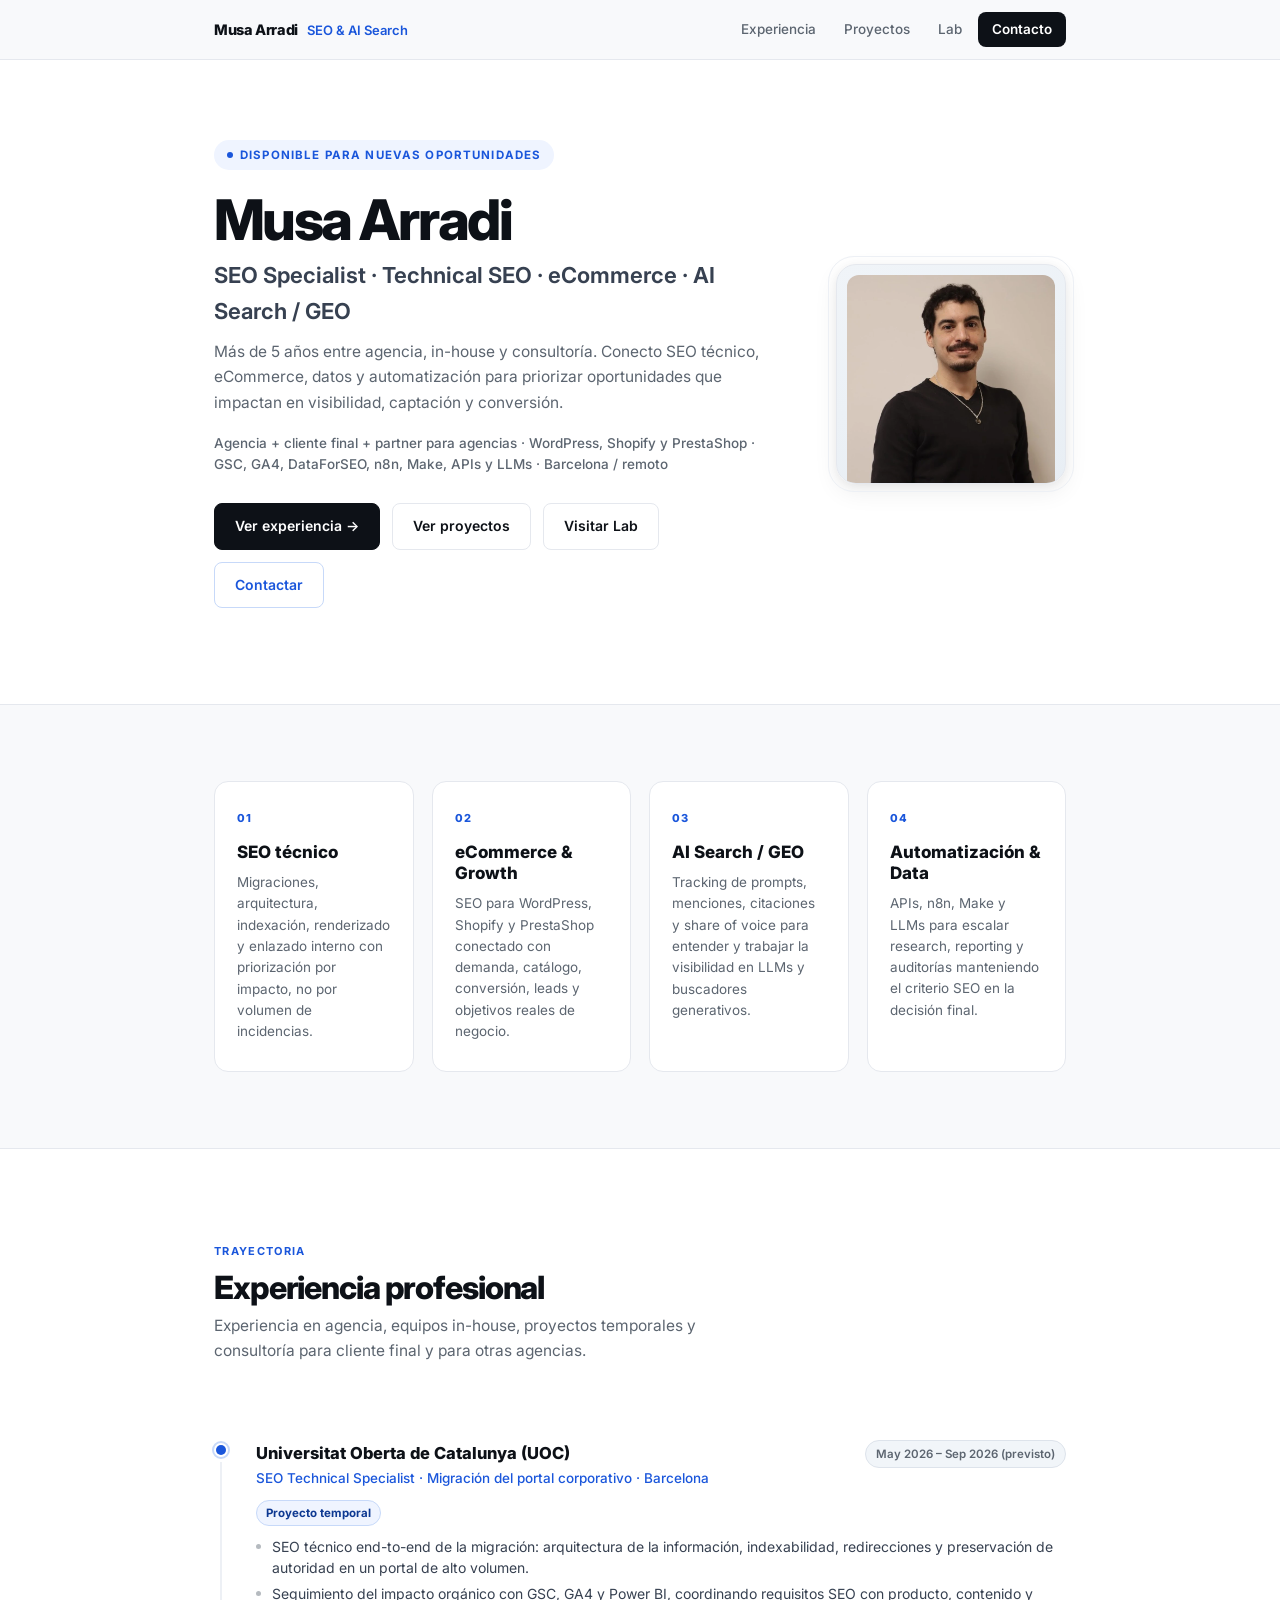
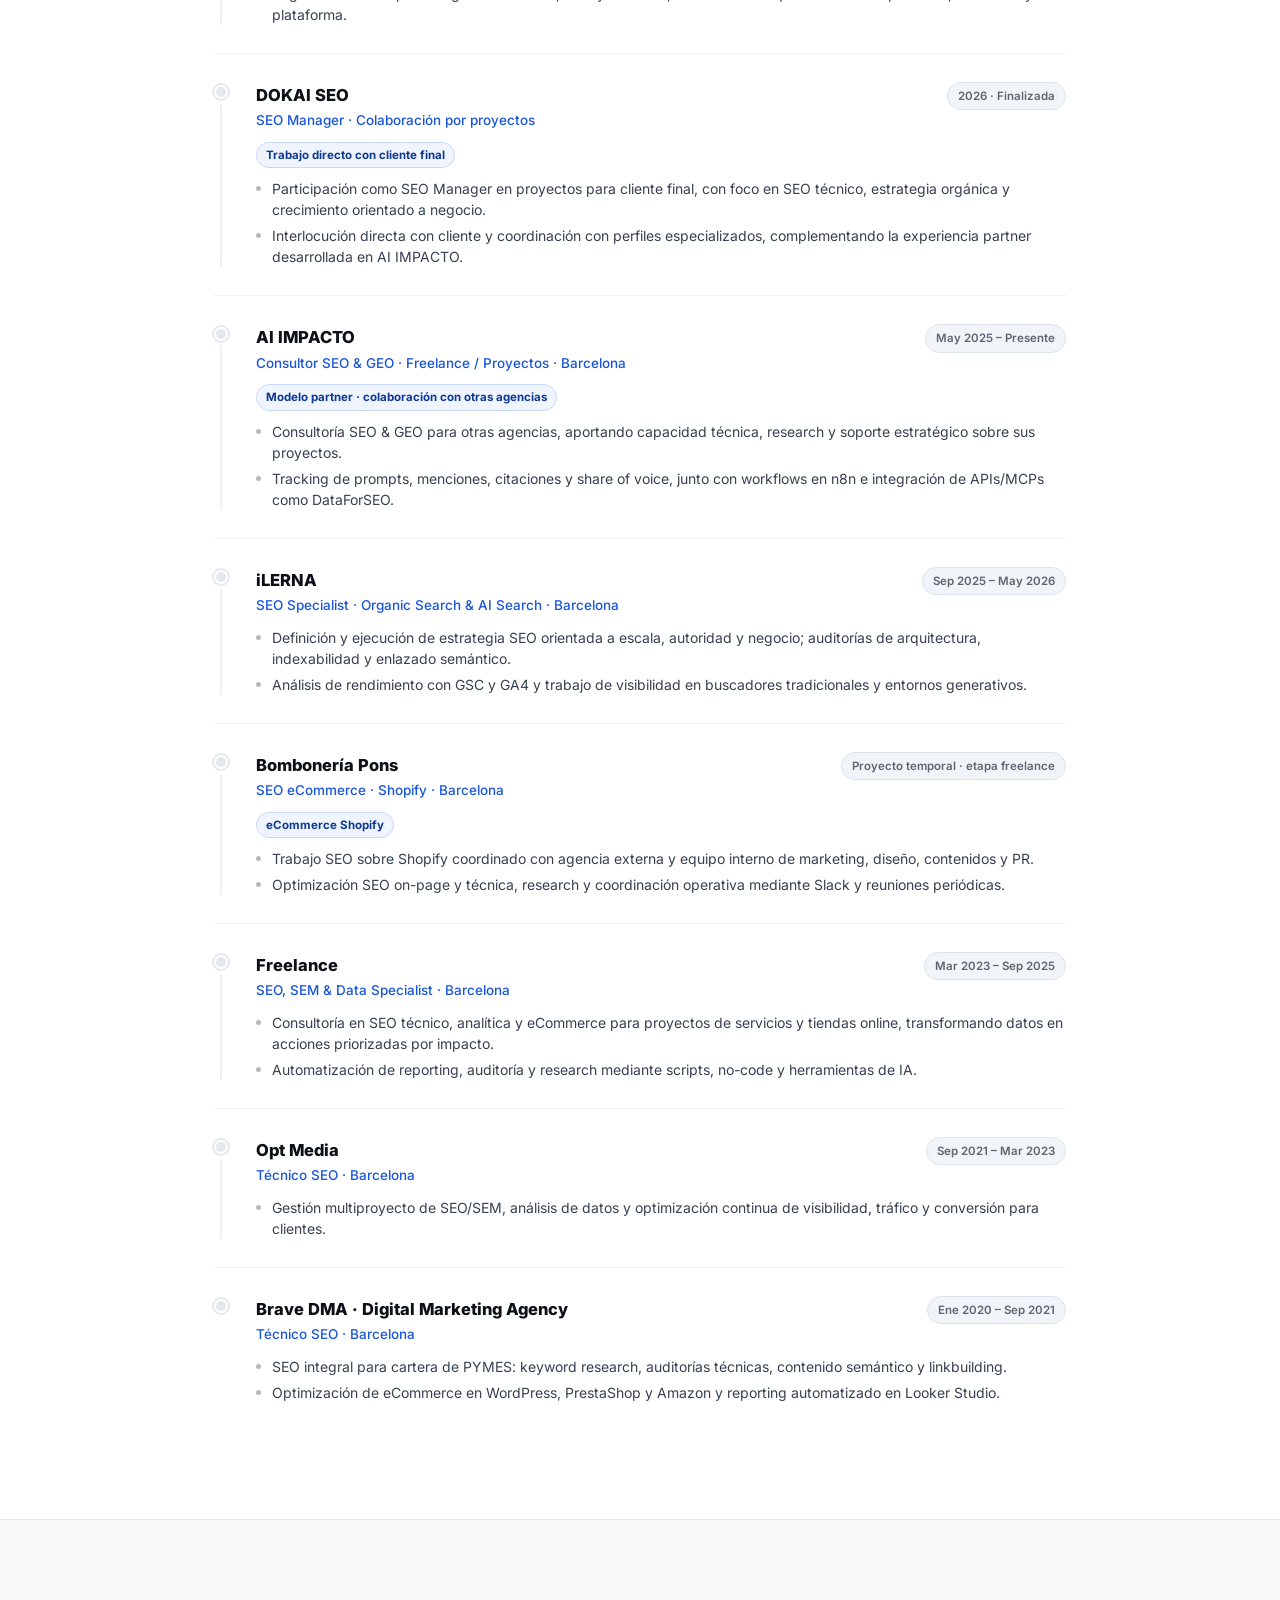
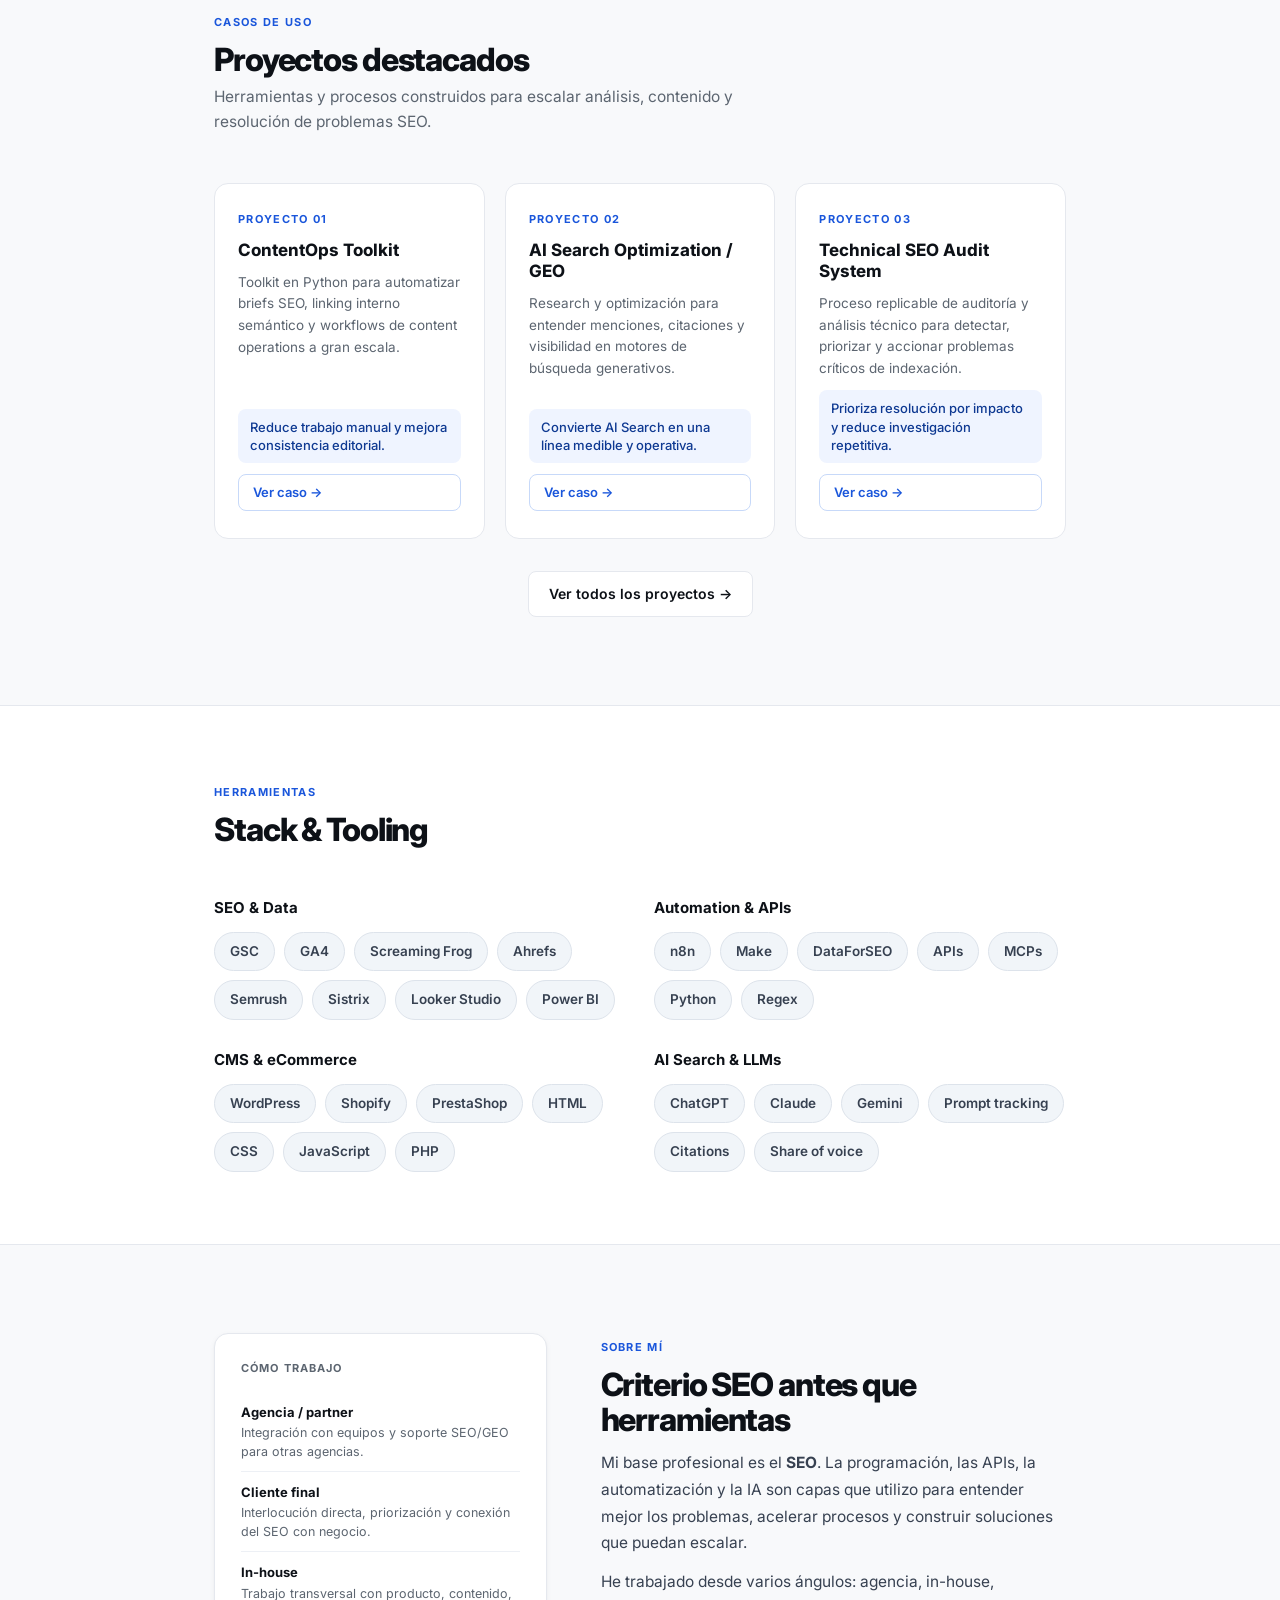
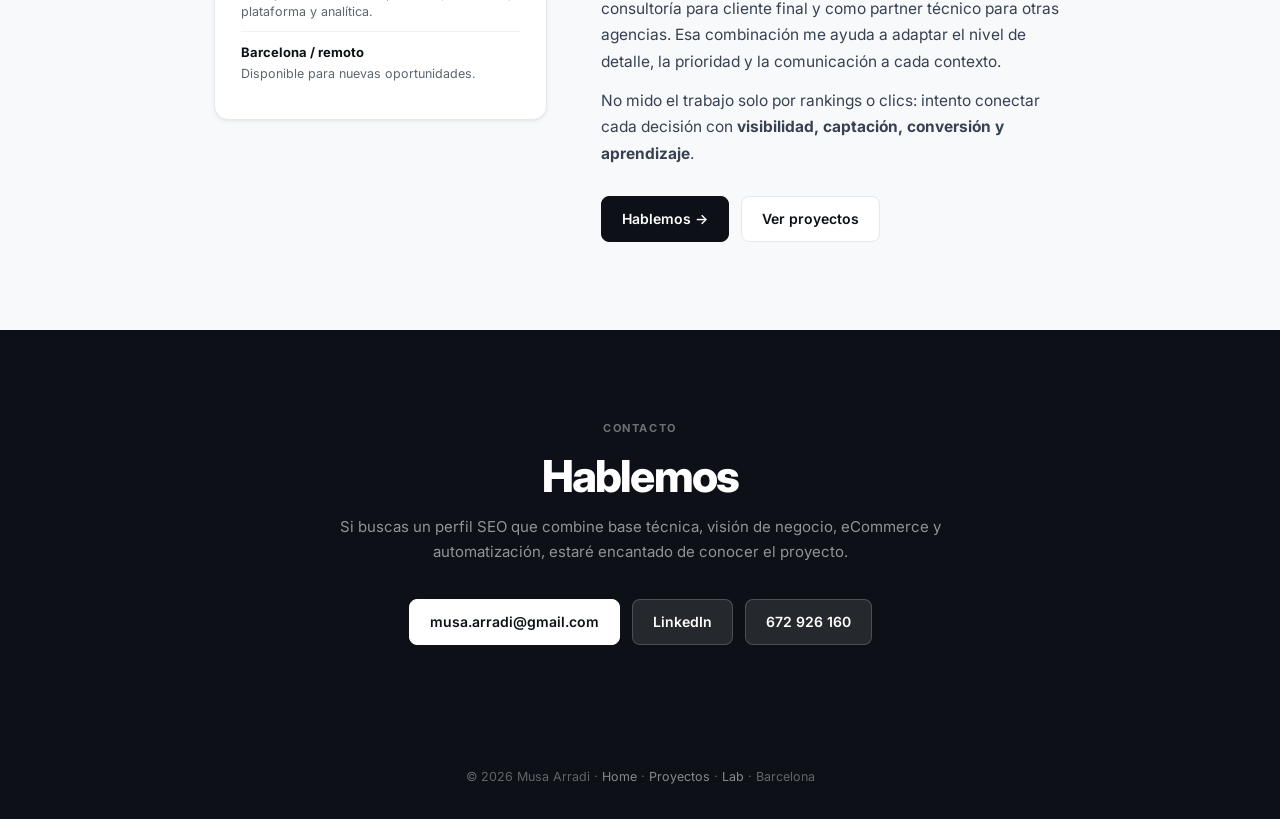
==== commit e8b4a191: "Marcar colaboración con DOKAI SEO como finalizada" ====
--- a/index.html
+++ b/index.html
@@ -121,7 +121,7 @@
         </article>
         <article class="exp-item fi">
           <div class="exp-timeline"><div class="exp-dot"></div><div class="exp-line"></div></div>
-          <div><div class="exp-header"><div><div class="exp-company">DOKAI SEO</div><div class="exp-role">SEO Manager · Colaboración por proyectos</div></div><div class="exp-dates">2026 – Presente</div></div><span class="exp-context">Trabajo directo con cliente final</span><ul class="exp-bullets"><li>Participación como SEO Manager en proyectos para cliente final, con foco en SEO técnico, estrategia orgánica y crecimiento orientado a negocio.</li><li>Interlocución directa con cliente y coordinación con perfiles especializados, complementando la experiencia partner desarrollada en AI IMPACTO.</li></ul></div>
+          <div><div class="exp-header"><div><div class="exp-company">DOKAI SEO</div><div class="exp-role">SEO Manager · Colaboración por proyectos</div></div><div class="exp-dates">2026 · Finalizada</div></div><span class="exp-context">Trabajo directo con cliente final</span><ul class="exp-bullets"><li>Participación como SEO Manager en proyectos para cliente final, con foco en SEO técnico, estrategia orgánica y crecimiento orientado a negocio.</li><li>Interlocución directa con cliente y coordinación con perfiles especializados, complementando la experiencia partner desarrollada en AI IMPACTO.</li></ul></div>
         </article>
         <article class="exp-item fi">
           <div class="exp-timeline"><div class="exp-dot"></div><div class="exp-line"></div></div>
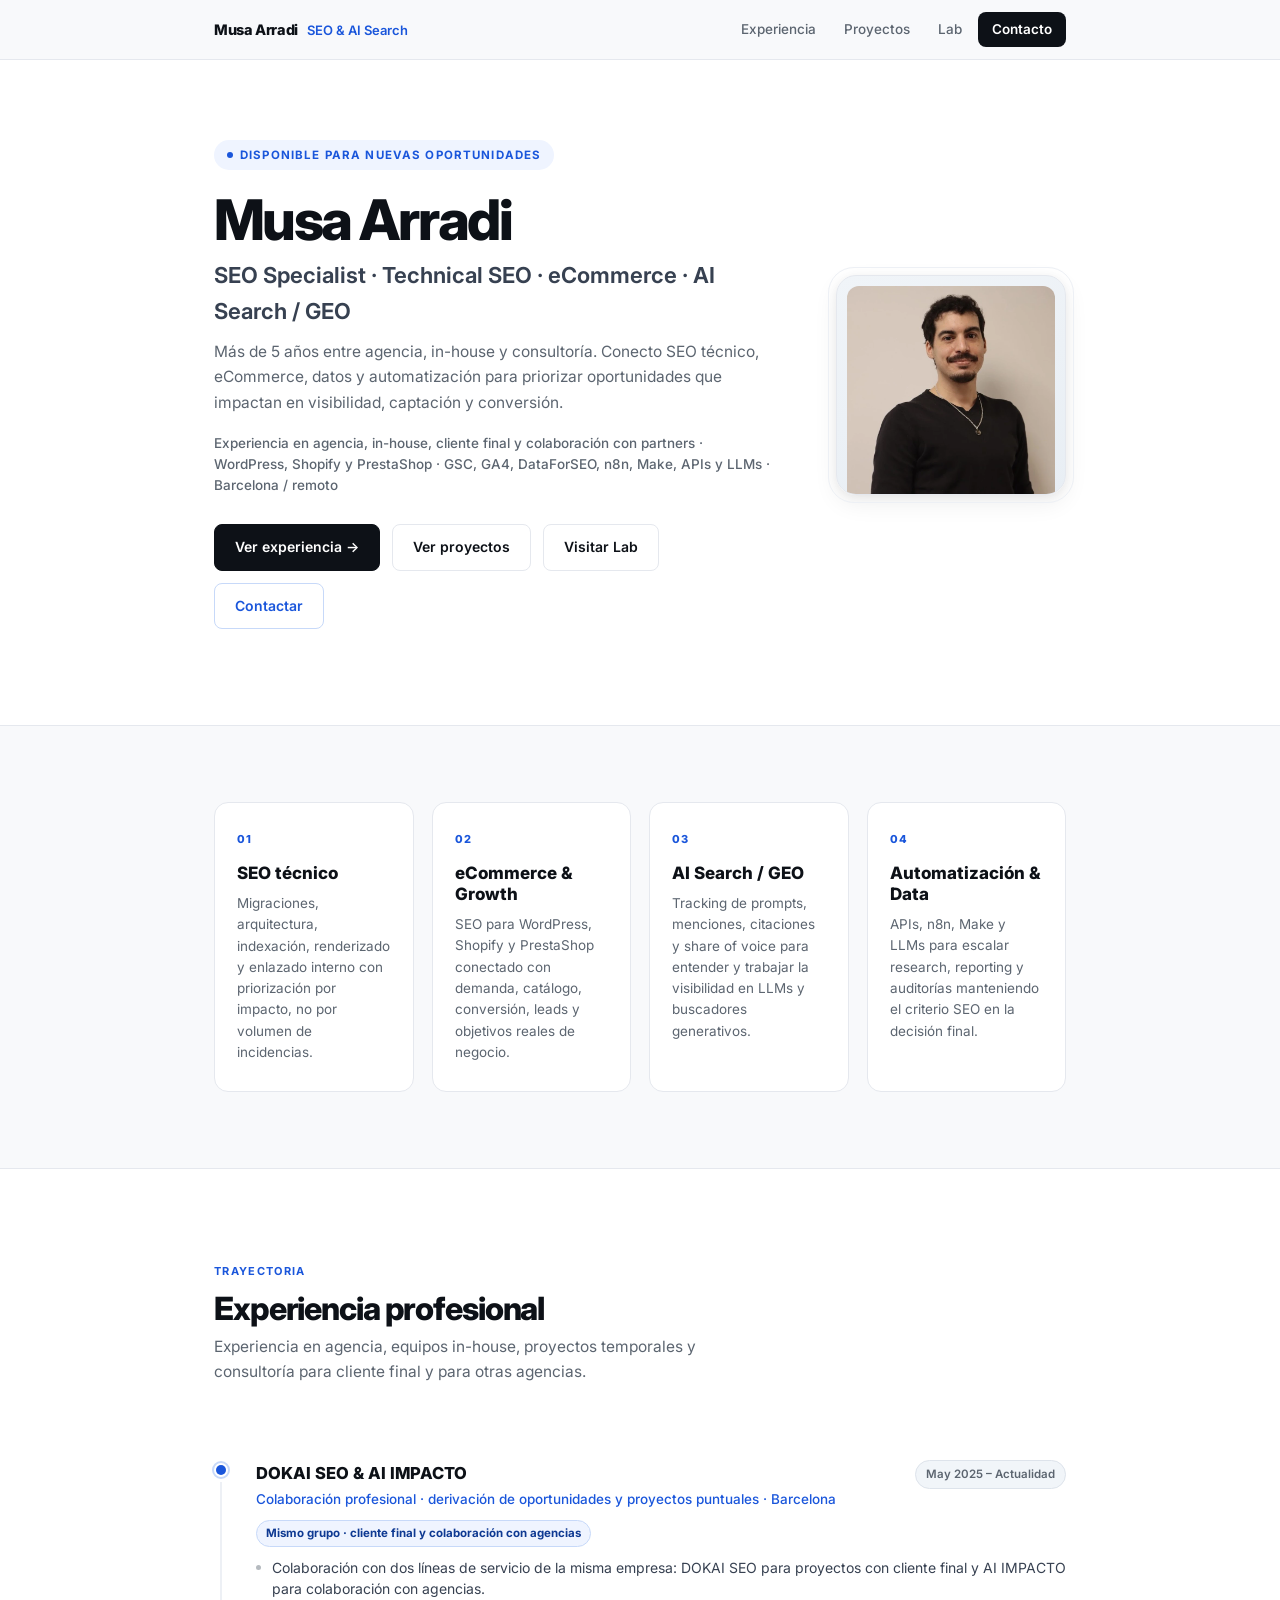
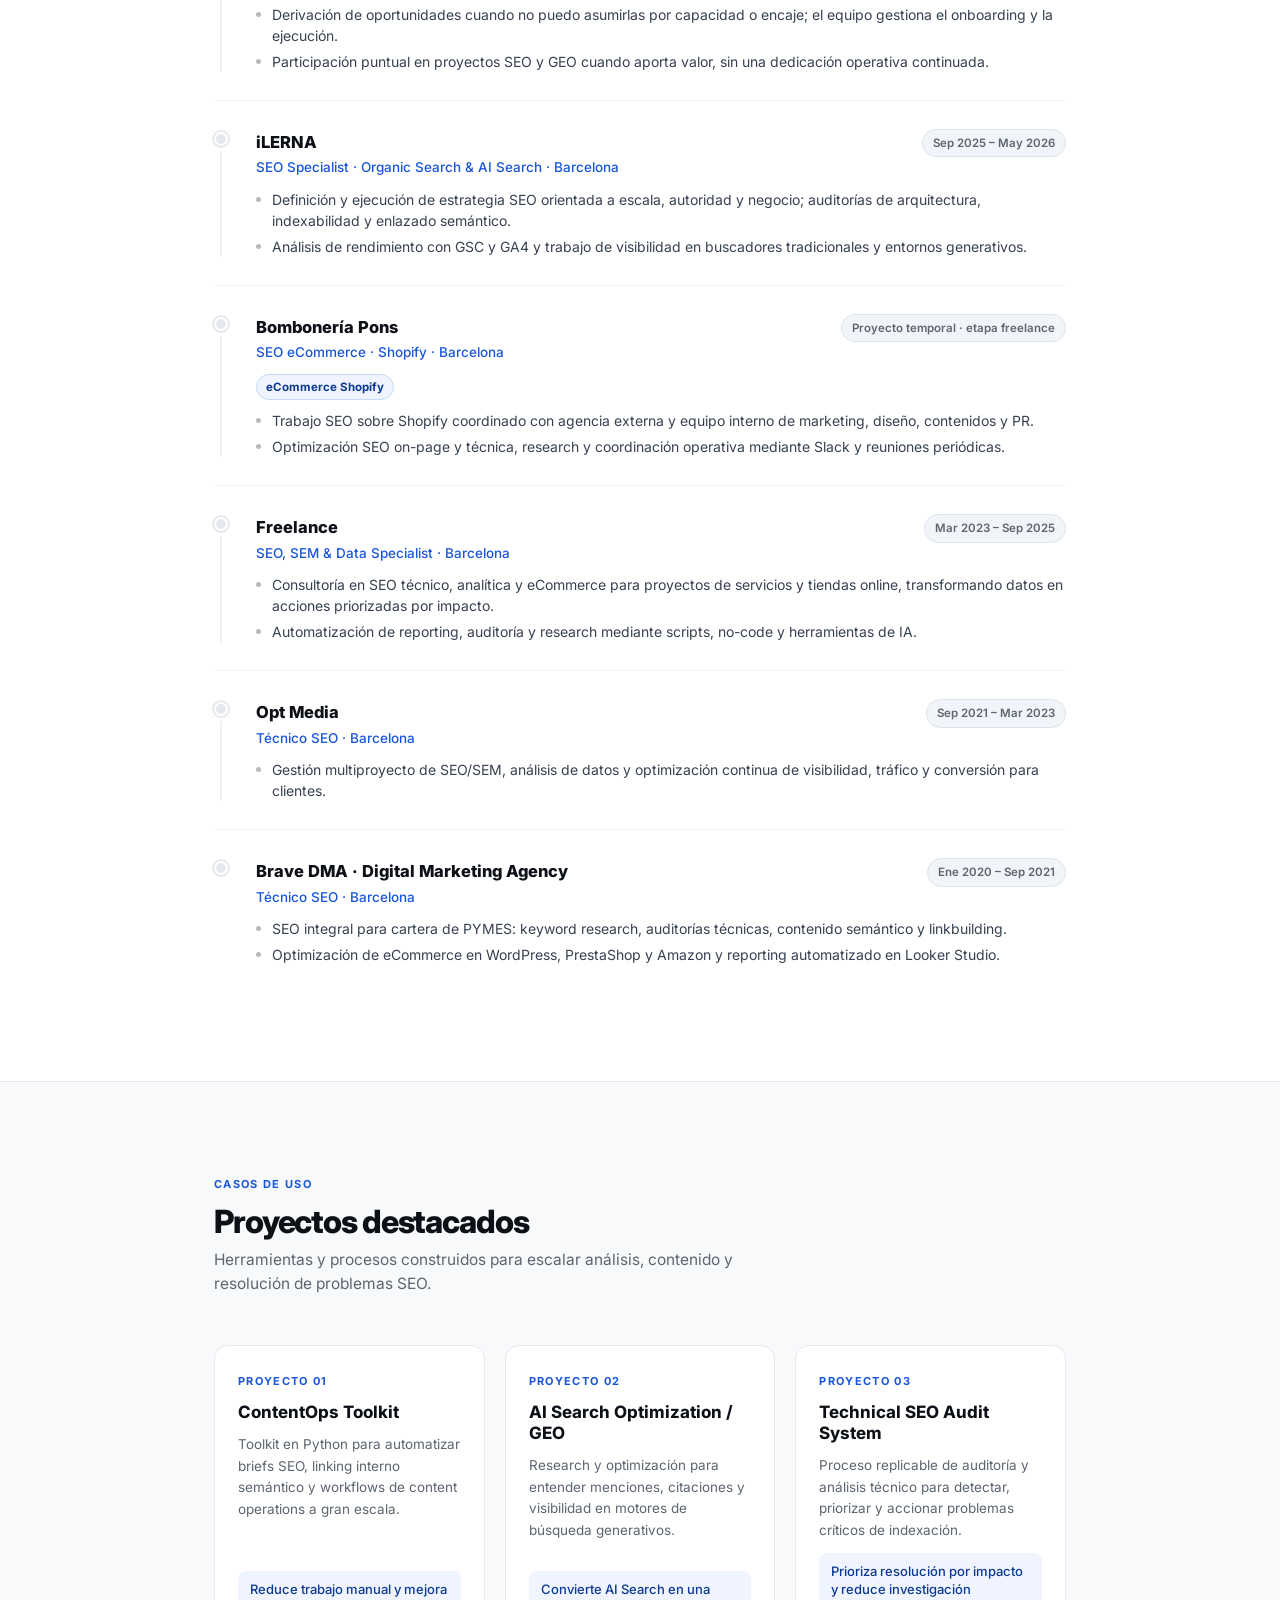
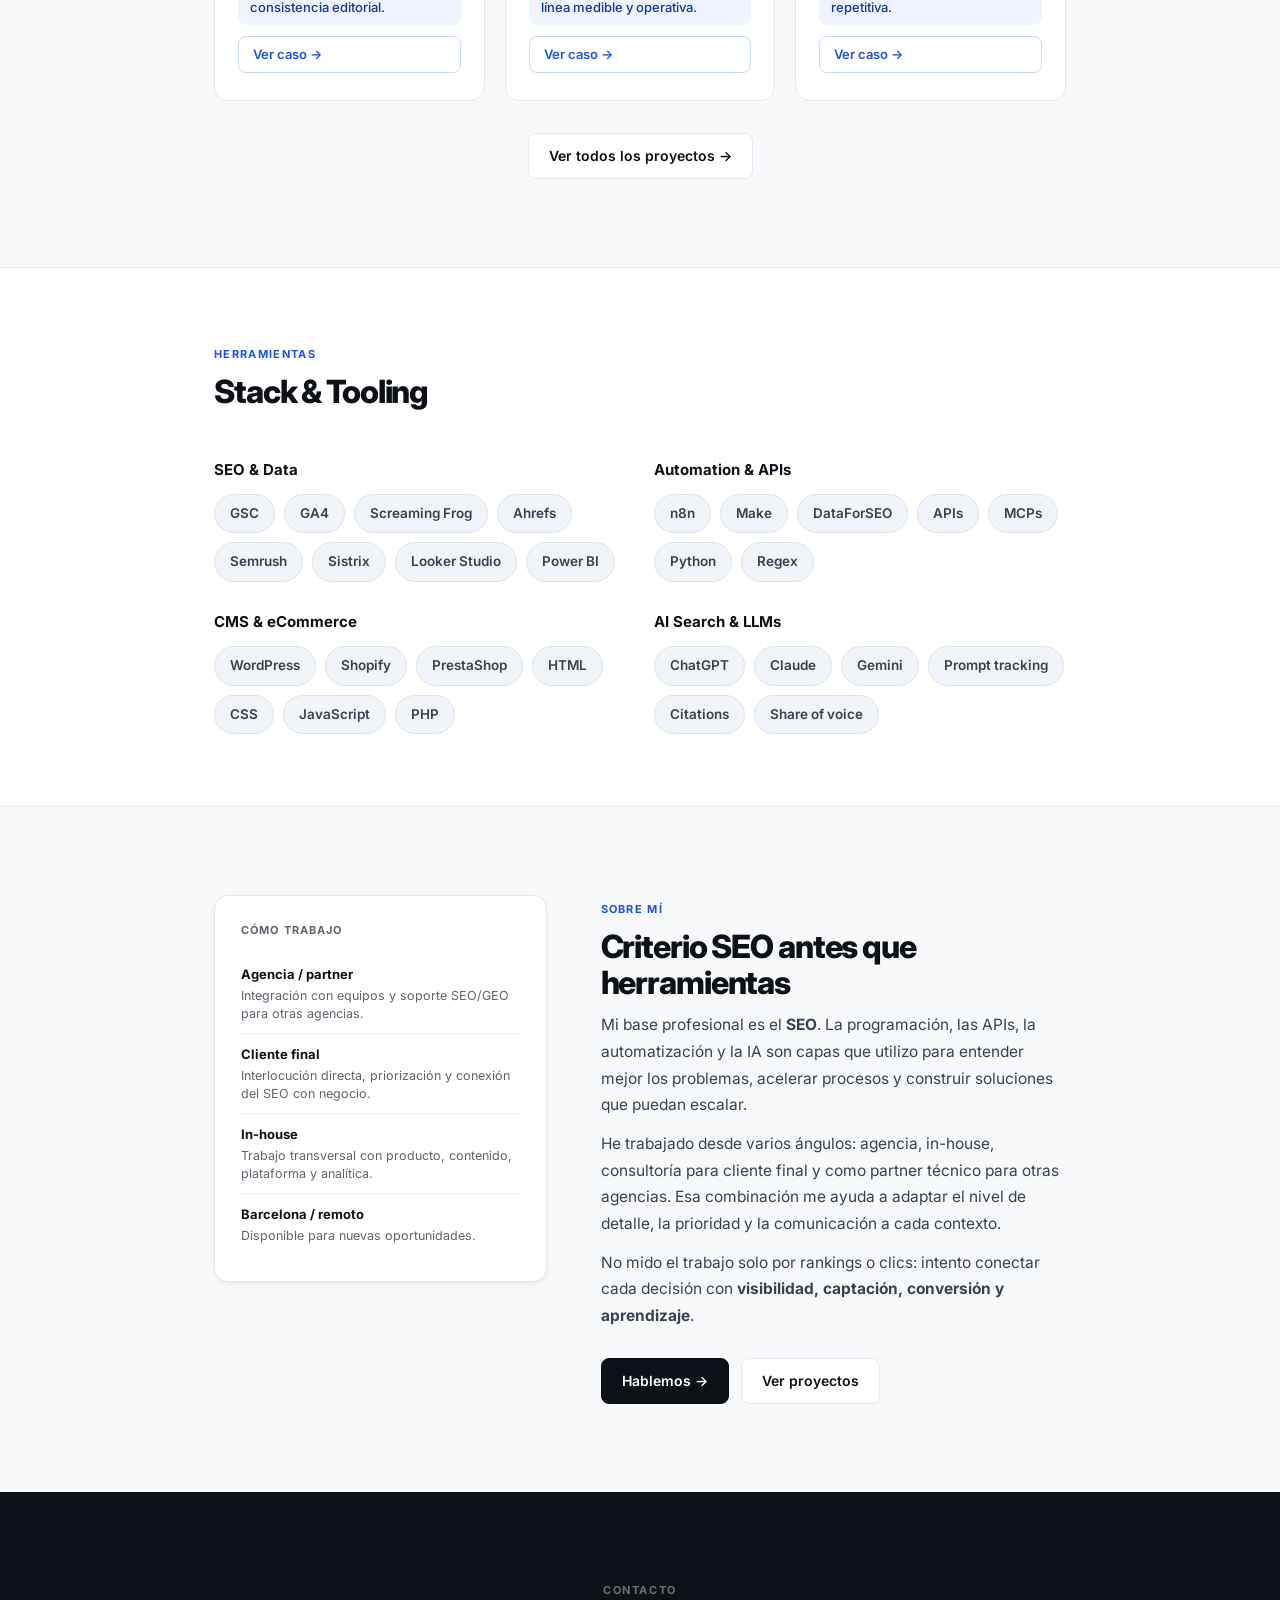
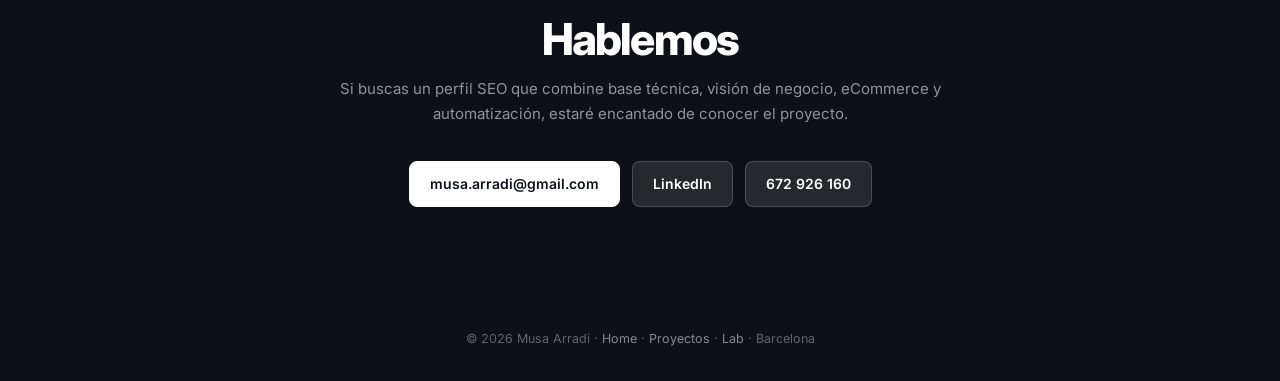
==== commit 6791a095: "Aclarar colaboración con DOKAI SEO y AI IMPACTO" ====
--- a/index.html
+++ b/index.html
@@ -76,7 +76,7 @@
           <h1 class="hero-name">Musa Arradi</h1>
           <div class="hero-title">SEO Specialist · Technical SEO · eCommerce · AI Search / GEO</div>
           <p class="hero-subtitle">Más de 5 años entre agencia, in-house y consultoría. Conecto SEO técnico, eCommerce, datos y automatización para priorizar oportunidades que impactan en visibilidad, captación y conversión.</p>
-          <p class="hero-proof">Agencia + cliente final + partner para agencias · WordPress, Shopify y PrestaShop · GSC, GA4, DataForSEO, n8n, Make, APIs y LLMs · Barcelona / remoto</p>
+          <p class="hero-proof">Experiencia en agencia, in-house, cliente final y colaboración con partners · WordPress, Shopify y PrestaShop · GSC, GA4, DataForSEO, n8n, Make, APIs y LLMs · Barcelona / remoto</p>
           <div class="hero-cta">
             <a href="#experience" class="btn btn-primary">Ver experiencia →</a>
             <a href="projects.html" class="btn btn-secondary">Ver proyectos</a>
@@ -117,15 +117,7 @@
       <div class="exp-list">
         <article class="exp-item fi">
           <div class="exp-timeline"><div class="exp-dot"></div><div class="exp-line"></div></div>
-          <div><div class="exp-header"><div><div class="exp-company">Universitat Oberta de Catalunya (UOC)</div><div class="exp-role">SEO Technical Specialist · Migración del portal corporativo · Barcelona</div></div><div class="exp-dates">May 2026 – Sep 2026 (previsto)</div></div><span class="exp-context">Proyecto temporal</span><ul class="exp-bullets"><li>SEO técnico end-to-end de la migración: arquitectura de la información, indexabilidad, redirecciones y preservación de autoridad en un portal de alto volumen.</li><li>Seguimiento del impacto orgánico con GSC, GA4 y Power BI, coordinando requisitos SEO con producto, contenido y plataforma.</li></ul></div>
-        </article>
-        <article class="exp-item fi">
-          <div class="exp-timeline"><div class="exp-dot"></div><div class="exp-line"></div></div>
-          <div><div class="exp-header"><div><div class="exp-company">DOKAI SEO</div><div class="exp-role">SEO Manager · Colaboración por proyectos</div></div><div class="exp-dates">2026 · Finalizada</div></div><span class="exp-context">Trabajo directo con cliente final</span><ul class="exp-bullets"><li>Participación como SEO Manager en proyectos para cliente final, con foco en SEO técnico, estrategia orgánica y crecimiento orientado a negocio.</li><li>Interlocución directa con cliente y coordinación con perfiles especializados, complementando la experiencia partner desarrollada en AI IMPACTO.</li></ul></div>
-        </article>
-        <article class="exp-item fi">
-          <div class="exp-timeline"><div class="exp-dot"></div><div class="exp-line"></div></div>
-          <div><div class="exp-header"><div><div class="exp-company">AI IMPACTO</div><div class="exp-role">Consultor SEO &amp; GEO · Freelance / Proyectos · Barcelona</div></div><div class="exp-dates">May 2025 – Presente</div></div><span class="exp-context">Modelo partner · colaboración con otras agencias</span><ul class="exp-bullets"><li>Consultoría SEO &amp; GEO para otras agencias, aportando capacidad técnica, research y soporte estratégico sobre sus proyectos.</li><li>Tracking de prompts, menciones, citaciones y share of voice, junto con workflows en n8n e integración de APIs/MCPs como DataForSEO.</li></ul></div>
+          <div><div class="exp-header"><div><div class="exp-company">DOKAI SEO &amp; AI IMPACTO</div><div class="exp-role">Colaboración profesional · derivación de oportunidades y proyectos puntuales · Barcelona</div></div><div class="exp-dates">May 2025 – Actualidad</div></div><span class="exp-context">Mismo grupo · cliente final y colaboración con agencias</span><ul class="exp-bullets"><li>Colaboración con dos líneas de servicio de la misma empresa: DOKAI SEO para proyectos con cliente final y AI IMPACTO para colaboración con agencias.</li><li>Derivación de oportunidades cuando no puedo asumirlas por capacidad o encaje; el equipo gestiona el onboarding y la ejecución.</li><li>Participación puntual en proyectos SEO y GEO cuando aporta valor, sin una dedicación operativa continuada.</li></ul></div>
         </article>
         <article class="exp-item fi">
           <div class="exp-timeline"><div class="exp-dot"></div><div class="exp-line"></div></div>
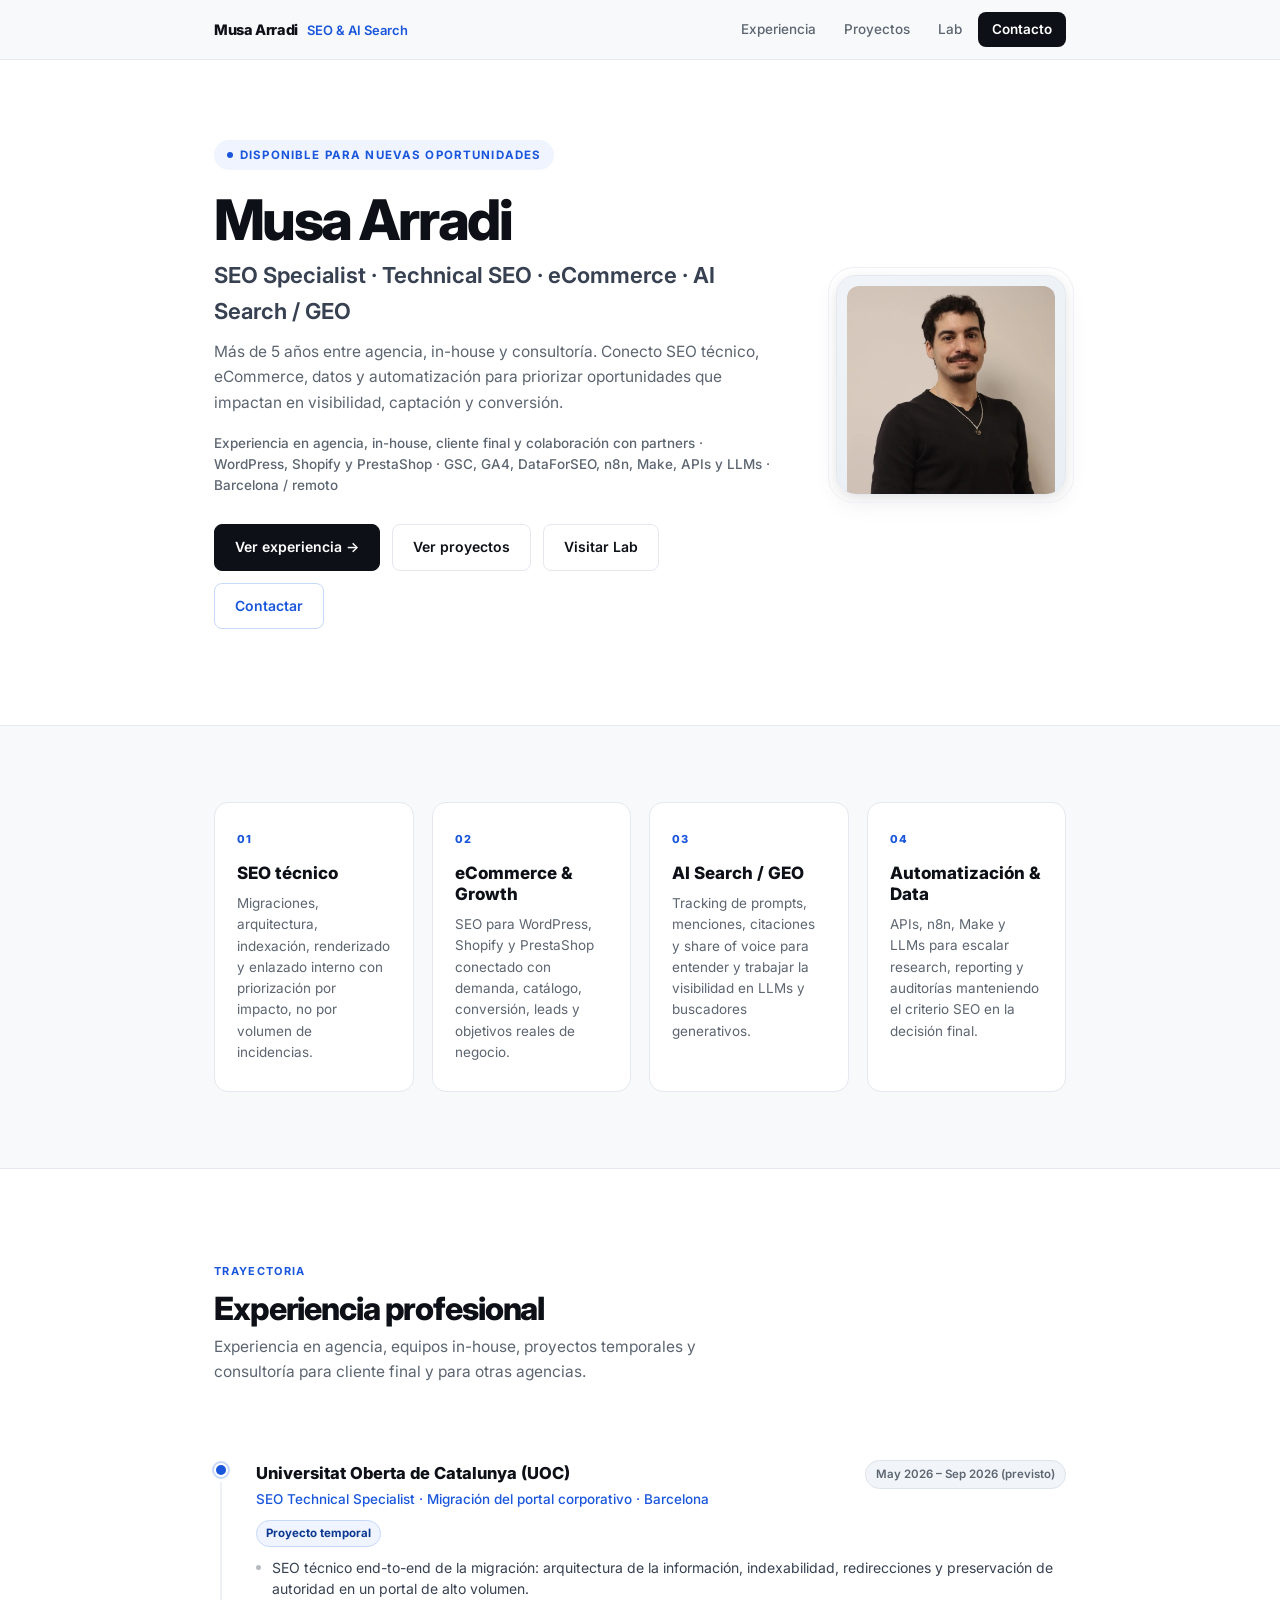
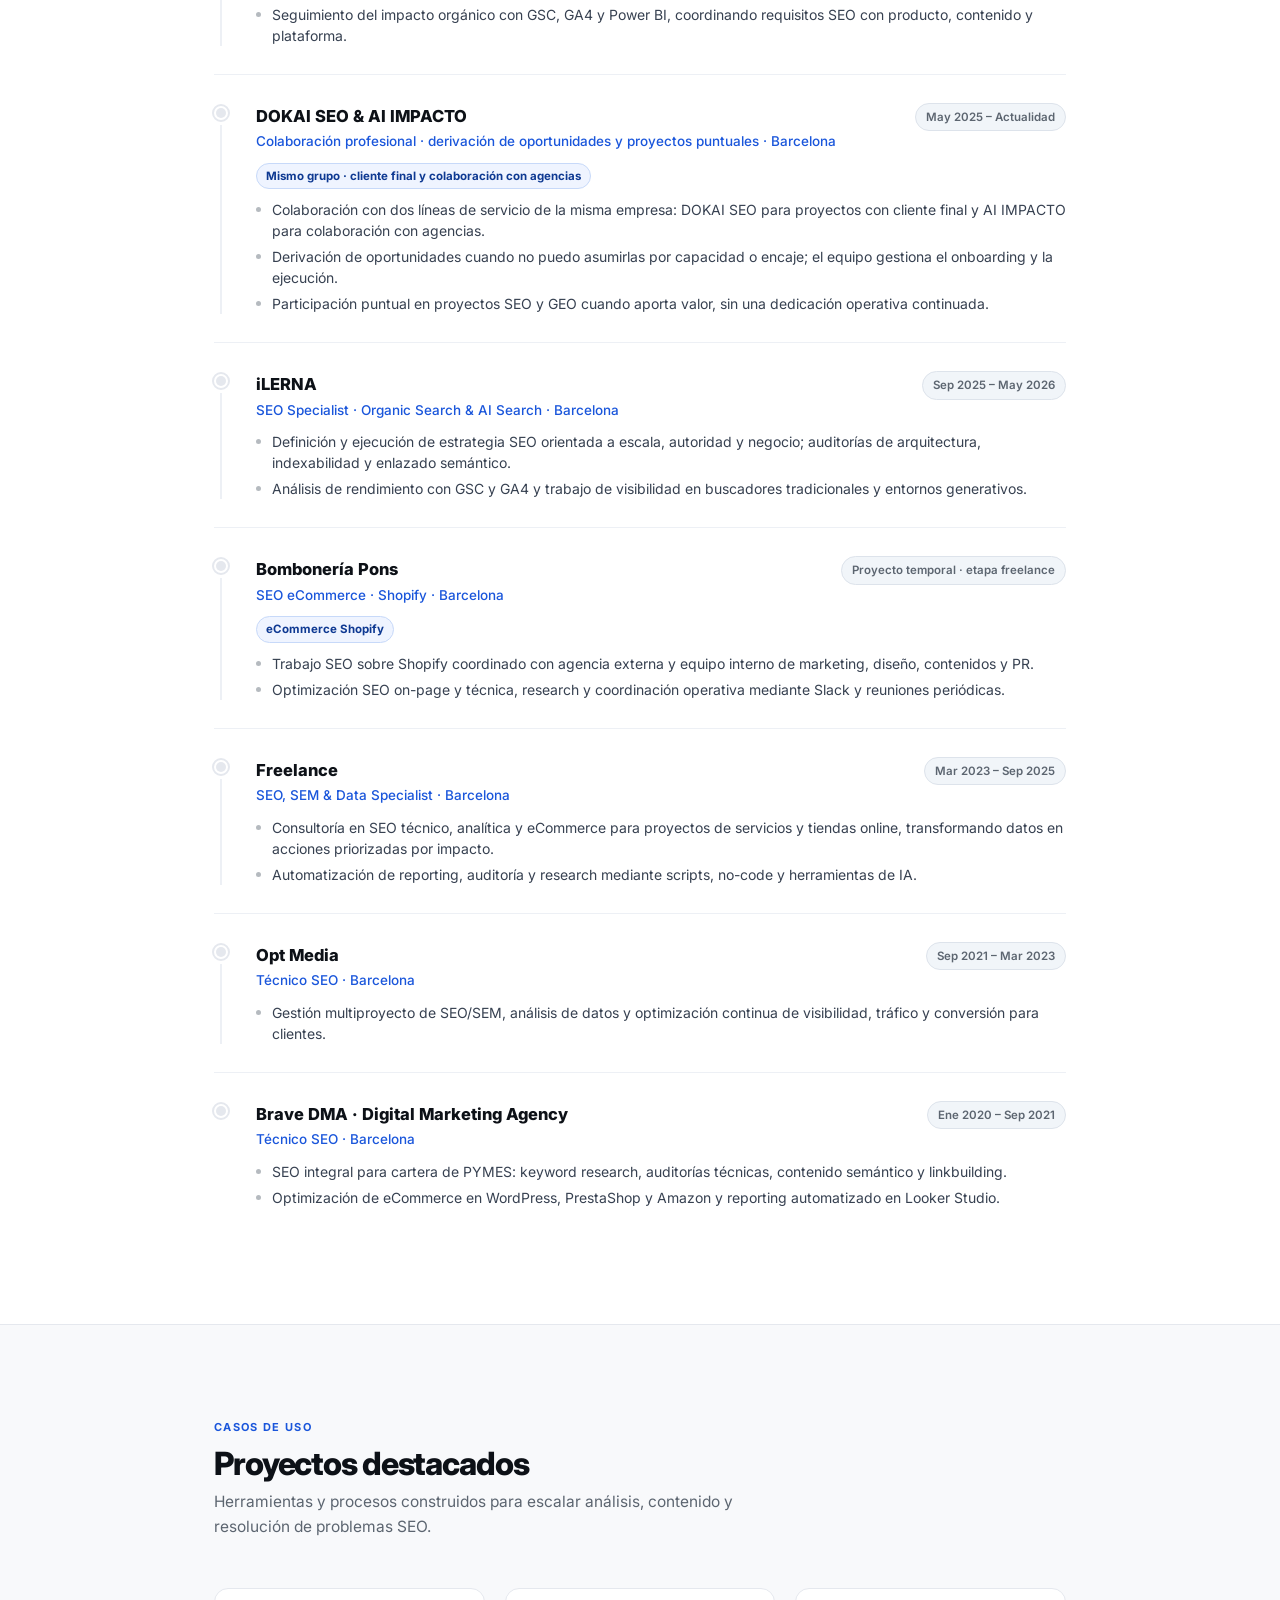
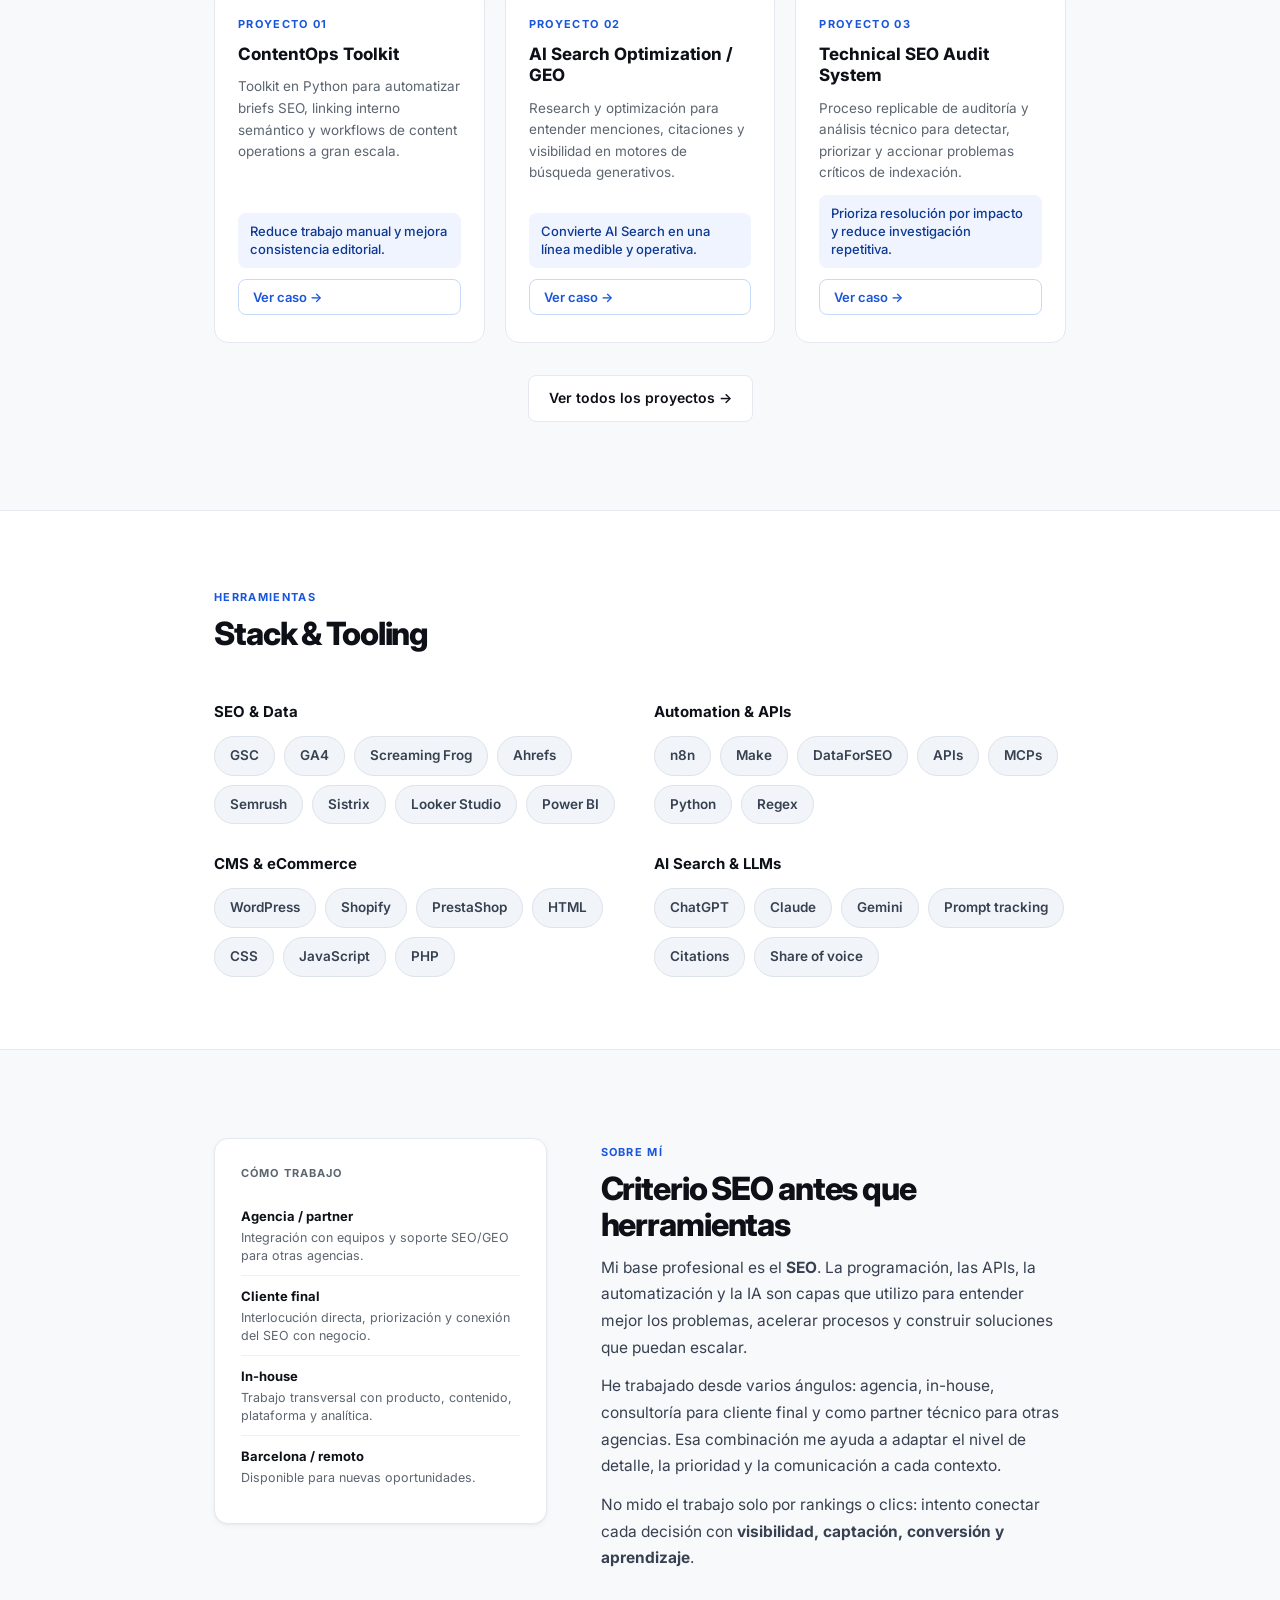
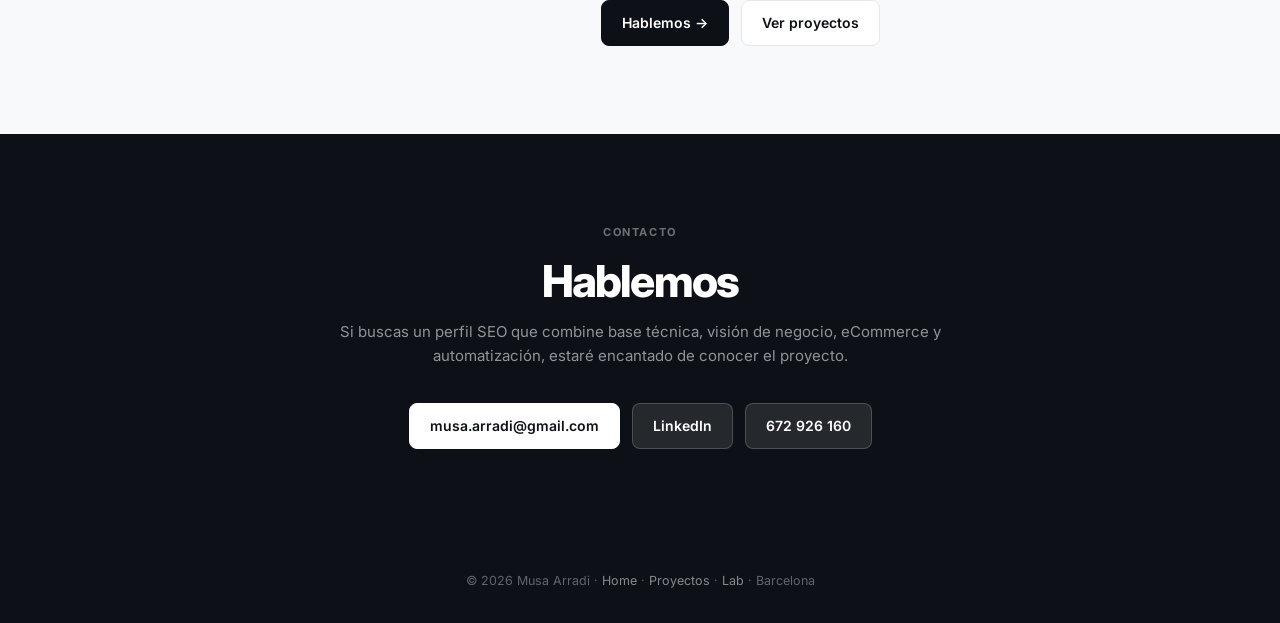
==== commit 25da5dae: "Restaurar la experiencia de la UOC en primera posición" ====
--- a/index.html
+++ b/index.html
@@ -117,6 +117,10 @@
       <div class="exp-list">
         <article class="exp-item fi">
           <div class="exp-timeline"><div class="exp-dot"></div><div class="exp-line"></div></div>
+          <div><div class="exp-header"><div><div class="exp-company">Universitat Oberta de Catalunya (UOC)</div><div class="exp-role">SEO Technical Specialist · Migración del portal corporativo · Barcelona</div></div><div class="exp-dates">May 2026 – Sep 2026 (previsto)</div></div><span class="exp-context">Proyecto temporal</span><ul class="exp-bullets"><li>SEO técnico end-to-end de la migración: arquitectura de la información, indexabilidad, redirecciones y preservación de autoridad en un portal de alto volumen.</li><li>Seguimiento del impacto orgánico con GSC, GA4 y Power BI, coordinando requisitos SEO con producto, contenido y plataforma.</li></ul></div>
+        </article>
+        <article class="exp-item fi">
+          <div class="exp-timeline"><div class="exp-dot"></div><div class="exp-line"></div></div>
           <div><div class="exp-header"><div><div class="exp-company">DOKAI SEO &amp; AI IMPACTO</div><div class="exp-role">Colaboración profesional · derivación de oportunidades y proyectos puntuales · Barcelona</div></div><div class="exp-dates">May 2025 – Actualidad</div></div><span class="exp-context">Mismo grupo · cliente final y colaboración con agencias</span><ul class="exp-bullets"><li>Colaboración con dos líneas de servicio de la misma empresa: DOKAI SEO para proyectos con cliente final y AI IMPACTO para colaboración con agencias.</li><li>Derivación de oportunidades cuando no puedo asumirlas por capacidad o encaje; el equipo gestiona el onboarding y la ejecución.</li><li>Participación puntual en proyectos SEO y GEO cuando aporta valor, sin una dedicación operativa continuada.</li></ul></div>
         </article>
         <article class="exp-item fi">
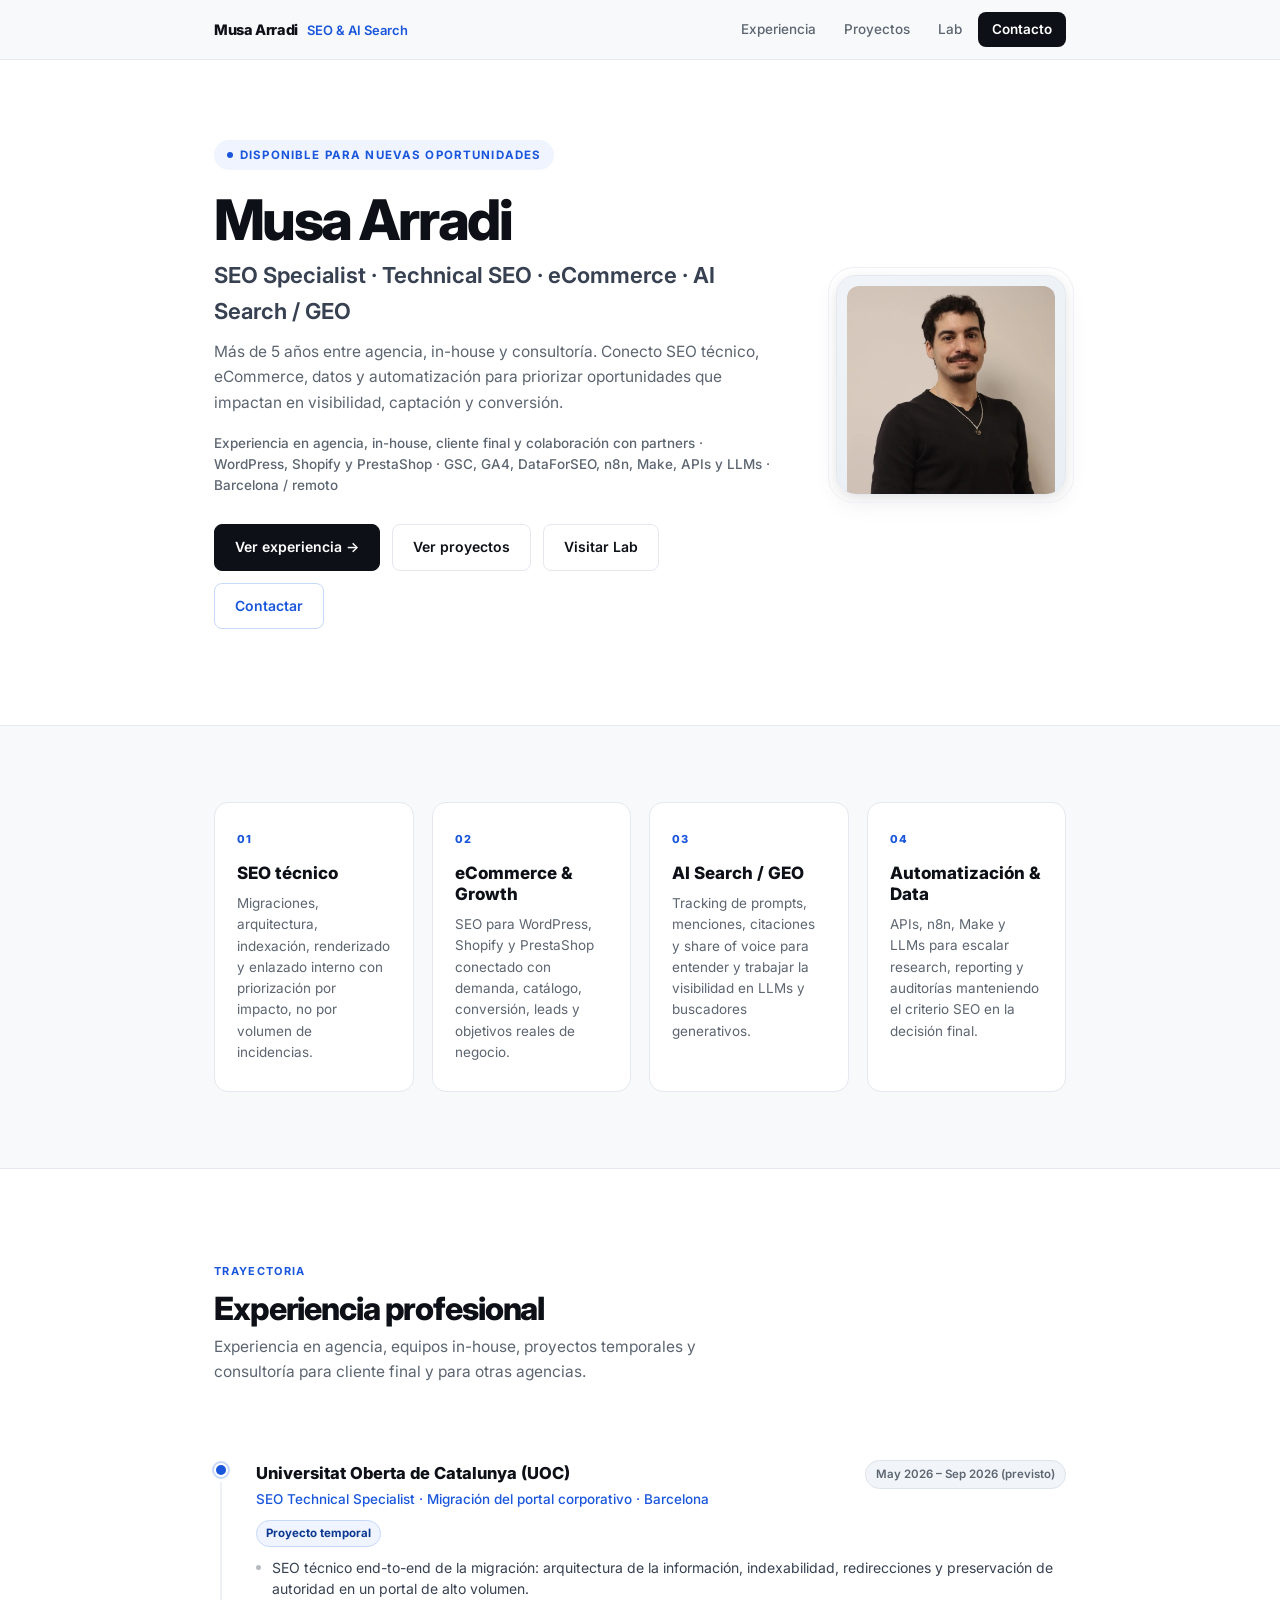
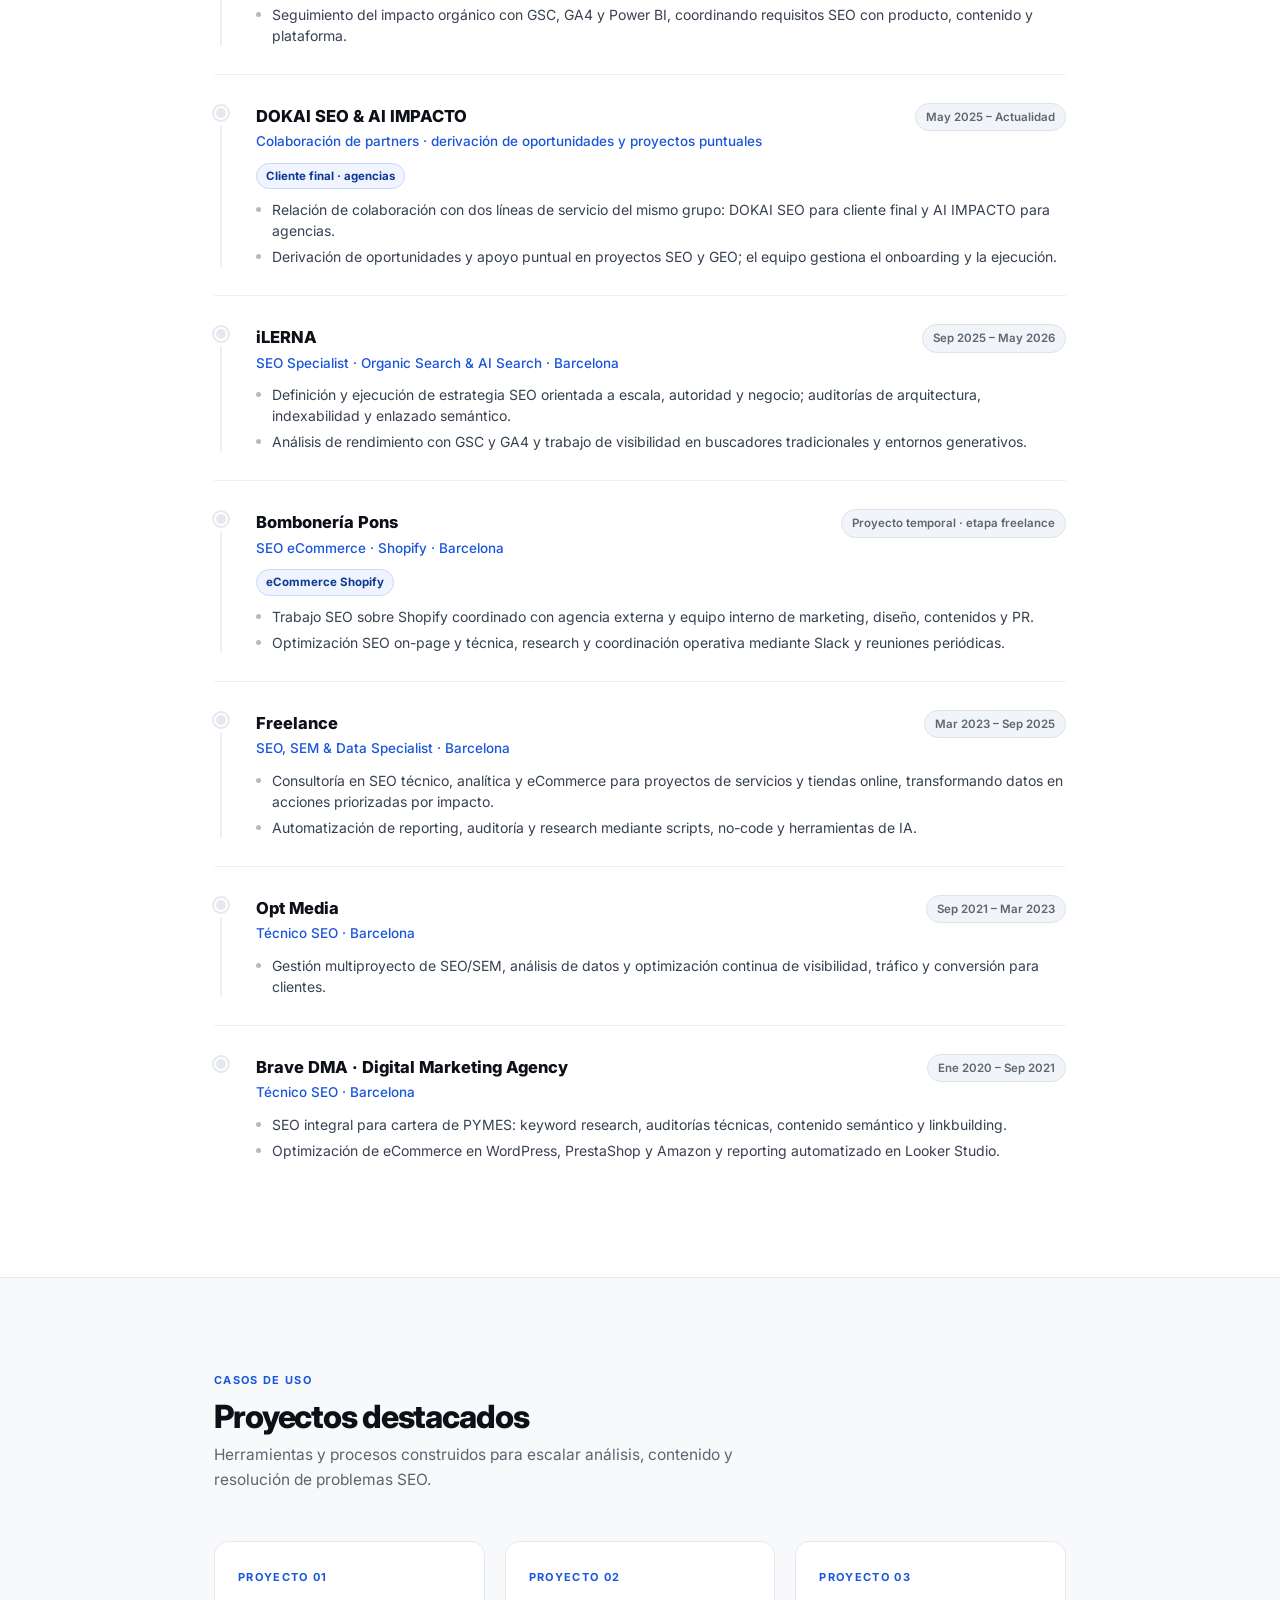
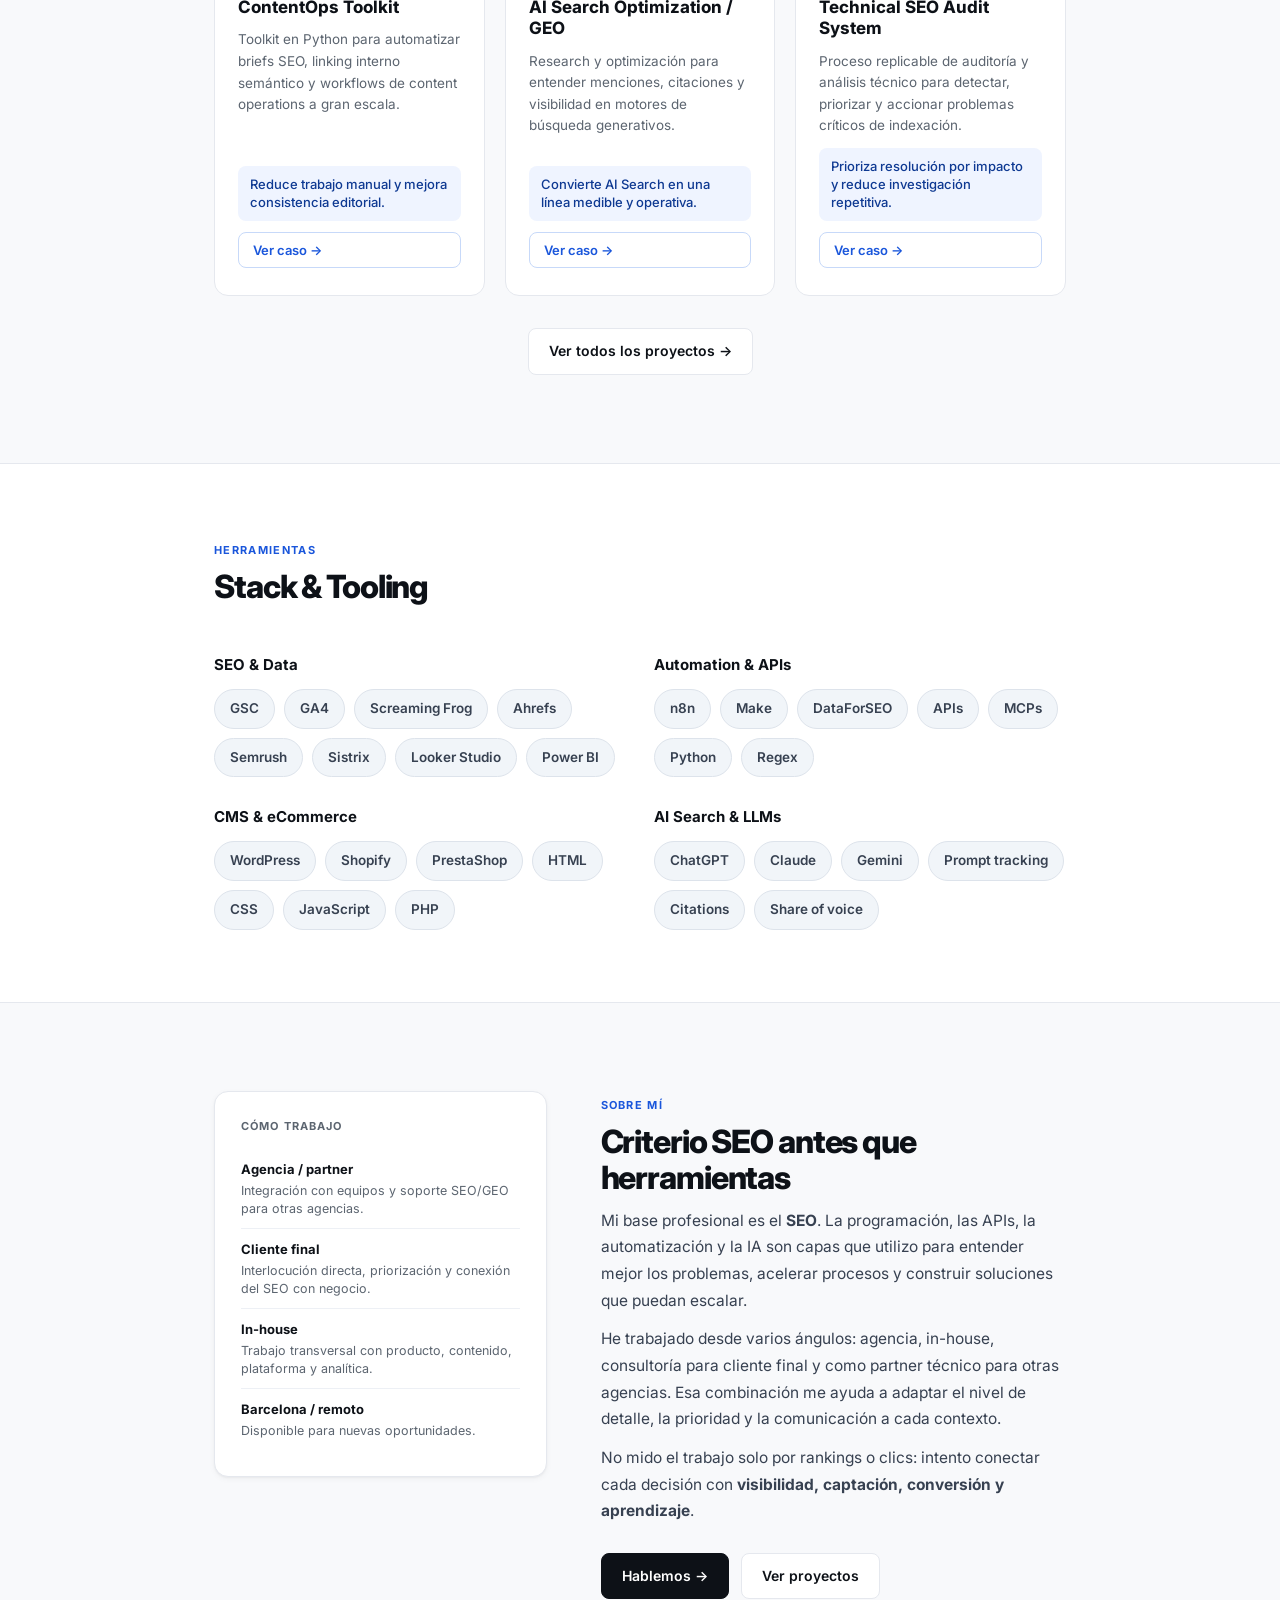
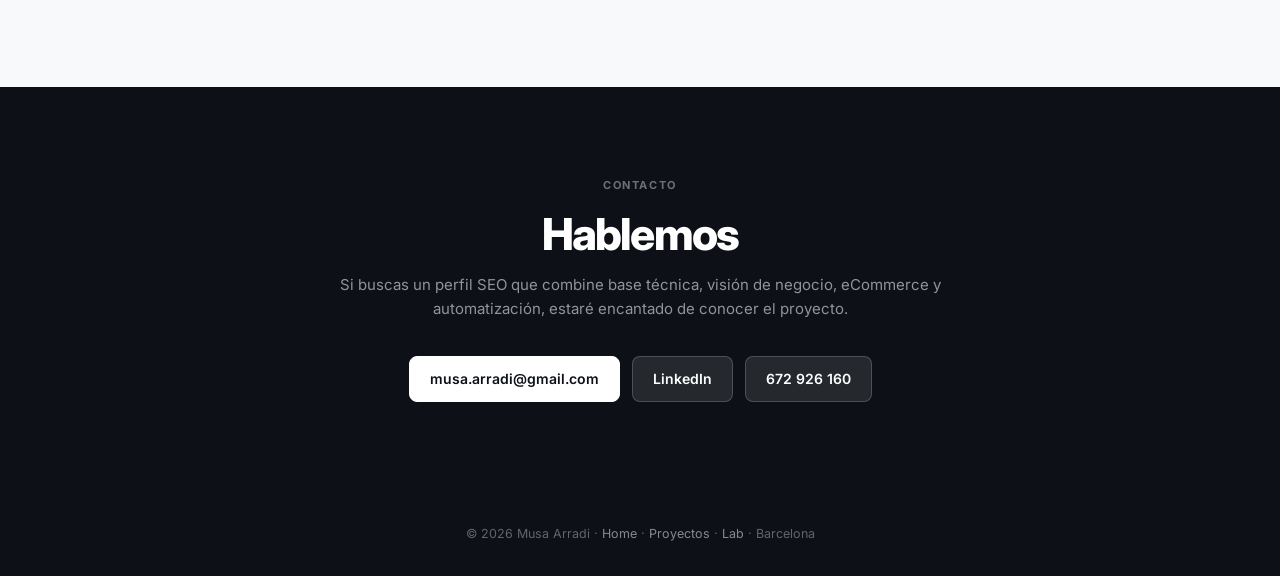
==== commit b8cc93cf: "Simplificar la explicación de colaboración con DOKAI y AI IMPACTO" ====
--- a/index.html
+++ b/index.html
@@ -121,7 +121,7 @@
         </article>
         <article class="exp-item fi">
           <div class="exp-timeline"><div class="exp-dot"></div><div class="exp-line"></div></div>
-          <div><div class="exp-header"><div><div class="exp-company">DOKAI SEO &amp; AI IMPACTO</div><div class="exp-role">Colaboración profesional · derivación de oportunidades y proyectos puntuales · Barcelona</div></div><div class="exp-dates">May 2025 – Actualidad</div></div><span class="exp-context">Mismo grupo · cliente final y colaboración con agencias</span><ul class="exp-bullets"><li>Colaboración con dos líneas de servicio de la misma empresa: DOKAI SEO para proyectos con cliente final y AI IMPACTO para colaboración con agencias.</li><li>Derivación de oportunidades cuando no puedo asumirlas por capacidad o encaje; el equipo gestiona el onboarding y la ejecución.</li><li>Participación puntual en proyectos SEO y GEO cuando aporta valor, sin una dedicación operativa continuada.</li></ul></div>
+          <div><div class="exp-header"><div><div class="exp-company">DOKAI SEO &amp; AI IMPACTO</div><div class="exp-role">Colaboración de partners · derivación de oportunidades y proyectos puntuales</div></div><div class="exp-dates">May 2025 – Actualidad</div></div><span class="exp-context">Cliente final · agencias</span><ul class="exp-bullets"><li>Relación de colaboración con dos líneas de servicio del mismo grupo: DOKAI SEO para cliente final y AI IMPACTO para agencias.</li><li>Derivación de oportunidades y apoyo puntual en proyectos SEO y GEO; el equipo gestiona el onboarding y la ejecución.</li></ul></div>
         </article>
         <article class="exp-item fi">
           <div class="exp-timeline"><div class="exp-dot"></div><div class="exp-line"></div></div>
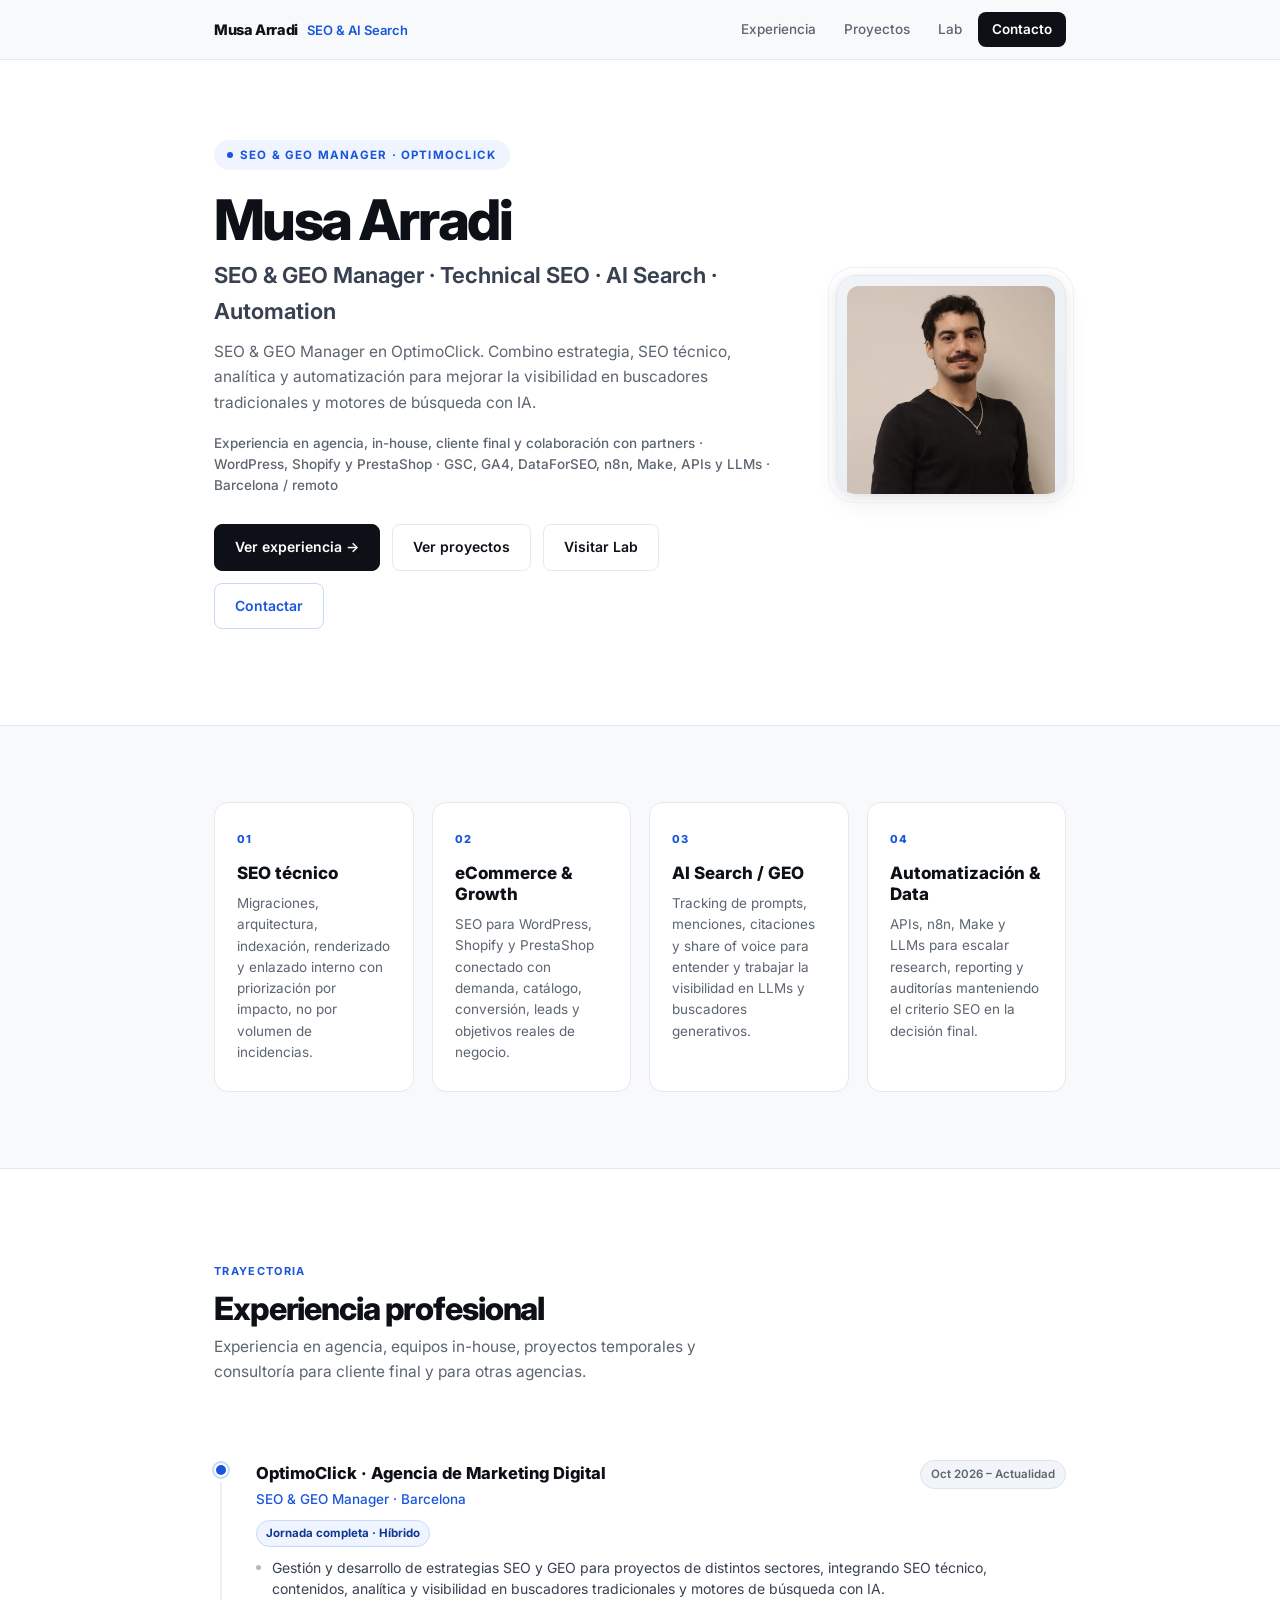
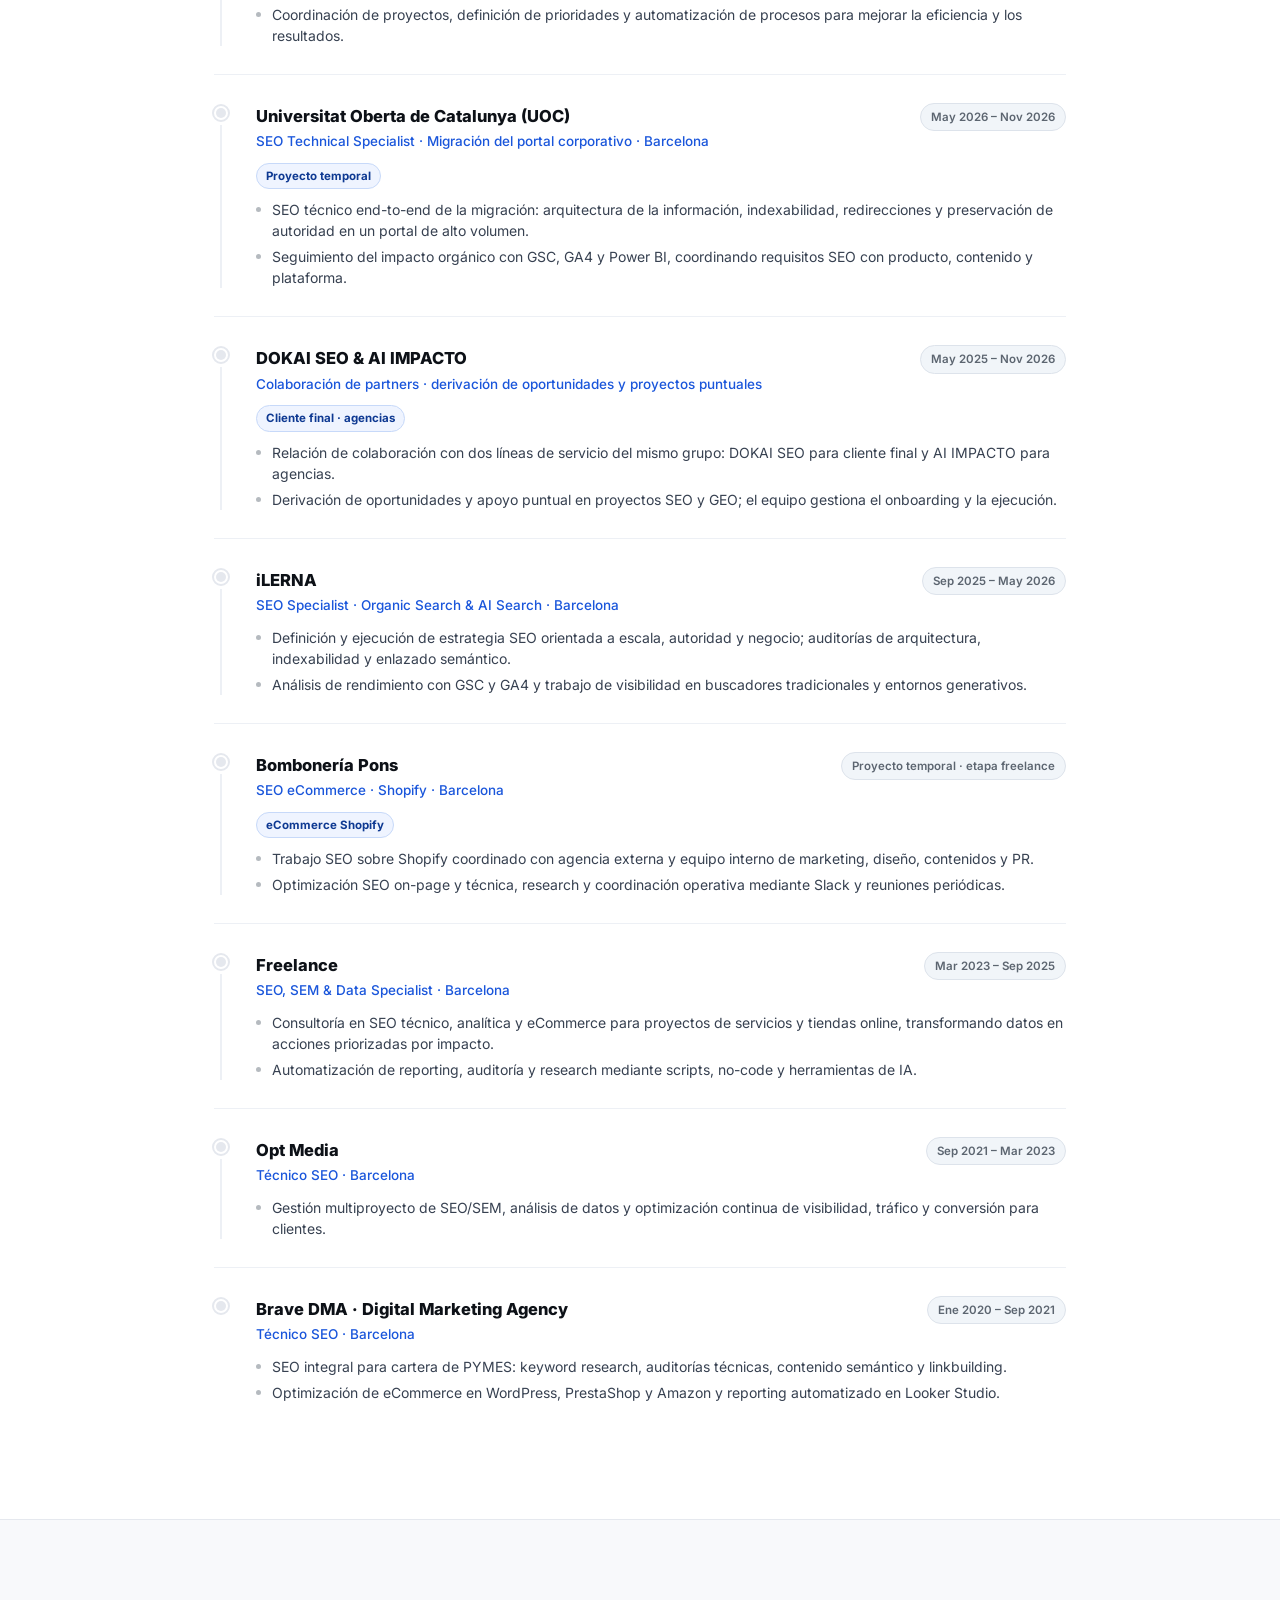
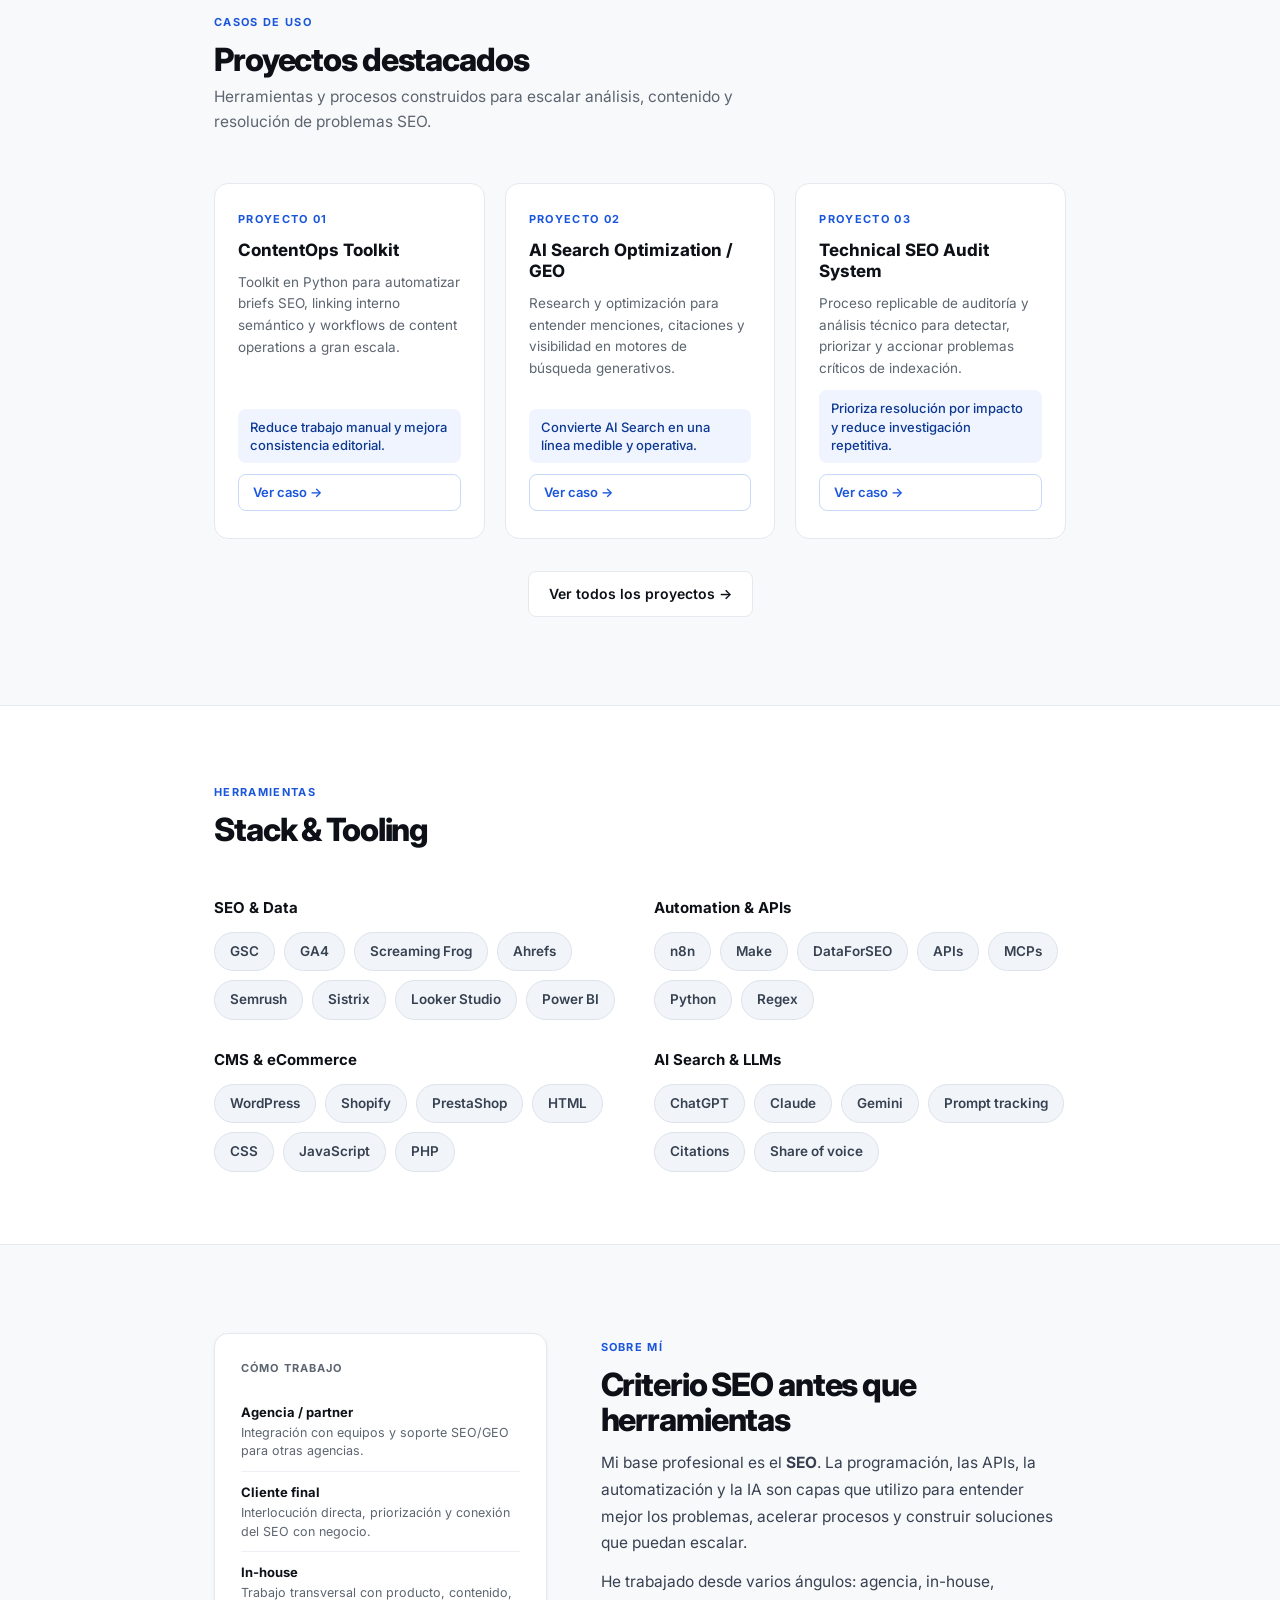
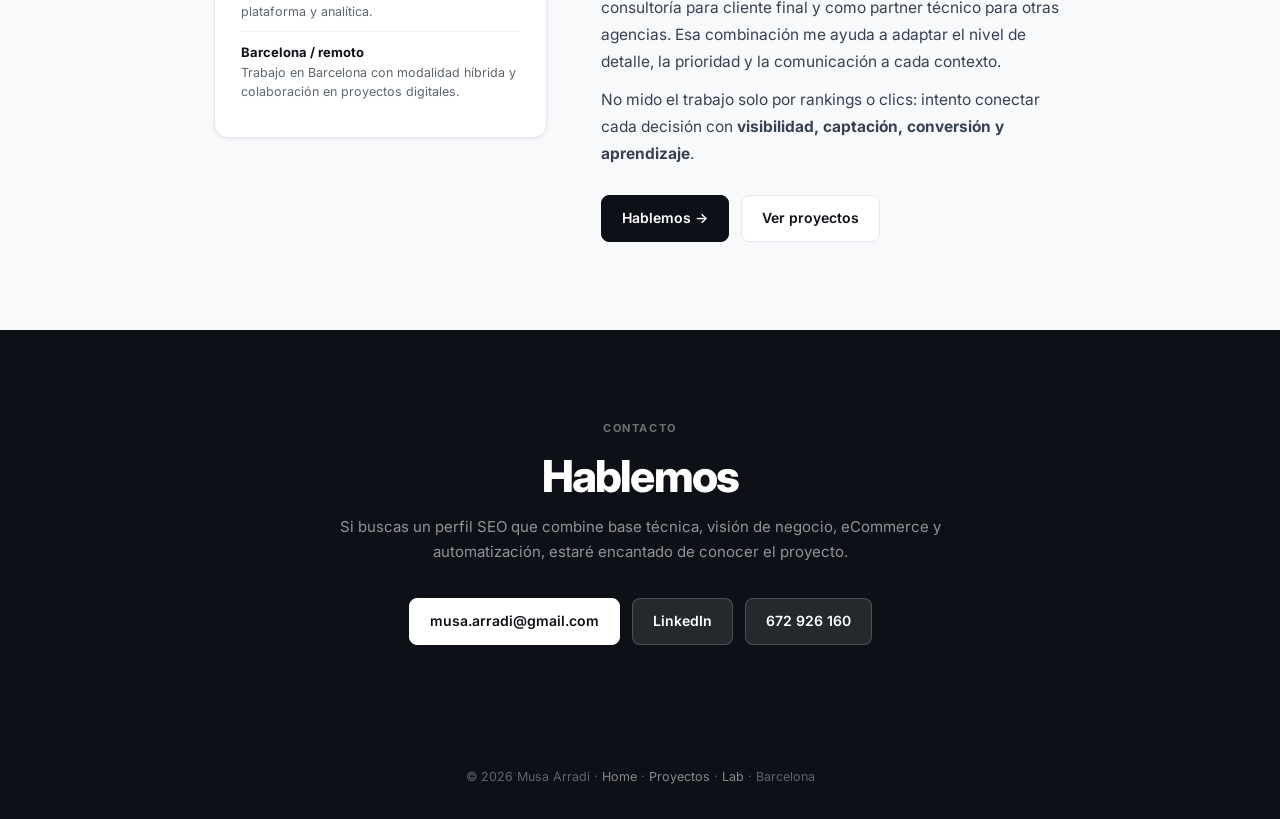
==== commit e19b8673: "Update portfolio with OptimoClick SEO & GEO Manager role and current positioning" ====
--- a/index.html
+++ b/index.html
@@ -3,8 +3,8 @@
 <head>
   <meta charset="UTF-8" />
   <meta name="viewport" content="width=device-width, initial-scale=1.0" />
-  <title>Musa Arradi — SEO Specialist · Technical SEO, eCommerce & AI Search</title>
-  <meta name="description" content="SEO Specialist con más de 5 años de experiencia en SEO técnico, eCommerce, AI Search/GEO y automatización. Agencia, in-house, cliente final y colaboración con otras agencias." />
+  <title>Musa Arradi — SEO & GEO Manager | Technical SEO & AI Search</title>
+  <meta name="description" content="SEO & GEO Manager en OptimoClick. Estrategia SEO, posicionamiento en buscadores e IA, SEO técnico, analítica y automatización." />
   <link rel="canonical" href="https://www.musaarradi.es/" />
   <link rel="preconnect" href="https://fonts.googleapis.com" />
   <link rel="preconnect" href="https://fonts.gstatic.com" crossorigin />
@@ -15,12 +15,12 @@
   <link rel="apple-touch-icon" href="apple-touch-icon.png" />
   <meta name="theme-color" content="#0f172a" />
   <meta property="og:title" content="Musa Arradi — SEO Specialist · Technical SEO, eCommerce & AI Search" />
-  <meta property="og:description" content="SEO técnico, eCommerce, AI Search/GEO y automatización orientados a visibilidad, captación y conversión." />
+  <meta property="og:description" content="Gestión de estrategias SEO y GEO, SEO técnico, analítica y automatización orientadas a visibilidad y negocio." />
   <meta property="og:type" content="website" />
   <meta property="og:url" content="https://www.musaarradi.es/" />
   <meta property="og:image" content="https://www.musaarradi.es/profile.webp" />
   <meta name="twitter:card" content="summary_large_image" />
-  <meta name="twitter:title" content="Musa Arradi — SEO Specialist" />
+  <meta name="twitter:title" content="Musa Arradi — SEO & GEO Manager" />
   <meta name="twitter:description" content="Technical SEO, eCommerce, AI Search/GEO y automatización." />
   <meta name="twitter:image" content="https://www.musaarradi.es/profile.webp" />
 
@@ -72,10 +72,10 @@
     <div class="container">
       <div class="hero-inner">
         <div>
-          <div class="badge hero-badge">Disponible para nuevas oportunidades</div>
+          <div class="badge hero-badge">SEO &amp; GEO Manager · OptimoClick</div>
           <h1 class="hero-name">Musa Arradi</h1>
-          <div class="hero-title">SEO Specialist · Technical SEO · eCommerce · AI Search / GEO</div>
-          <p class="hero-subtitle">Más de 5 años entre agencia, in-house y consultoría. Conecto SEO técnico, eCommerce, datos y automatización para priorizar oportunidades que impactan en visibilidad, captación y conversión.</p>
+          <div class="hero-title">SEO &amp; GEO Manager · Technical SEO · AI Search · Automation</div>
+          <p class="hero-subtitle">SEO &amp; GEO Manager en OptimoClick. Combino estrategia, SEO técnico, analítica y automatización para mejorar la visibilidad en buscadores tradicionales y motores de búsqueda con IA.</p>
           <p class="hero-proof">Experiencia en agencia, in-house, cliente final y colaboración con partners · WordPress, Shopify y PrestaShop · GSC, GA4, DataForSEO, n8n, Make, APIs y LLMs · Barcelona / remoto</p>
           <div class="hero-cta">
             <a href="#experience" class="btn btn-primary">Ver experiencia →</a>
@@ -85,7 +85,7 @@
           </div>
         </div>
         <div class="hero-photo">
-          <div class="hero-photo-card"><img id="profile-img" src="profile.webp" alt="Musa Arradi, SEO Specialist" /></div>
+          <div class="hero-photo-card"><img id="profile-img" src="profile.webp" alt="Musa Arradi, SEO &amp; GEO Manager" /></div>
           <div class="hero-photo-ring"></div>
         </div>
       </div>
@@ -117,11 +117,15 @@
       <div class="exp-list">
         <article class="exp-item fi">
           <div class="exp-timeline"><div class="exp-dot"></div><div class="exp-line"></div></div>
-          <div><div class="exp-header"><div><div class="exp-company">Universitat Oberta de Catalunya (UOC)</div><div class="exp-role">SEO Technical Specialist · Migración del portal corporativo · Barcelona</div></div><div class="exp-dates">May 2026 – Sep 2026 (previsto)</div></div><span class="exp-context">Proyecto temporal</span><ul class="exp-bullets"><li>SEO técnico end-to-end de la migración: arquitectura de la información, indexabilidad, redirecciones y preservación de autoridad en un portal de alto volumen.</li><li>Seguimiento del impacto orgánico con GSC, GA4 y Power BI, coordinando requisitos SEO con producto, contenido y plataforma.</li></ul></div>
-        </article>
-        <article class="exp-item fi">
-          <div class="exp-timeline"><div class="exp-dot"></div><div class="exp-line"></div></div>
-          <div><div class="exp-header"><div><div class="exp-company">DOKAI SEO &amp; AI IMPACTO</div><div class="exp-role">Colaboración de partners · derivación de oportunidades y proyectos puntuales</div></div><div class="exp-dates">May 2025 – Actualidad</div></div><span class="exp-context">Cliente final · agencias</span><ul class="exp-bullets"><li>Relación de colaboración con dos líneas de servicio del mismo grupo: DOKAI SEO para cliente final y AI IMPACTO para agencias.</li><li>Derivación de oportunidades y apoyo puntual en proyectos SEO y GEO; el equipo gestiona el onboarding y la ejecución.</li></ul></div>
+          <div><div class="exp-header"><div><div class="exp-company">OptimoClick · Agencia de Marketing Digital</div><div class="exp-role">SEO &amp; GEO Manager · Barcelona</div></div><div class="exp-dates">Oct 2026 – Actualidad</div></div><span class="exp-context">Jornada completa · Híbrido</span><ul class="exp-bullets"><li>Gestión y desarrollo de estrategias SEO y GEO para proyectos de distintos sectores, integrando SEO técnico, contenidos, analítica y visibilidad en buscadores tradicionales y motores de búsqueda con IA.</li><li>Coordinación de proyectos, definición de prioridades y automatización de procesos para mejorar la eficiencia y los resultados.</li></ul></div>
+        </article>
+        <article class="exp-item fi">
+          <div class="exp-timeline"><div class="exp-dot"></div><div class="exp-line"></div></div>
+          <div><div class="exp-header"><div><div class="exp-company">Universitat Oberta de Catalunya (UOC)</div><div class="exp-role">SEO Technical Specialist · Migración del portal corporativo · Barcelona</div></div><div class="exp-dates">May 2026 – Nov 2026</div></div><span class="exp-context">Proyecto temporal</span><ul class="exp-bullets"><li>SEO técnico end-to-end de la migración: arquitectura de la información, indexabilidad, redirecciones y preservación de autoridad en un portal de alto volumen.</li><li>Seguimiento del impacto orgánico con GSC, GA4 y Power BI, coordinando requisitos SEO con producto, contenido y plataforma.</li></ul></div>
+        </article>
+        <article class="exp-item fi">
+          <div class="exp-timeline"><div class="exp-dot"></div><div class="exp-line"></div></div>
+          <div><div class="exp-header"><div><div class="exp-company">DOKAI SEO &amp; AI IMPACTO</div><div class="exp-role">Colaboración de partners · derivación de oportunidades y proyectos puntuales</div></div><div class="exp-dates">May 2025 – Nov 2026</div></div><span class="exp-context">Cliente final · agencias</span><ul class="exp-bullets"><li>Relación de colaboración con dos líneas de servicio del mismo grupo: DOKAI SEO para cliente final y AI IMPACTO para agencias.</li><li>Derivación de oportunidades y apoyo puntual en proyectos SEO y GEO; el equipo gestiona el onboarding y la ejecución.</li></ul></div>
         </article>
         <article class="exp-item fi">
           <div class="exp-timeline"><div class="exp-dot"></div><div class="exp-line"></div></div>
@@ -180,7 +184,7 @@
   <section id="about">
     <div class="container">
       <div class="about-inner">
-        <aside class="about-card fi"><div class="about-card-label">Cómo trabajo</div><div class="about-metric"><div class="metric-label">Agencia / partner</div><div class="metric-value">Integración con equipos y soporte SEO/GEO para otras agencias.</div></div><div class="about-metric"><div class="metric-label">Cliente final</div><div class="metric-value">Interlocución directa, priorización y conexión del SEO con negocio.</div></div><div class="about-metric"><div class="metric-label">In-house</div><div class="metric-value">Trabajo transversal con producto, contenido, plataforma y analítica.</div></div><div class="about-metric"><div class="metric-label">Barcelona / remoto</div><div class="metric-value">Disponible para nuevas oportunidades.</div></div></aside>
+        <aside class="about-card fi"><div class="about-card-label">Cómo trabajo</div><div class="about-metric"><div class="metric-label">Agencia / partner</div><div class="metric-value">Integración con equipos y soporte SEO/GEO para otras agencias.</div></div><div class="about-metric"><div class="metric-label">Cliente final</div><div class="metric-value">Interlocución directa, priorización y conexión del SEO con negocio.</div></div><div class="about-metric"><div class="metric-label">In-house</div><div class="metric-value">Trabajo transversal con producto, contenido, plataforma y analítica.</div></div><div class="about-metric"><div class="metric-label">Barcelona / remoto</div><div class="metric-value">Trabajo en Barcelona con modalidad híbrida y colaboración en proyectos digitales.</div></div></aside>
         <div class="fi"><span class="section-label">Sobre mí</span><h2 class="section-title">Criterio SEO antes que herramientas</h2><p class="about-text">Mi base profesional es el <strong>SEO</strong>. La programación, las APIs, la automatización y la IA son capas que utilizo para entender mejor los problemas, acelerar procesos y construir soluciones que puedan escalar.</p><p class="about-text">He trabajado desde varios ángulos: agencia, in-house, consultoría para cliente final y como partner técnico para otras agencias. Esa combinación me ayuda a adaptar el nivel de detalle, la prioridad y la comunicación a cada contexto.</p><p class="about-text">No mido el trabajo solo por rankings o clics: intento conectar cada decisión con <strong>visibilidad, captación, conversión y aprendizaje</strong>.</p><div style="margin-top:28px;display:flex;gap:12px;flex-wrap:wrap"><a href="#contact" class="btn btn-primary">Hablemos →</a><a href="projects.html" class="btn btn-secondary">Ver proyectos</a></div></div>
       </div>
     </div>
